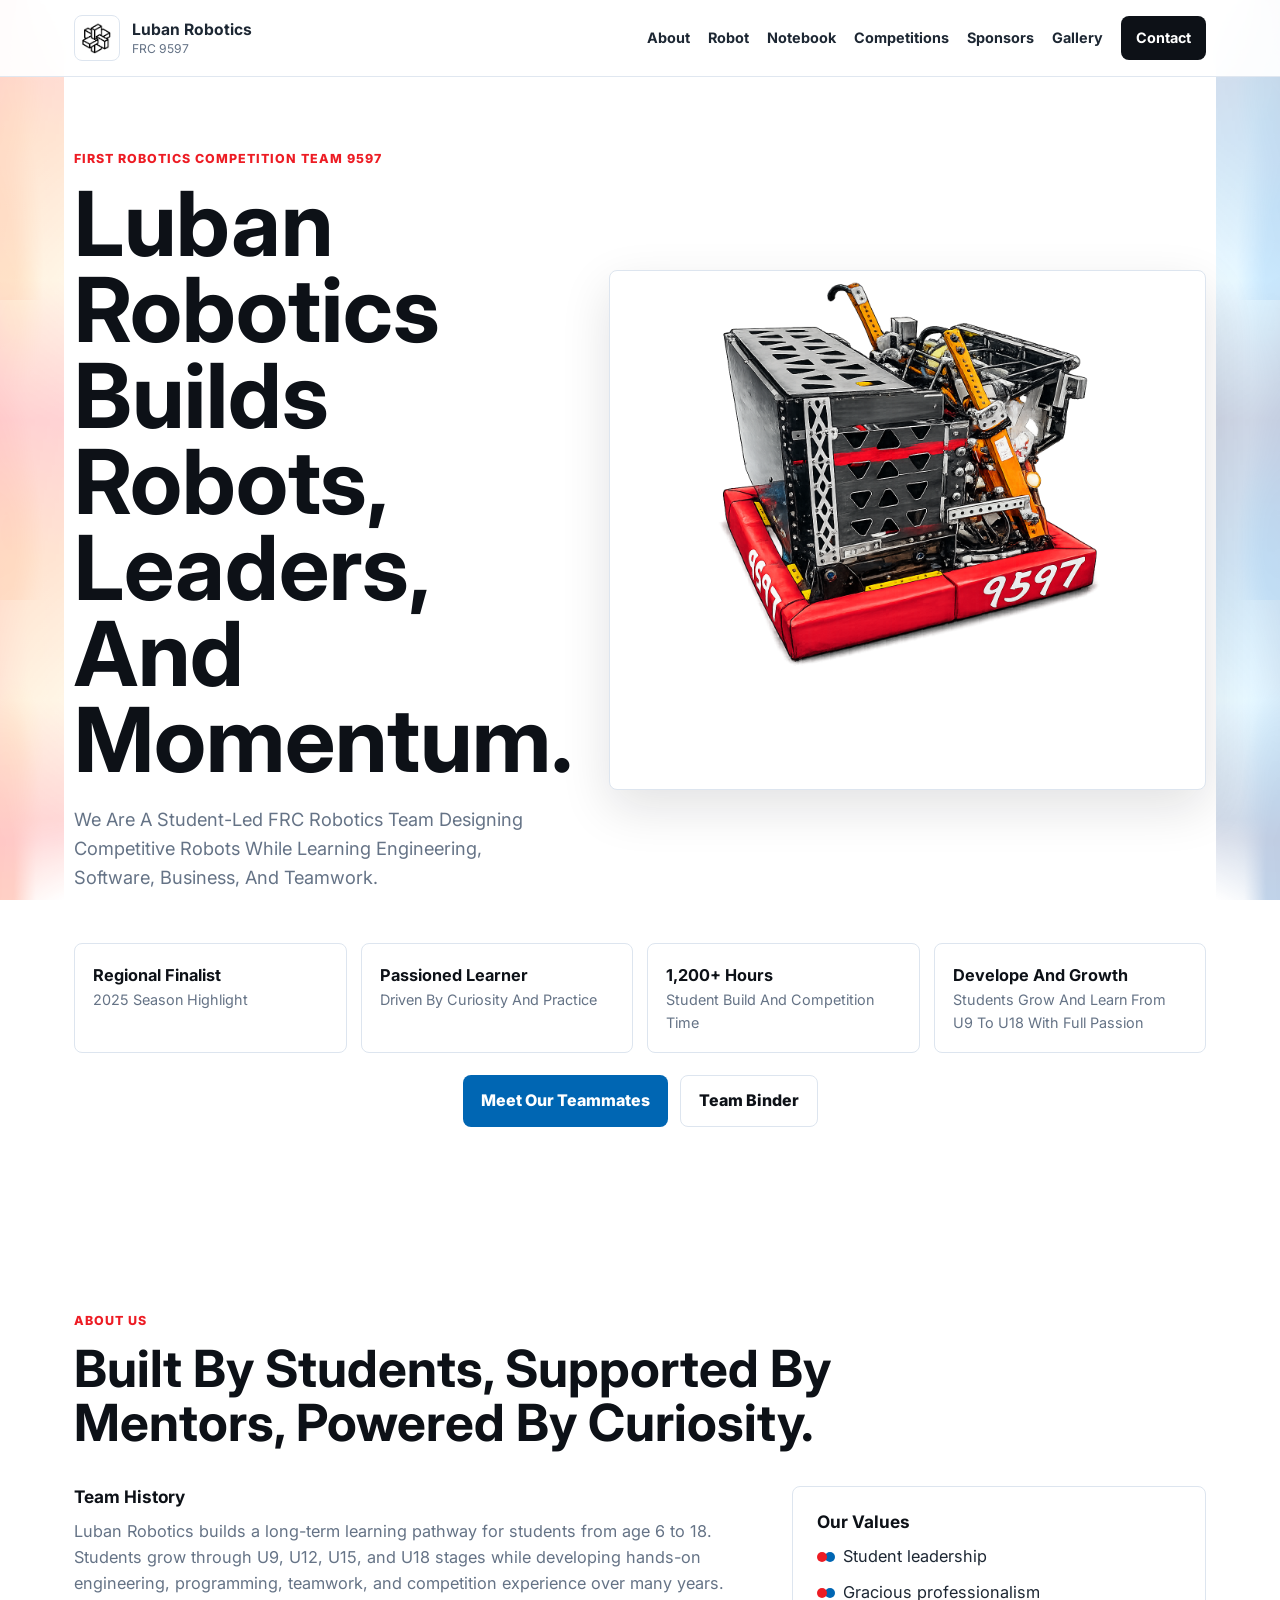
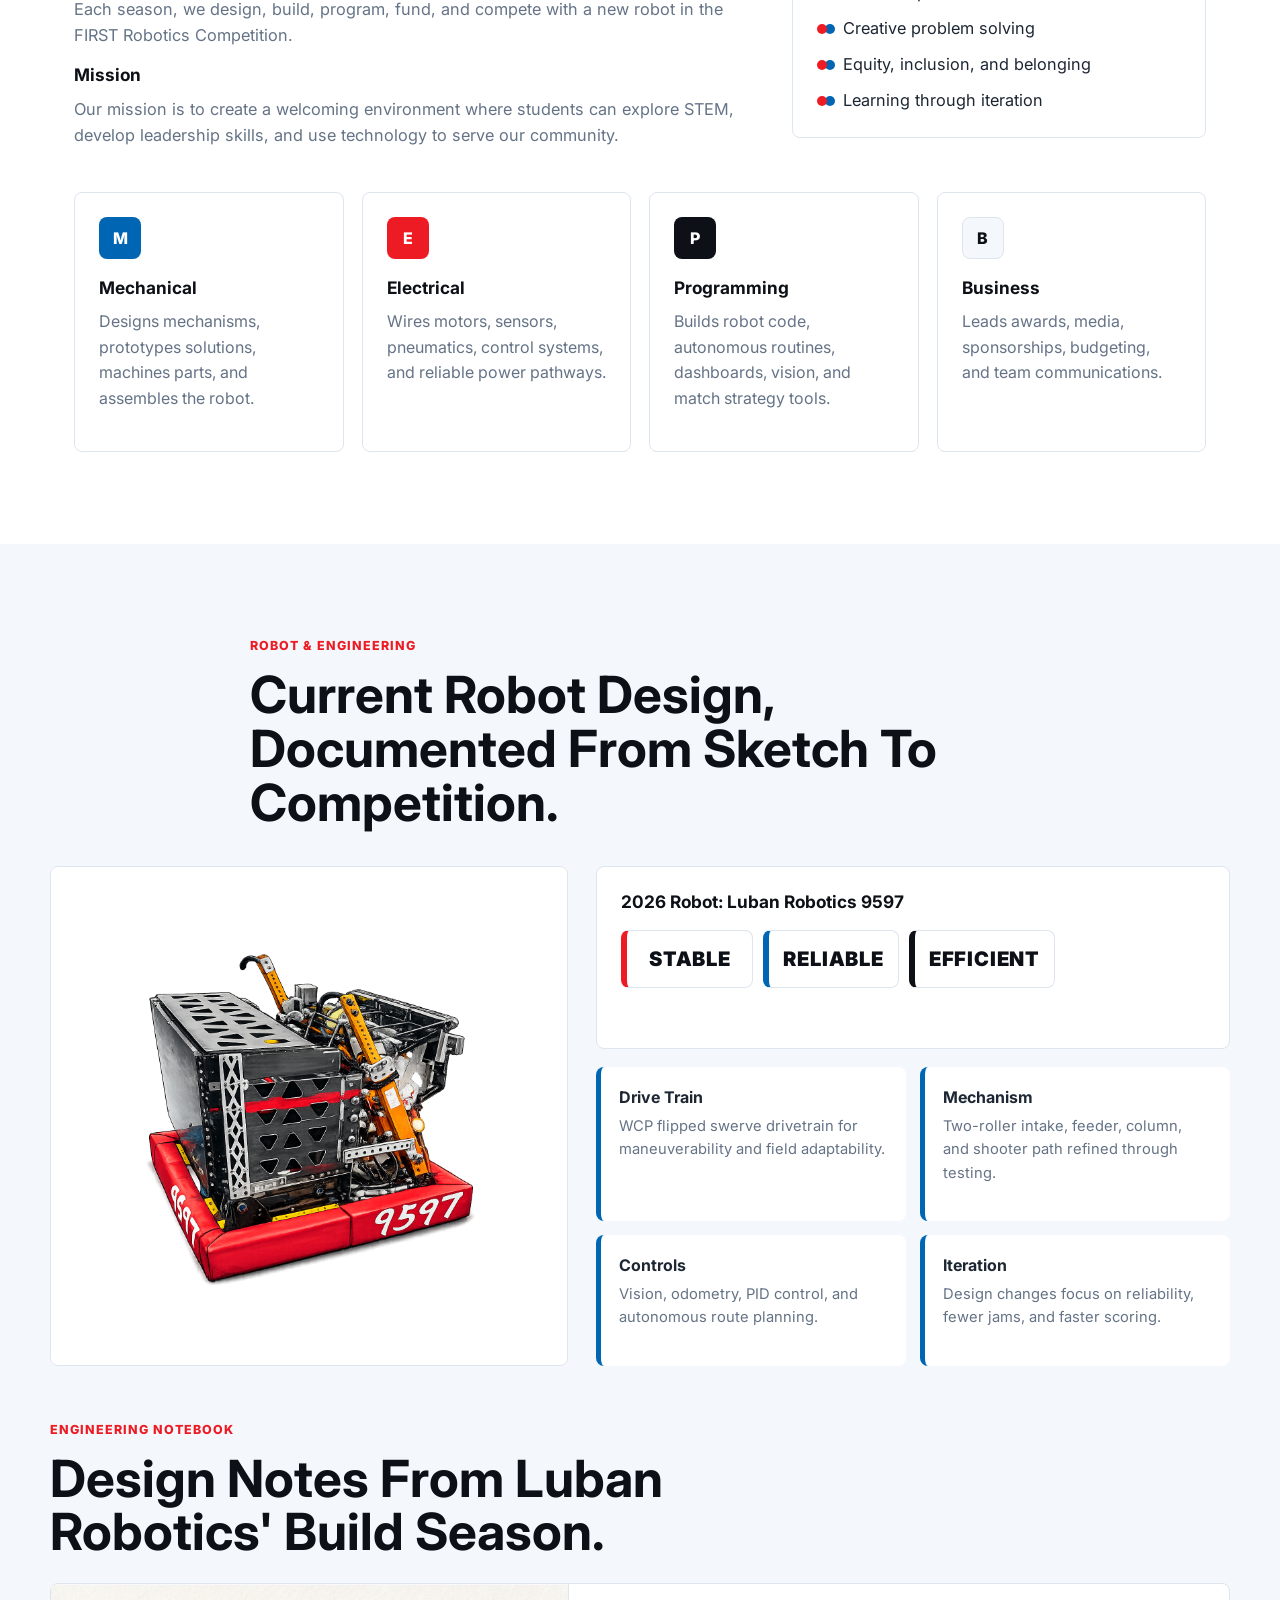
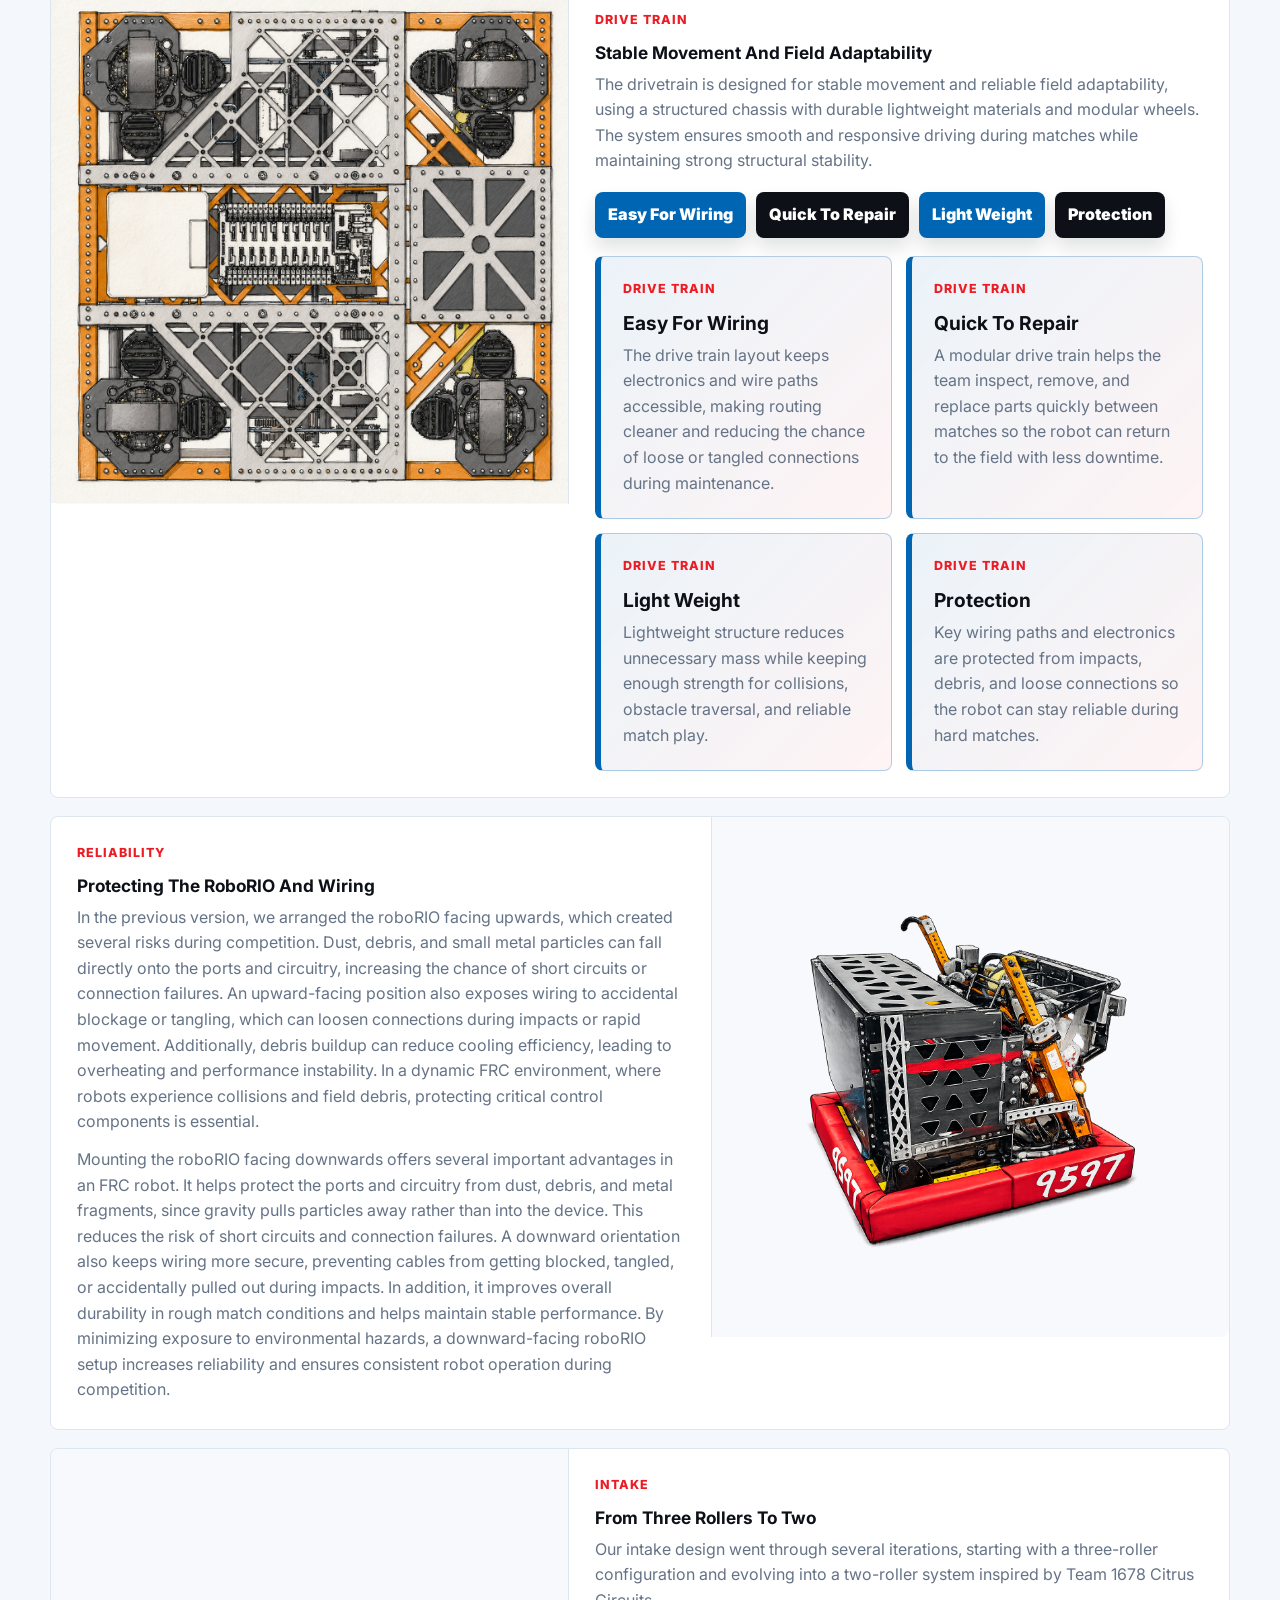
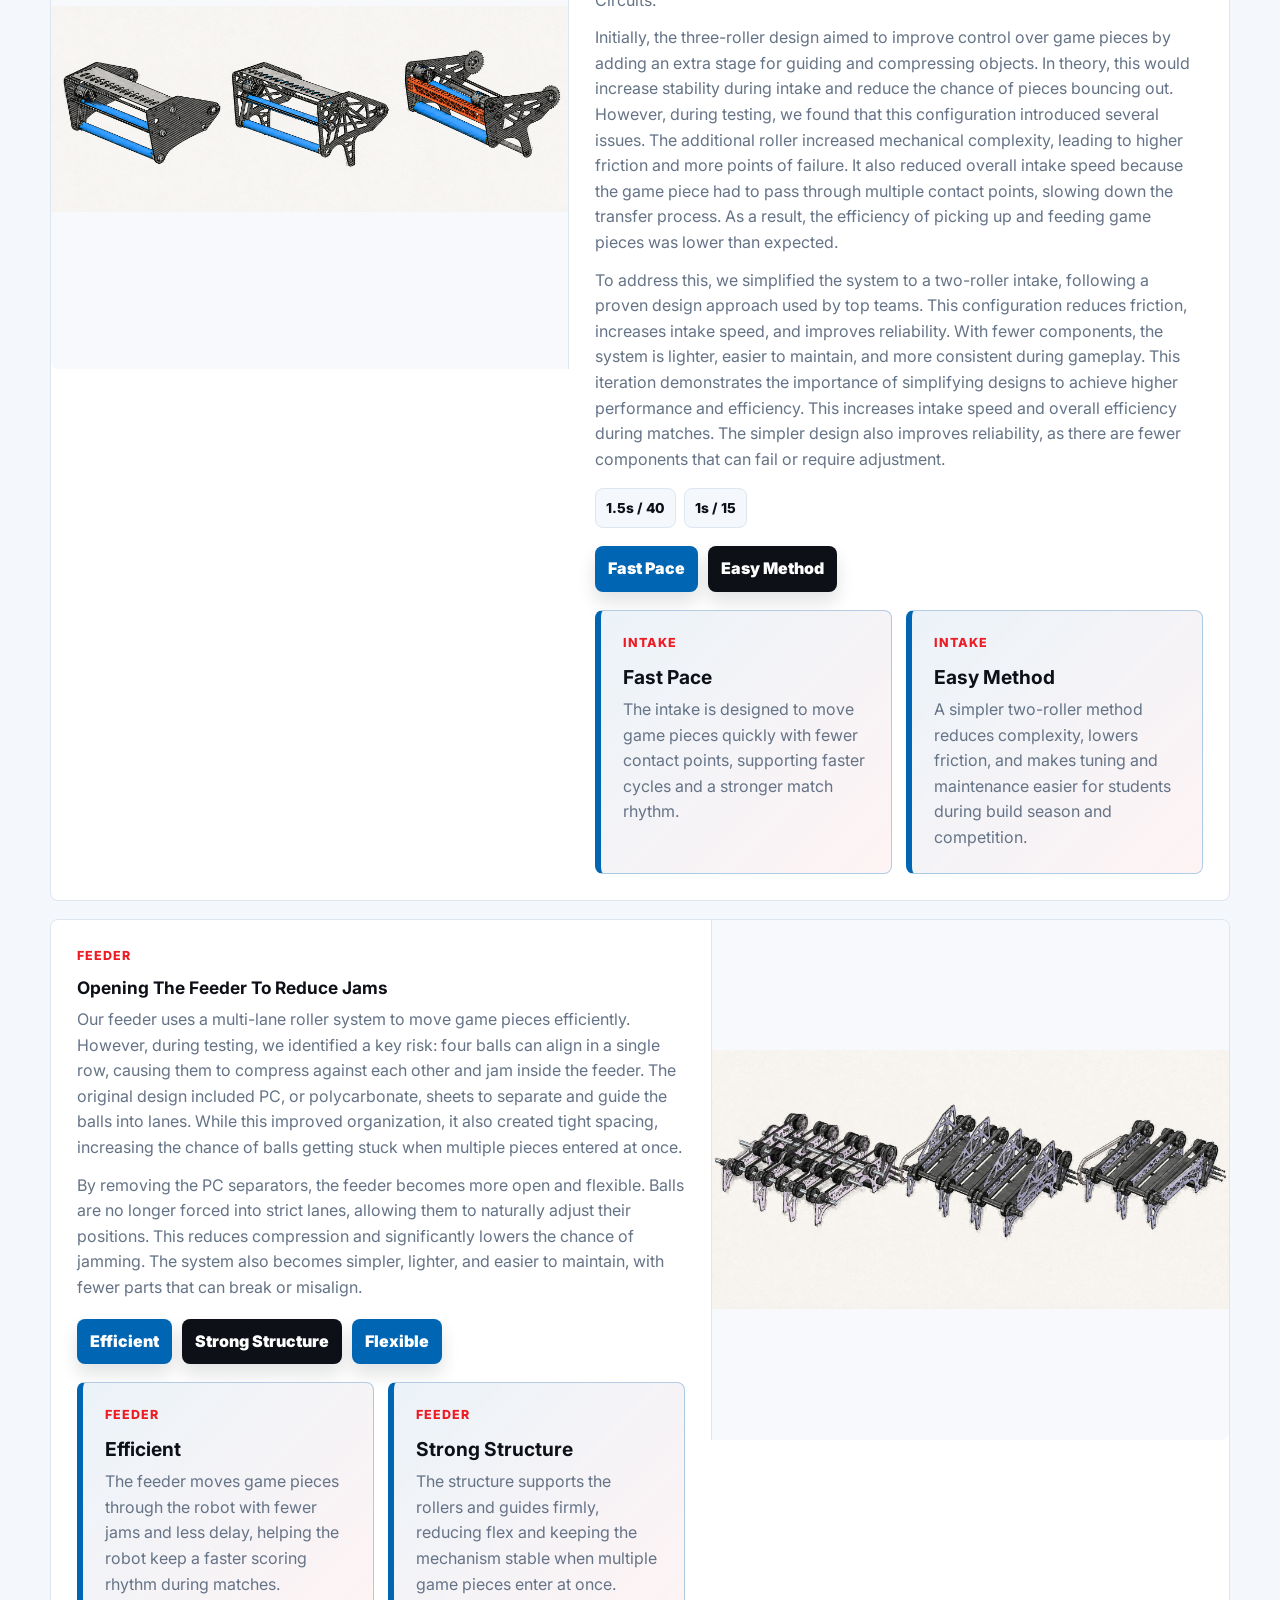
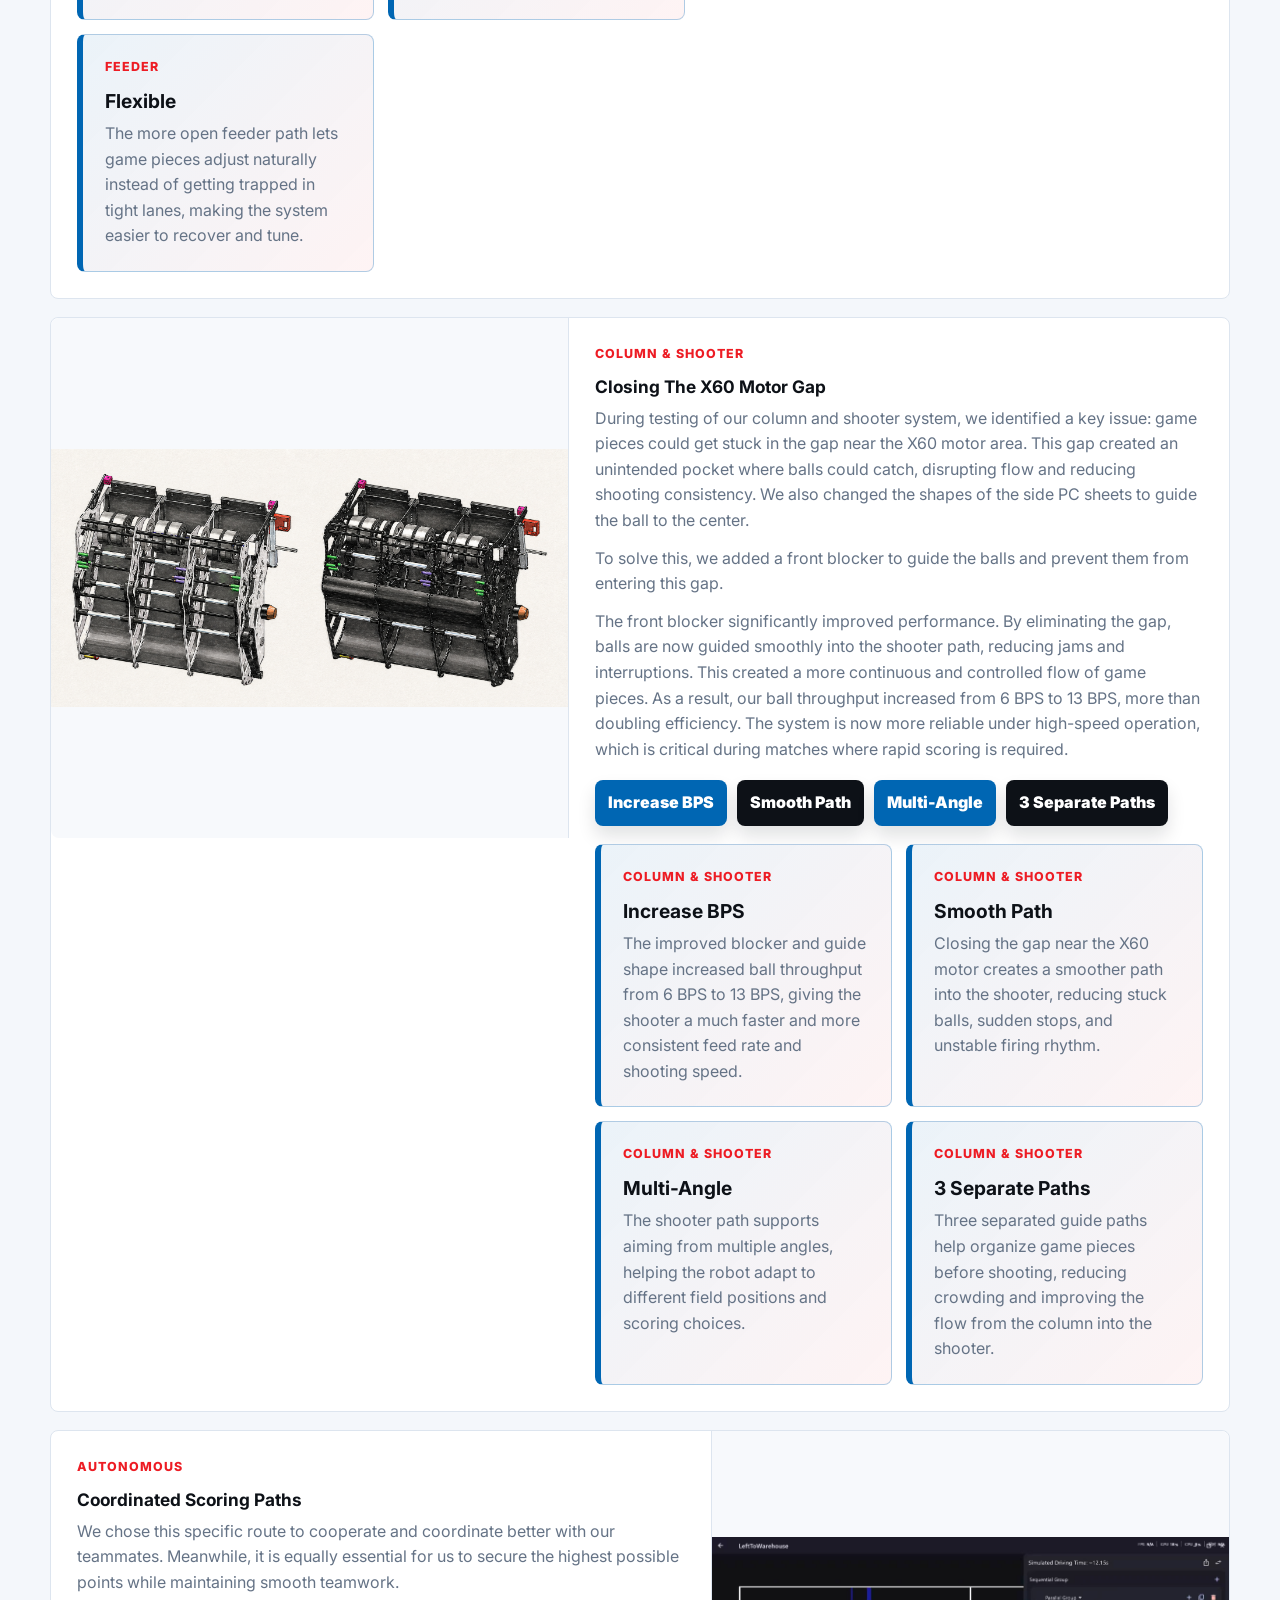
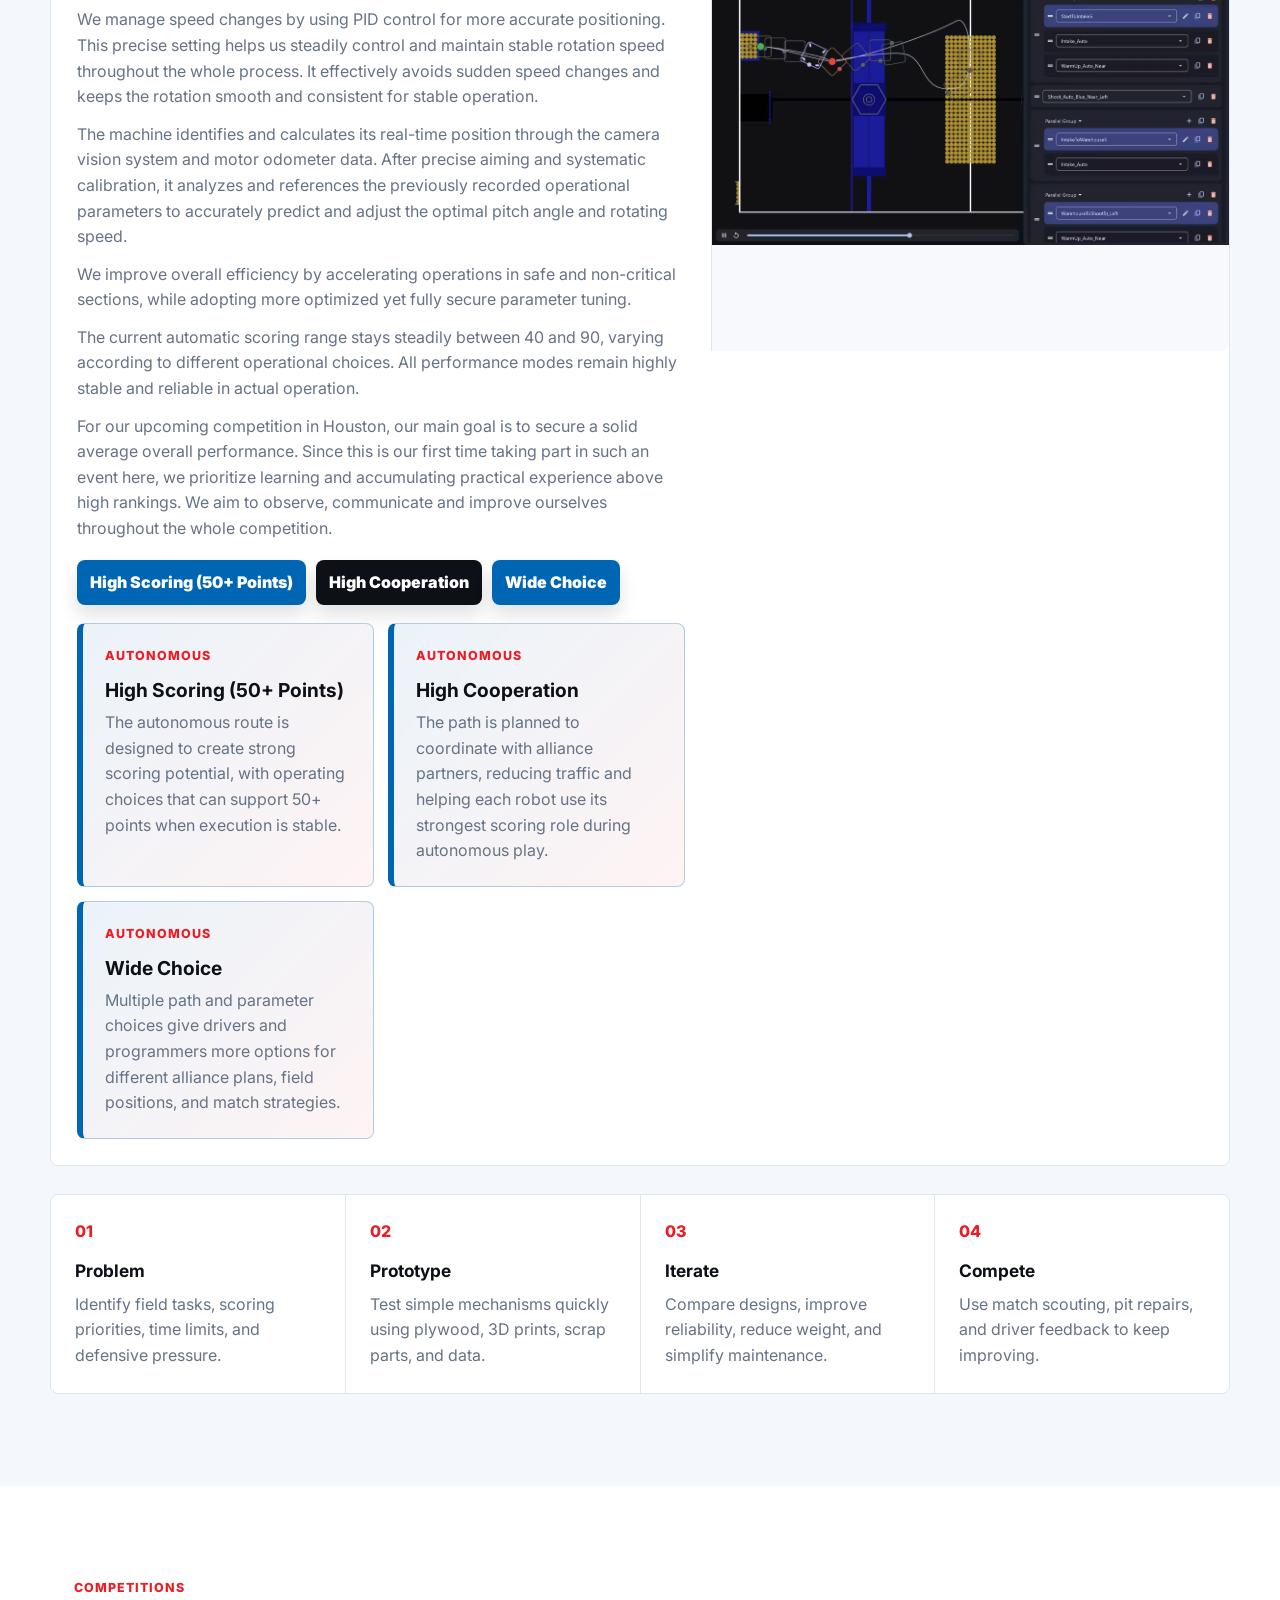
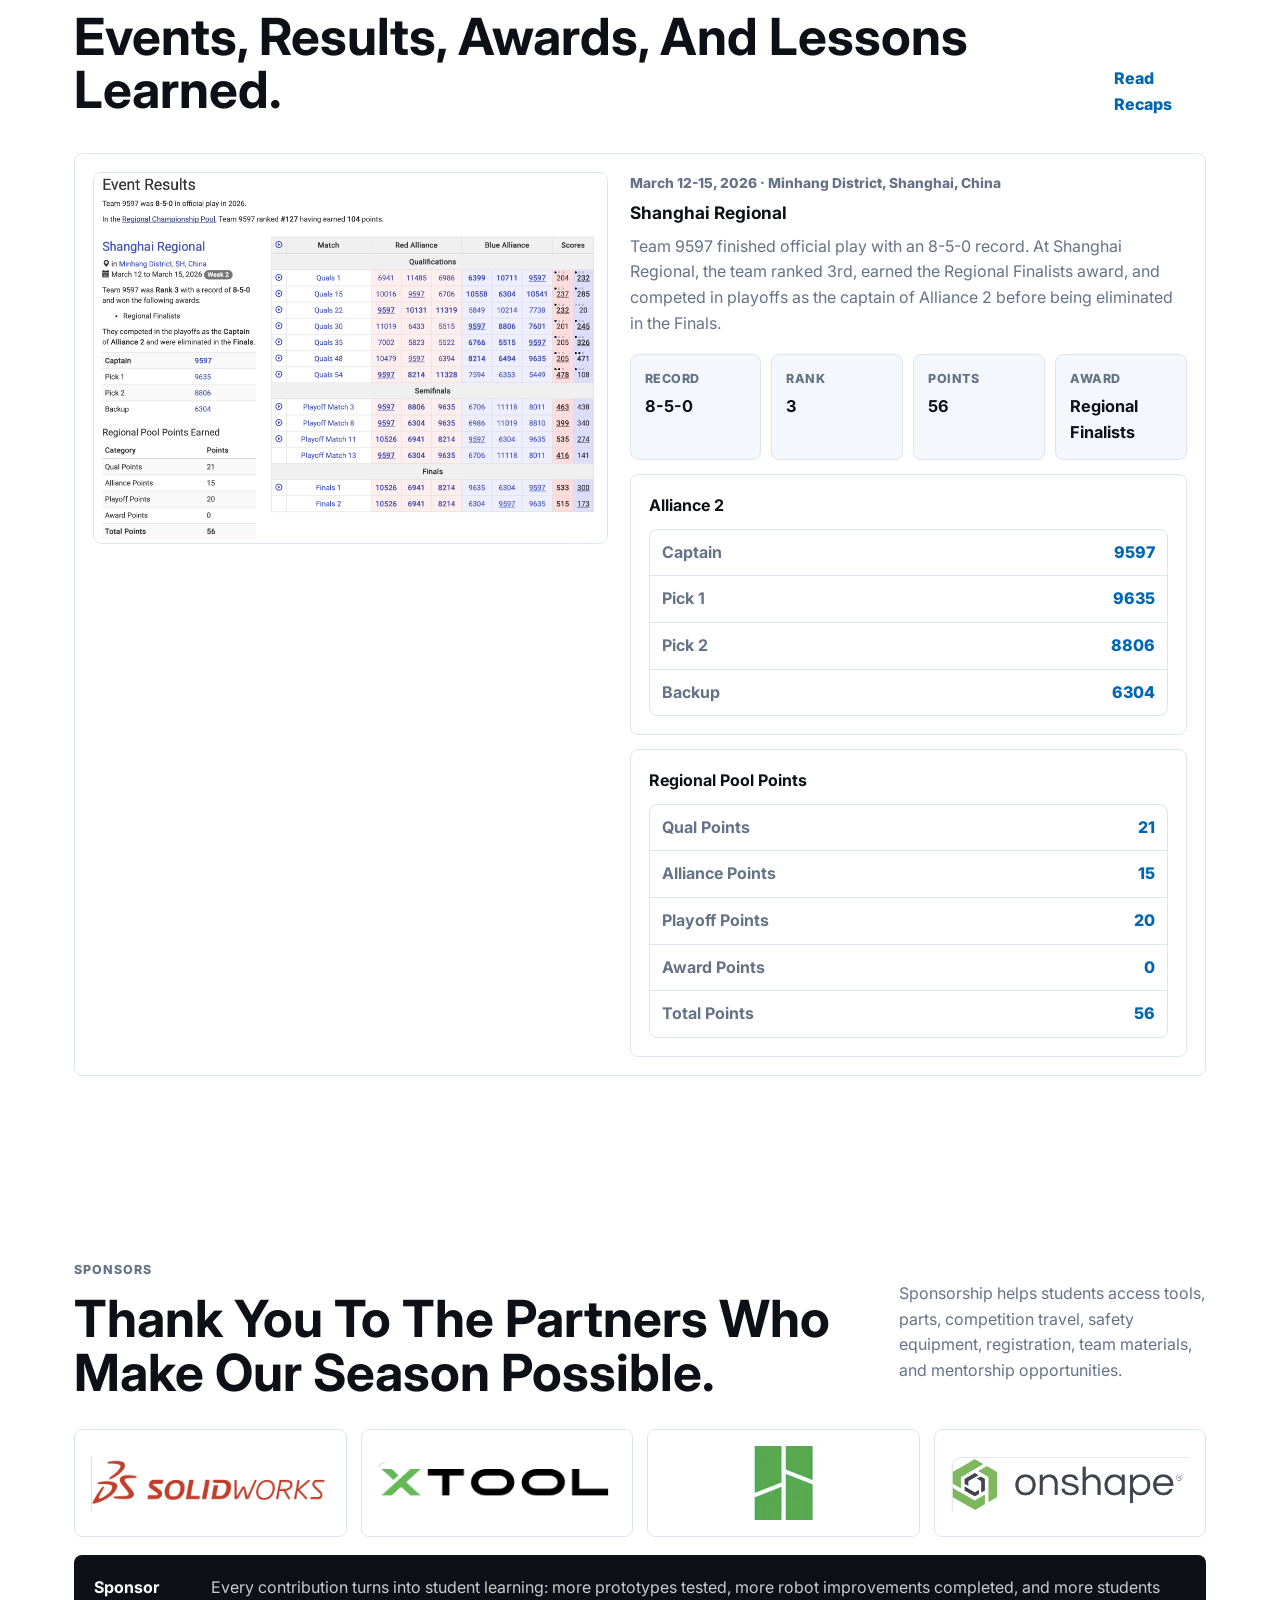
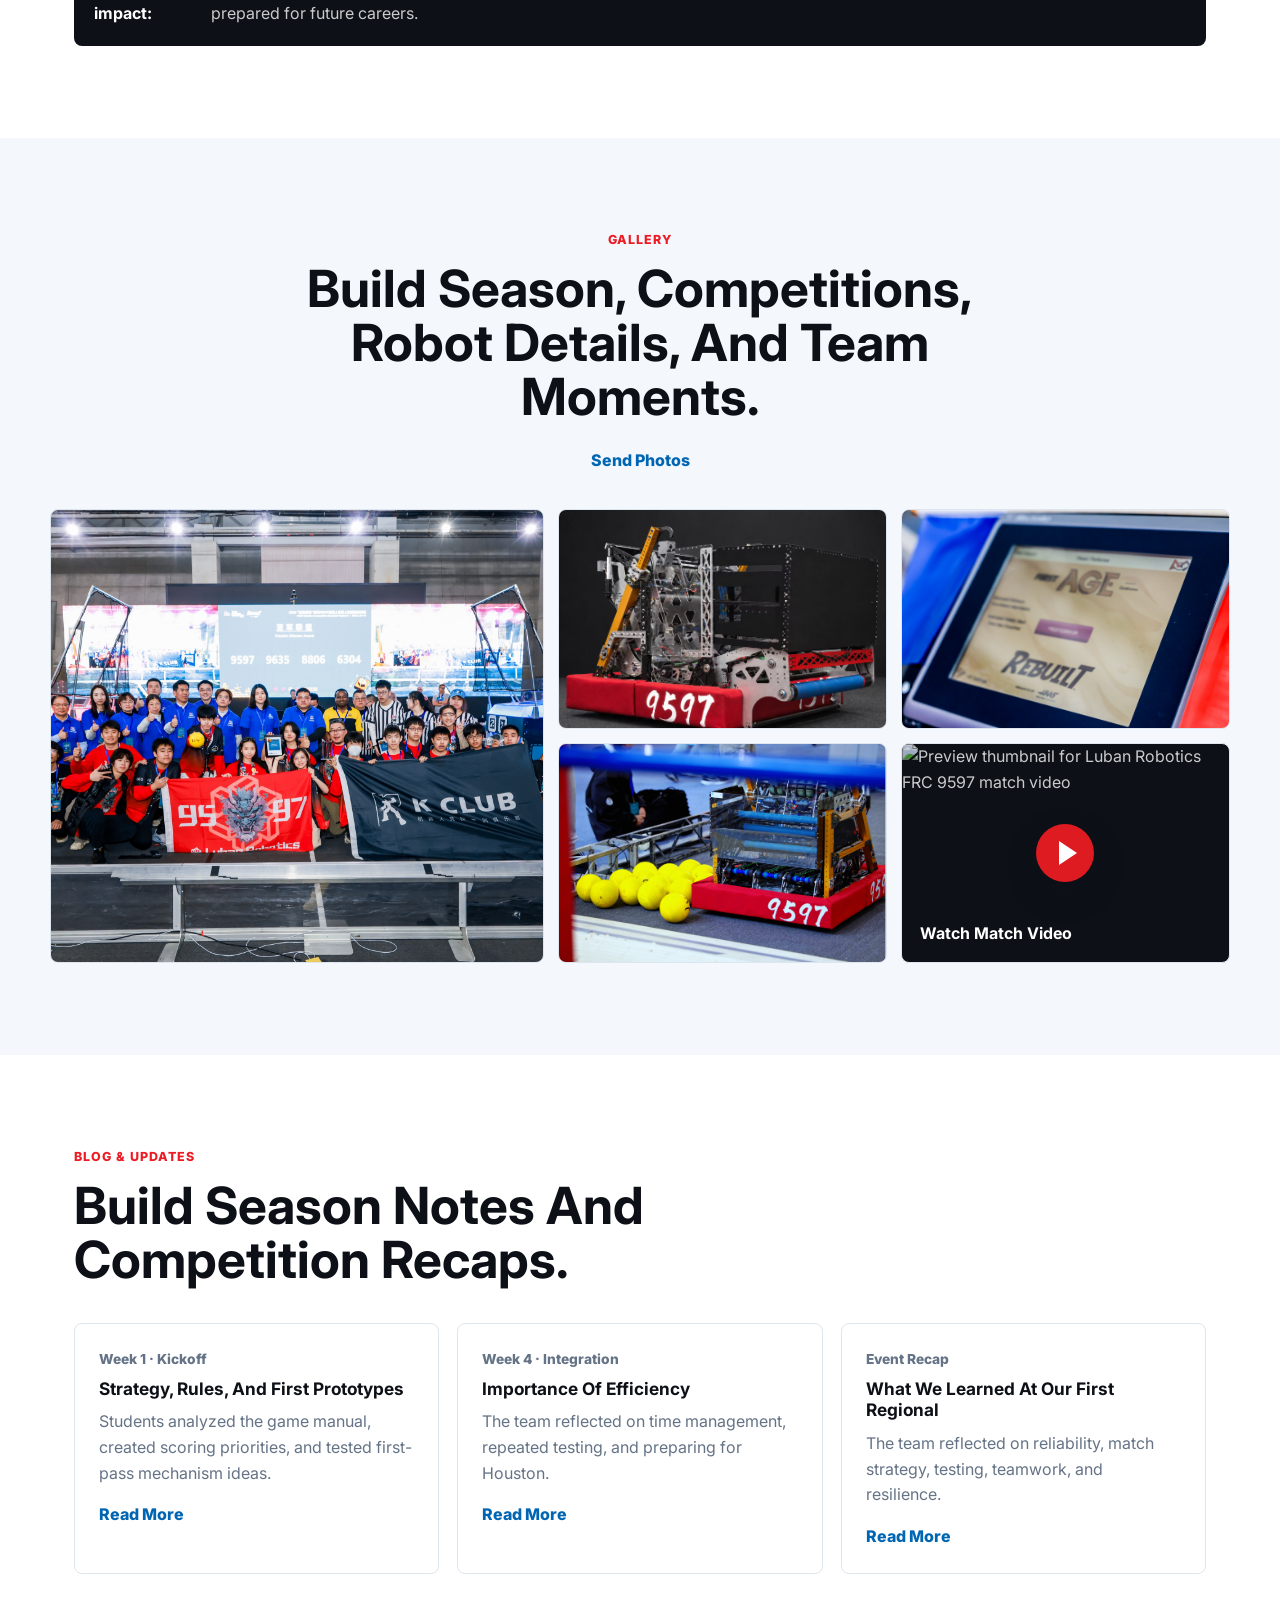
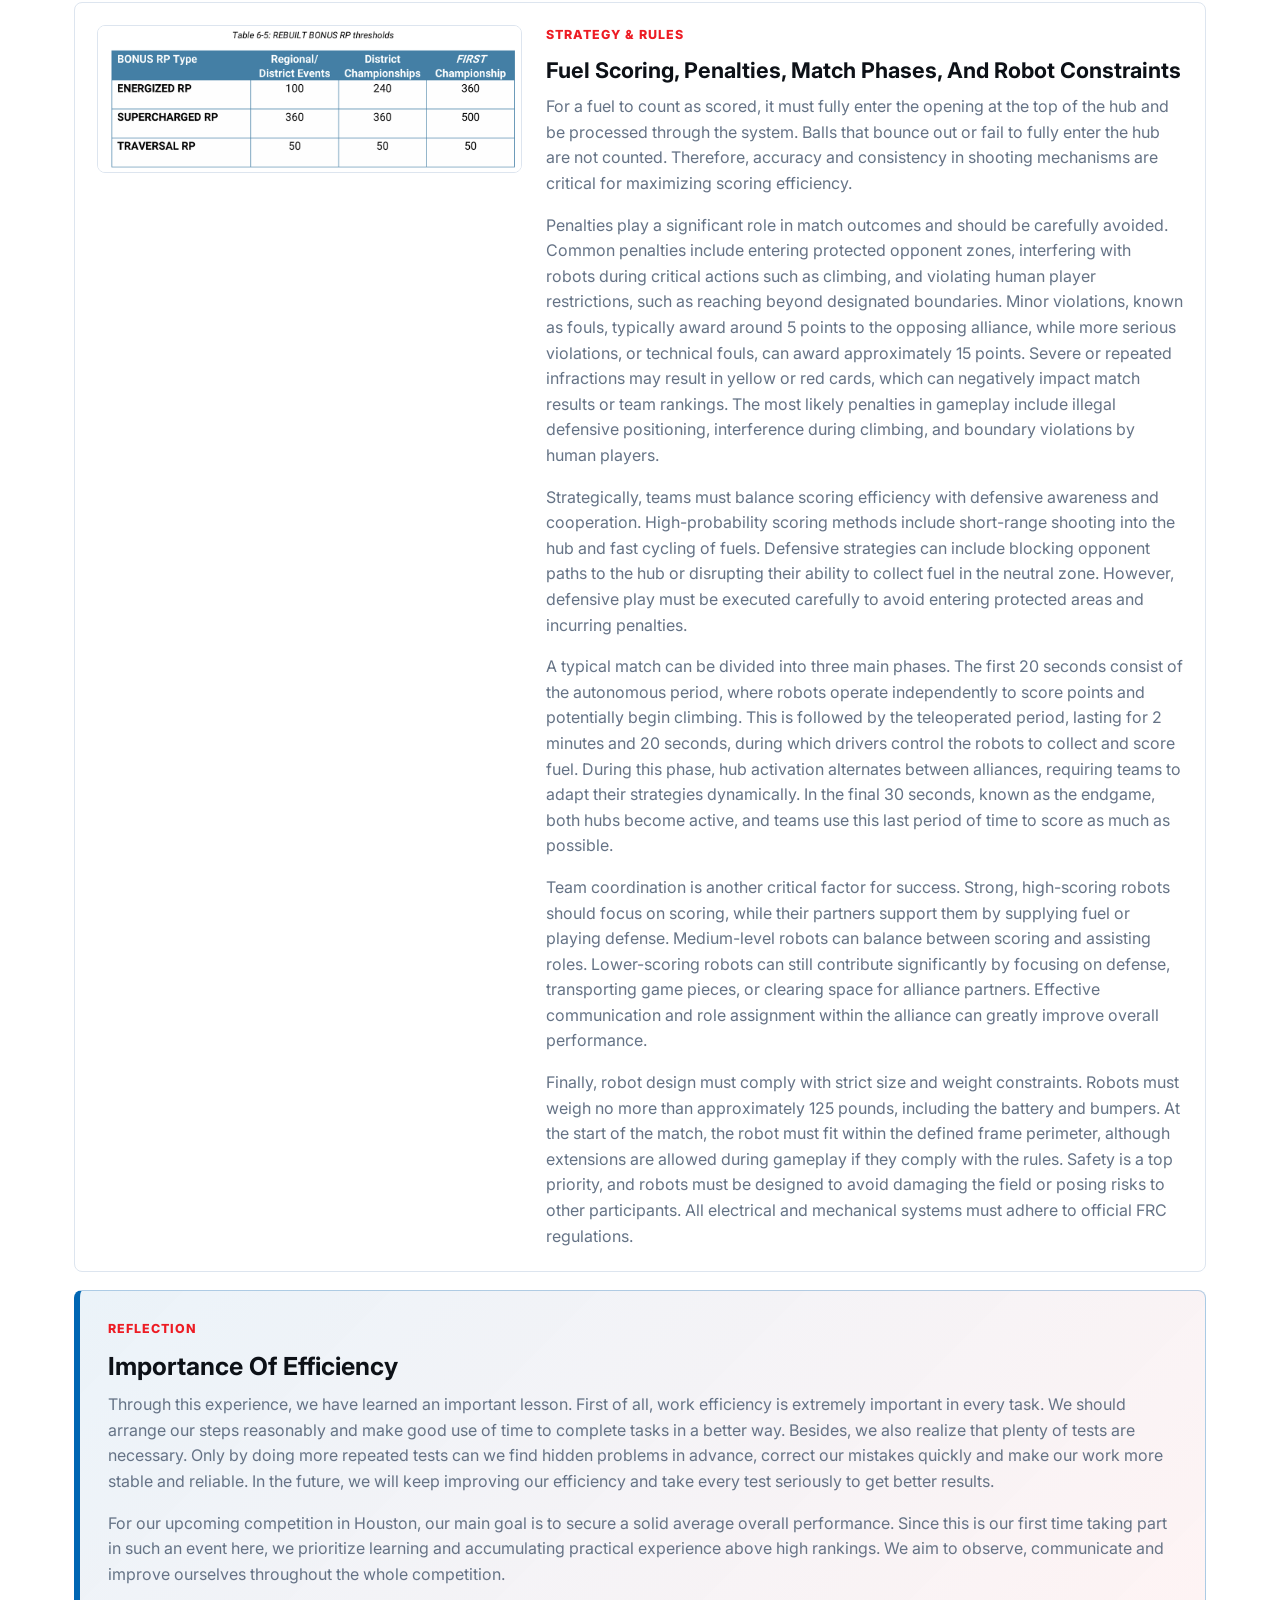
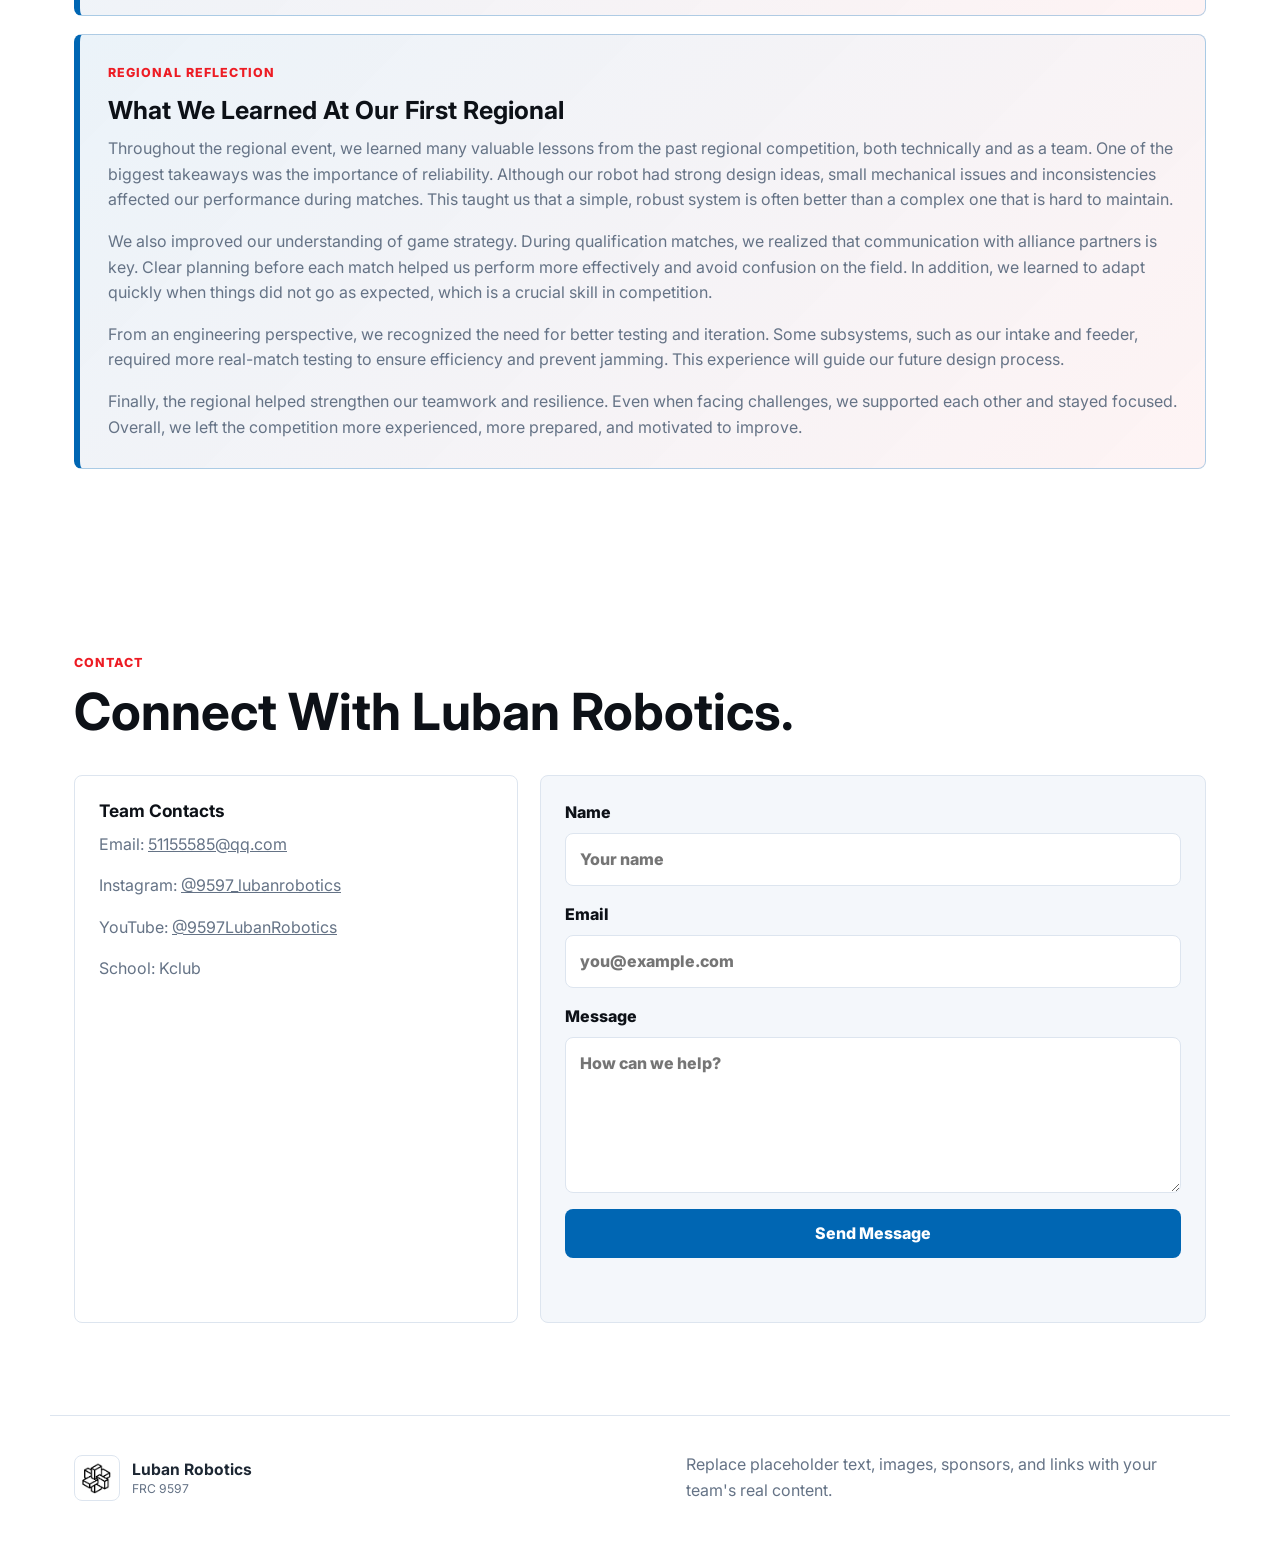
==== index.html @ 668d8262 "Build Luban Robotics website" ====
<!DOCTYPE html>
<html lang="en">
  <head>
    <meta charset="UTF-8" />
    <meta name="viewport" content="width=device-width, initial-scale=1.0" />
    <title>Luban Robotics | FRC Team 9597</title>
    <meta
      name="description"
      content="A modern website template for an FRC robotics team with sections for engineering, competitions, sponsors, gallery, updates, and contact."
    />
    <link rel="preconnect" href="https://fonts.googleapis.com" />
    <link rel="preconnect" href="https://fonts.gstatic.com" crossorigin />
    <link
      href="https://fonts.googleapis.com/css2?family=Inter:wght@400;500;600;700;800&amp;display=swap"
      rel="stylesheet"
    />
    <link rel="stylesheet" href="styles.css" />
  </head>
  <body>
    <header class="site-header" id="top">
      <nav class="nav" aria-label="Primary navigation">
        <a class="brand" href="#home" aria-label="Luban Robotics home">
          <span class="brand-mark" aria-hidden="true">
            <img src="images/team/luban-logo.jpg" alt="" />
          </span>
          <span>
            <strong>Luban Robotics</strong>
            <small>FRC 9597</small>
          </span>
        </a>
        <button class="nav-toggle" type="button" aria-expanded="false" aria-controls="nav-links">
          <span></span>
          <span></span>
          <span></span>
          <span class="sr-only">Open menu</span>
        </button>
        <div class="nav-links" id="nav-links">
          <a href="#about">About</a>
          <a href="#engineering">Robot</a>
          <a href="#notebook">Notebook</a>
          <a href="#competitions">Competitions</a>
          <a href="#sponsors">Sponsors</a>
          <a href="#gallery">Gallery</a>
          <a class="nav-cta" href="#contact">Contact</a>
        </div>
      </nav>
    </header>

    <main>
      <section class="hero section" id="home">
        <div class="hero-grid">
          <div class="hero-copy">
            <p class="eyebrow">FIRST Robotics Competition Team 9597</p>
            <h1>Luban Robotics Builds Robots, Leaders, And Momentum.</h1>
            <p class="hero-intro">
              We Are A Student-Led FRC Robotics Team Designing Competitive Robots While Learning
              Engineering, Software, Business, And Teamwork.
            </p>
          </div>
          <figure class="hero-media robot-photo-frame image-hero">
            <img
              src="images/robot/luban-robot.jpg"
              alt="Luban Robotics FRC 9597 robot with red bumpers"
            />
          </figure>
        </div>
        <div class="achievement-strip" aria-label="Key achievements">
          <article>
            <strong>Regional Finalist</strong>
            <span>2025 Season Highlight</span>
          </article>
          <article>
            <strong>Passioned Learner</strong>
            <span>Driven By Curiosity And Practice</span>
          </article>
          <article>
            <strong>1,200+ Hours</strong>
            <span>Student Build And Competition Time</span>
          </article>
          <article>
            <strong>Develope And Growth</strong>
            <span>Students Grow And Learn From U9 To U18 With Full Passion</span>
          </article>
        </div>
        <div class="secondary-page-actions" aria-label="More about Luban Robotics">
          <a class="button primary" href="teammates.html">Meet Our Teammates</a>
          <a class="button secondary" href="binder.html">Team Binder</a>
        </div>
      </section>

      <section class="section split-section" id="about">
        <div class="section-heading">
          <p class="eyebrow">About Us</p>
          <h2>Built By Students, Supported By Mentors, Powered By Curiosity.</h2>
        </div>
        <div class="two-column">
          <div class="copy-stack">
            <h3>Team History</h3>
            <p>
              Luban Robotics builds a long-term learning pathway for students from age 6 to 18.
              Students grow through U9, U12, U15, and U18 stages while developing hands-on
              engineering, programming, teamwork, and competition experience over many years. Each
              season, we design, build, program, fund, and compete with a new robot in the FIRST
              Robotics Competition.
            </p>
            <h3>Mission</h3>
            <p>
              Our mission is to create a welcoming environment where students can explore STEM,
              develop leadership skills, and use technology to serve our community.
            </p>
          </div>
          <div class="values-card">
            <h3>Our Values</h3>
            <ul class="check-list">
              <li>Student leadership</li>
              <li>Gracious professionalism</li>
              <li>Creative problem solving</li>
              <li>Equity, inclusion, and belonging</li>
              <li>Learning through iteration</li>
            </ul>
          </div>
        </div>
        <div class="card-grid four">
          <article class="info-card">
            <div class="card-icon blue">M</div>
            <h3>Mechanical</h3>
            <p>Designs mechanisms, prototypes solutions, machines parts, and assembles the robot.</p>
          </article>
          <article class="info-card">
            <div class="card-icon red">E</div>
            <h3>Electrical</h3>
            <p>Wires motors, sensors, pneumatics, control systems, and reliable power pathways.</p>
          </article>
          <article class="info-card">
            <div class="card-icon black">P</div>
            <h3>Programming</h3>
            <p>Builds robot code, autonomous routines, dashboards, vision, and match strategy tools.</p>
          </article>
          <article class="info-card">
            <div class="card-icon white">B</div>
            <h3>Business</h3>
            <p>Leads awards, media, sponsorships, budgeting, and team communications.</p>
          </article>
        </div>
      </section>

      <section class="section band" id="engineering">
        <div class="section-heading">
          <p class="eyebrow">Robot &amp; Engineering</p>
          <h2>Current Robot Design, Documented From Sketch To Competition.</h2>
        </div>
        <div class="engineering-layout">
          <figure class="robot-photo-frame tall">
            <img
              src="images/robot/luban-robot.jpg"
              alt="Luban Robotics FRC 9597 robot with red bumpers"
            />
          </figure>
          <div class="engineering-content">
            <article class="feature-card">
              <h3>2026 Robot: Luban Robotics 9597</h3>
              <div class="robot-principles" aria-label="Robot design priorities">
                <strong>STABLE</strong>
                <strong>RELIABLE</strong>
                <strong>EFFICIENT</strong>
              </div>
            </article>
            <div class="mini-grid">
              <article>
                <strong>Drive Train</strong>
                <span>WCP flipped swerve drivetrain for maneuverability and field adaptability.</span>
              </article>
              <article>
                <strong>Mechanism</strong>
                <span>Two-roller intake, feeder, column, and shooter path refined through testing.</span>
              </article>
              <article>
                <strong>Controls</strong>
                <span>Vision, odometry, PID control, and autonomous route planning.</span>
              </article>
              <article>
                <strong>Iteration</strong>
                <span>Design changes focus on reliability, fewer jams, and faster scoring.</span>
              </article>
            </div>
          </div>
        </div>
        <div class="notebook-section" id="notebook">
          <div class="section-heading notebook-heading">
            <p class="eyebrow">Engineering Notebook</p>
            <h2>Design Notes From Luban Robotics' Build Season.</h2>
          </div>
          <div class="notebook-grid">
            <article class="notebook-card">
              <figure>
                <img
                  src="images/notebook/drivetrain-cad.jpeg"
                  alt="Top-down drivetrain CAD with electronics and swerve modules"
                />
              </figure>
              <div>
                <p class="eyebrow">Drive Train</p>
                <h3>Stable Movement And Field Adaptability</h3>
                <p>
                  The drivetrain is designed for stable movement and reliable field adaptability,
                  using a structured chassis with durable lightweight materials and modular wheels.
                  The system ensures smooth and responsive driving during matches while maintaining
                  strong structural stability.
                </p>
                <div class="note-jump-buttons" aria-label="Drive train details">
                  <a href="#easy-for-wiring">Easy For Wiring</a>
                  <a href="#quick-to-repair">Quick To Repair</a>
                  <a href="#light-weight">Light Weight</a>
                  <a href="#protection">Protection</a>
                </div>
                <div class="engineering-flash-grid" aria-label="Drive train detail cards">
                  <article class="flash-card engineering-flash-card" id="easy-for-wiring">
                    <p class="eyebrow">Drive Train</p>
                    <h3>Easy For Wiring</h3>
                    <p>
                      The drive train layout keeps electronics and wire paths accessible, making
                      routing cleaner and reducing the chance of loose or tangled connections during
                      maintenance.
                    </p>
                  </article>
                  <article class="flash-card engineering-flash-card" id="quick-to-repair">
                    <p class="eyebrow">Drive Train</p>
                    <h3>Quick To Repair</h3>
                    <p>
                      A modular drive train helps the team inspect, remove, and replace parts quickly
                      between matches so the robot can return to the field with less downtime.
                    </p>
                  </article>
                  <article class="flash-card engineering-flash-card" id="light-weight">
                    <p class="eyebrow">Drive Train</p>
                    <h3>Light Weight</h3>
                    <p>
                      Lightweight structure reduces unnecessary mass while keeping enough strength
                      for collisions, obstacle traversal, and reliable match play.
                    </p>
                  </article>
                  <article class="flash-card engineering-flash-card" id="protection">
                    <p class="eyebrow">Drive Train</p>
                    <h3>Protection</h3>
                    <p>
                      Key wiring paths and electronics are protected from impacts, debris, and loose
                      connections so the robot can stay reliable during hard matches.
                    </p>
                  </article>
                </div>
              </div>
            </article>
            <article class="notebook-card">
              <figure>
                <img
                  src="images/robot/luban-robot.jpg"
                  alt="Luban Robotics robot showing protected frame and electronics layout"
                />
              </figure>
              <div>
                <p class="eyebrow">Reliability</p>
                <h3>Protecting The RoboRIO And Wiring</h3>
                <p>
                  In the previous version, we arranged the roboRIO facing upwards, which created
                  several risks during competition. Dust, debris, and small metal particles can fall
                  directly onto the ports and circuitry, increasing the chance of short circuits or
                  connection failures. An upward-facing position also exposes wiring to accidental
                  blockage or tangling, which can loosen connections during impacts or rapid
                  movement. Additionally, debris buildup can reduce cooling efficiency, leading to
                  overheating and performance instability. In a dynamic FRC environment, where robots
                  experience collisions and field debris, protecting critical control components is
                  essential.
                </p>
                <p>
                  Mounting the roboRIO facing downwards offers several important advantages in an FRC
                  robot. It helps protect the ports and circuitry from dust, debris, and metal
                  fragments, since gravity pulls particles away rather than into the device. This
                  reduces the risk of short circuits and connection failures. A downward orientation
                  also keeps wiring more secure, preventing cables from getting blocked, tangled, or
                  accidentally pulled out during impacts. In addition, it improves overall durability
                  in rough match conditions and helps maintain stable performance. By minimizing
                  exposure to environmental hazards, a downward-facing roboRIO setup increases
                  reliability and ensures consistent robot operation during competition.
                </p>
              </div>
            </article>
            <article class="notebook-card">
              <figure>
                <img
                  src="images/notebook/intake-two-roller.png"
                  alt="CAD views of intake roller design iterations"
                />
              </figure>
              <div>
                <p class="eyebrow">Intake</p>
                <h3>From Three Rollers To Two</h3>
                <p>
                  Our intake design went through several iterations, starting with a three-roller
                  configuration and evolving into a two-roller system inspired by Team 1678 Citrus
                  Circuits.
                </p>
                <p>
                  Initially, the three-roller design aimed to improve control over game pieces by
                  adding an extra stage for guiding and compressing objects. In theory, this would
                  increase stability during intake and reduce the chance of pieces bouncing out.
                  However, during testing, we found that this configuration introduced several
                  issues. The additional roller increased mechanical complexity, leading to higher
                  friction and more points of failure. It also reduced overall intake speed because
                  the game piece had to pass through multiple contact points, slowing down the
                  transfer process. As a result, the efficiency of picking up and feeding game pieces
                  was lower than expected.
                </p>
                <p>
                  To address this, we simplified the system to a two-roller intake, following a
                  proven design approach used by top teams. This configuration reduces friction,
                  increases intake speed, and improves reliability. With fewer components, the system
                  is lighter, easier to maintain, and more consistent during gameplay. This iteration
                  demonstrates the importance of simplifying designs to achieve higher performance
                  and efficiency. This increases intake speed and overall efficiency during matches.
                  The simpler design also improves reliability, as there are fewer components that
                  can fail or require adjustment.
                </p>
                <div class="note-metrics">
                  <span>1.5s / 40</span>
                  <span>1s / 15</span>
                </div>
                <div class="note-jump-buttons" aria-label="Intake details">
                  <a href="#fast-pace">Fast Pace</a>
                  <a href="#easy-method">Easy Method</a>
                </div>
                <div class="engineering-flash-grid" aria-label="Intake detail cards">
                  <article class="flash-card engineering-flash-card" id="fast-pace">
                    <p class="eyebrow">Intake</p>
                    <h3>Fast Pace</h3>
                    <p>
                      The intake is designed to move game pieces quickly with fewer contact points,
                      supporting faster cycles and a stronger match rhythm.
                    </p>
                  </article>
                  <article class="flash-card engineering-flash-card" id="easy-method">
                    <p class="eyebrow">Intake</p>
                    <h3>Easy Method</h3>
                    <p>
                      A simpler two-roller method reduces complexity, lowers friction, and makes
                      tuning and maintenance easier for students during build season and competition.
                    </p>
                  </article>
                </div>
              </div>
            </article>
            <article class="notebook-card">
              <figure>
                <img
                  src="images/notebook/feeder-iteration.png"
                  alt="CAD comparison of feeder mechanism iterations"
                />
              </figure>
              <div>
                <p class="eyebrow">Feeder</p>
                <h3>Opening The Feeder To Reduce Jams</h3>
                <p>
                  Our feeder uses a multi-lane roller system to move game pieces efficiently.
                  However, during testing, we identified a key risk: four balls can align in a single
                  row, causing them to compress against each other and jam inside the feeder. The
                  original design included PC, or polycarbonate, sheets to separate and guide the
                  balls into lanes. While this improved organization, it also created tight spacing,
                  increasing the chance of balls getting stuck when multiple pieces entered at once.
                </p>
                <p>
                  By removing the PC separators, the feeder becomes more open and flexible. Balls are
                  no longer forced into strict lanes, allowing them to naturally adjust their
                  positions. This reduces compression and significantly lowers the chance of jamming.
                  The system also becomes simpler, lighter, and easier to maintain, with fewer parts
                  that can break or misalign.
                </p>
                <div class="note-jump-buttons" aria-label="Feeder details">
                  <a href="#feeder-efficient">Efficient</a>
                  <a href="#strong-structure">Strong Structure</a>
                  <a href="#feeder-flexible">Flexible</a>
                </div>
                <div class="engineering-flash-grid" aria-label="Feeder detail cards">
                  <article class="flash-card engineering-flash-card" id="feeder-efficient">
                    <p class="eyebrow">Feeder</p>
                    <h3>Efficient</h3>
                    <p>
                      The feeder moves game pieces through the robot with fewer jams and less delay,
                      helping the robot keep a faster scoring rhythm during matches.
                    </p>
                  </article>
                  <article class="flash-card engineering-flash-card" id="strong-structure">
                    <p class="eyebrow">Feeder</p>
                    <h3>Strong Structure</h3>
                    <p>
                      The structure supports the rollers and guides firmly, reducing flex and keeping
                      the mechanism stable when multiple game pieces enter at once.
                    </p>
                  </article>
                  <article class="flash-card engineering-flash-card" id="feeder-flexible">
                    <p class="eyebrow">Feeder</p>
                    <h3>Flexible</h3>
                    <p>
                      The more open feeder path lets game pieces adjust naturally instead of getting
                      trapped in tight lanes, making the system easier to recover and tune.
                    </p>
                  </article>
                </div>
              </div>
            </article>
            <article class="notebook-card">
              <figure>
                <img
                  src="images/notebook/column-shooter.png"
                  alt="CAD comparison of column and shooter mechanism changes"
                />
              </figure>
              <div>
                <p class="eyebrow">Column &amp; Shooter</p>
                <h3>Closing The X60 Motor Gap</h3>
                <p>
                  During testing of our column and shooter system, we identified a key issue: game
                  pieces could get stuck in the gap near the X60 motor area. This gap created an
                  unintended pocket where balls could catch, disrupting flow and reducing shooting
                  consistency. We also changed the shapes of the side PC sheets to guide the ball to
                  the center.
                </p>
                <p>
                  To solve this, we added a front blocker to guide the balls and prevent them from
                  entering this gap.
                </p>
                <p>
                  The front blocker significantly improved performance. By eliminating the gap, balls
                  are now guided smoothly into the shooter path, reducing jams and interruptions. This
                  created a more continuous and controlled flow of game pieces. As a result, our ball
                  throughput increased from 6 BPS to 13 BPS, more than doubling efficiency. The system
                  is now more reliable under high-speed operation, which is critical during matches
                  where rapid scoring is required.
                </p>
                <div class="note-jump-buttons" aria-label="Column and shooter details">
                  <a href="#increase-bps">Increase BPS</a>
                  <a href="#smooth-path">Smooth Path</a>
                  <a href="#multi-angle">Multi-Angle</a>
                  <a href="#three-separate-paths">3 Separate Paths</a>
                </div>
                <div class="engineering-flash-grid" aria-label="Column and shooter detail cards">
                  <article class="flash-card engineering-flash-card" id="increase-bps">
                    <p class="eyebrow">Column &amp; Shooter</p>
                    <h3>Increase BPS</h3>
                    <p>
                      The improved blocker and guide shape increased ball throughput from 6 BPS to 13
                      BPS, giving the shooter a much faster and more consistent feed rate and shooting
                      speed.
                    </p>
                  </article>
                  <article class="flash-card engineering-flash-card" id="smooth-path">
                    <p class="eyebrow">Column &amp; Shooter</p>
                    <h3>Smooth Path</h3>
                    <p>
                      Closing the gap near the X60 motor creates a smoother path into the shooter,
                      reducing stuck balls, sudden stops, and unstable firing rhythm.
                    </p>
                  </article>
                  <article class="flash-card engineering-flash-card" id="multi-angle">
                    <p class="eyebrow">Column &amp; Shooter</p>
                    <h3>Multi-Angle</h3>
                    <p>
                      The shooter path supports aiming from multiple angles, helping the robot adapt
                      to different field positions and scoring choices.
                    </p>
                  </article>
                  <article class="flash-card engineering-flash-card" id="three-separate-paths">
                    <p class="eyebrow">Column &amp; Shooter</p>
                    <h3>3 Separate Paths</h3>
                    <p>
                      Three separated guide paths help organize game pieces before shooting, reducing
                      crowding and improving the flow from the column into the shooter.
                    </p>
                  </article>
                </div>
              </div>
            </article>
            <article class="notebook-card">
              <figure>
                <img
                  src="images/notebook/auto-path.jpeg"
                  alt="Autonomous path planning software with robot route and command sequence"
                />
              </figure>
              <div>
                <p class="eyebrow">Autonomous</p>
                <h3>Coordinated Scoring Paths</h3>
                <p>
                  We chose this specific route to cooperate and coordinate better with our teammates.
                  Meanwhile, it is equally essential for us to secure the highest possible points
                  while maintaining smooth teamwork.
                </p>
                <p>
                  We manage speed changes by using PID control for more accurate positioning. This
                  precise setting helps us steadily control and maintain stable rotation speed
                  throughout the whole process. It effectively avoids sudden speed changes and keeps
                  the rotation smooth and consistent for stable operation.
                </p>
                <p>
                  The machine identifies and calculates its real-time position through the camera
                  vision system and motor odometer data. After precise aiming and systematic
                  calibration, it analyzes and references the previously recorded operational
                  parameters to accurately predict and adjust the optimal pitch angle and rotating
                  speed.
                </p>
                <p>
                  We improve overall efficiency by accelerating operations in safe and non-critical
                  sections, while adopting more optimized yet fully secure parameter tuning.
                </p>
                <p>
                  The current automatic scoring range stays steadily between 40 and 90, varying
                  according to different operational choices. All performance modes remain highly
                  stable and reliable in actual operation.
                </p>
                <p>
                  For our upcoming competition in Houston, our main goal is to secure a solid average
                  overall performance. Since this is our first time taking part in such an event here,
                  we prioritize learning and accumulating practical experience above high rankings.
                  We aim to observe, communicate and improve ourselves throughout the whole
                  competition.
                </p>
                <div class="note-jump-buttons" aria-label="Autonomous details">
                  <a href="#high-scoring">High Scoring (50+ Points)</a>
                  <a href="#high-cooperation">High Cooperation</a>
                  <a href="#wide-choice">Wide Choice</a>
                </div>
                <div class="engineering-flash-grid" aria-label="Autonomous detail cards">
                  <article class="flash-card engineering-flash-card" id="high-scoring">
                    <p class="eyebrow">Autonomous</p>
                    <h3>High Scoring (50+ Points)</h3>
                    <p>
                      The autonomous route is designed to create strong scoring potential, with
                      operating choices that can support 50+ points when execution is stable.
                    </p>
                  </article>
                  <article class="flash-card engineering-flash-card" id="high-cooperation">
                    <p class="eyebrow">Autonomous</p>
                    <h3>High Cooperation</h3>
                    <p>
                      The path is planned to coordinate with alliance partners, reducing traffic and
                      helping each robot use its strongest scoring role during autonomous play.
                    </p>
                  </article>
                  <article class="flash-card engineering-flash-card" id="wide-choice">
                    <p class="eyebrow">Autonomous</p>
                    <h3>Wide Choice</h3>
                    <p>
                      Multiple path and parameter choices give drivers and programmers more options
                      for different alliance plans, field positions, and match strategies.
                    </p>
                  </article>
                </div>
              </div>
            </article>
          </div>
        </div>
        <div class="timeline">
          <article>
            <span>01</span>
            <h3>Problem</h3>
            <p>Identify field tasks, scoring priorities, time limits, and defensive pressure.</p>
          </article>
          <article>
            <span>02</span>
            <h3>Prototype</h3>
            <p>Test simple mechanisms quickly using plywood, 3D prints, scrap parts, and data.</p>
          </article>
          <article>
            <span>03</span>
            <h3>Iterate</h3>
            <p>Compare designs, improve reliability, reduce weight, and simplify maintenance.</p>
          </article>
          <article>
            <span>04</span>
            <h3>Compete</h3>
            <p>Use match scouting, pit repairs, and driver feedback to keep improving.</p>
          </article>
        </div>
      </section>

      <section class="section" id="competitions">
        <div class="section-heading row-heading">
          <div>
            <p class="eyebrow">Competitions</p>
            <h2>Events, Results, Awards, And Lessons Learned.</h2>
          </div>
          <a class="text-link" href="#blog">Read Recaps</a>
        </div>
        <div class="event-list">
          <article class="event-card event-card-featured">
            <figure class="event-results-image">
              <img
                src="images/competitions/shanghai-regional-results.png"
                alt="Shanghai Regional event results for FRC Team 9597"
              />
            </figure>
            <div>
              <p class="event-meta">March 12-15, 2026 · Minhang District, Shanghai, China</p>
              <h3>Shanghai Regional</h3>
              <p>
                Team 9597 finished official play with an 8-5-0 record. At Shanghai Regional, the
                team ranked 3rd, earned the Regional Finalists award, and competed in playoffs as the
                captain of Alliance 2 before being eliminated in the Finals.
              </p>
              <div class="result-stats" aria-label="Shanghai Regional summary">
                <article>
                  <span>Record</span>
                  <strong>8-5-0</strong>
                </article>
                <article>
                  <span>Rank</span>
                  <strong>3</strong>
                </article>
                <article>
                  <span>Points</span>
                  <strong>56</strong>
                </article>
                <article>
                  <span>Award</span>
                  <strong>Regional Finalists</strong>
                </article>
              </div>
              <div class="alliance-card">
                <h4>Alliance 2</h4>
                <dl>
                  <div>
                    <dt>Captain</dt>
                    <dd>9597</dd>
                  </div>
                  <div>
                    <dt>Pick 1</dt>
                    <dd>9635</dd>
                  </div>
                  <div>
                    <dt>Pick 2</dt>
                    <dd>8806</dd>
                  </div>
                  <div>
                    <dt>Backup</dt>
                    <dd>6304</dd>
                  </div>
                </dl>
              </div>
              <div class="points-card">
                <h4>Regional Pool Points</h4>
                <dl>
                  <div>
                    <dt>Qual Points</dt>
                    <dd>21</dd>
                  </div>
                  <div>
                    <dt>Alliance Points</dt>
                    <dd>15</dd>
                  </div>
                  <div>
                    <dt>Playoff Points</dt>
                    <dd>20</dd>
                  </div>
                  <div>
                    <dt>Award Points</dt>
                    <dd>0</dd>
                  </div>
                  <div>
                    <dt>Total Points</dt>
                    <dd>56</dd>
                  </div>
                </dl>
              </div>
            </div>
          </article>
        </div>
      </section>

      <section class="section" id="sponsors">
        <div class="sponsor-intro">
          <div>
            <p class="eyebrow">Sponsors</p>
            <h2>Thank You To The Partners Who Make Our Season Possible.</h2>
          </div>
          <p>
            Sponsorship helps students access tools, parts, competition travel, safety equipment,
            registration, team materials, and mentorship opportunities.
          </p>
        </div>
        <div class="sponsor-grid" aria-label="Sponsor logos">
          <div class="sponsor-logo">
            <img src="images/sponsors/solidworks.jpg" alt="SOLIDWORKS logo" />
          </div>
          <div class="sponsor-logo">
            <img src="images/sponsors/xtool.jpg" alt="xTool logo" />
          </div>
          <div class="sponsor-logo">
            <img src="images/sponsors/green-building-logo.jpg" alt="Sponsor logo" />
          </div>
          <div class="sponsor-logo">
            <img src="images/sponsors/onshape.jpg" alt="Onshape logo" />
          </div>
        </div>
        <div class="impact-panel">
          <strong>Sponsor impact:</strong>
          <span>
            Every contribution turns into student learning: more prototypes tested, more robot
            improvements completed, and more students prepared for future careers.
          </span>
        </div>
      </section>

      <section class="section band" id="gallery">
        <div class="section-heading row-heading gallery-heading">
          <div>
            <p class="eyebrow">Gallery</p>
            <h2>Build Season, Competitions, Robot Details, And Team Moments.</h2>
          </div>
          <a class="text-link" href="#contact">Send Photos</a>
        </div>
        <div class="gallery-grid">
          <figure class="gallery-photo gallery-large">
            <img
              src="images/team/luban-team-photo.jpg"
              alt="Luban Robotics team photo at Shanghai Regional"
            />
          </figure>
          <figure class="gallery-photo">
            <img
              src="images/robot/luban-robot-gallery.jpg"
              alt="Side view of Luban Robotics FRC 9597 robot"
            />
          </figure>
          <figure class="gallery-photo">
            <img
              src="images/robot/rebuilt-detail.jpg"
              alt="Close-up of robot display and sponsor decals"
            />
          </figure>
          <figure class="gallery-photo">
            <img
              src="images/robot/robot-with-game-pieces.jpg"
              alt="Luban Robotics robot next to yellow game pieces"
            />
          </figure>
          <article class="gallery-video">
            <a
              href="https://www.youtube.com/watch?v=3N7rq1zSRG0&amp;list=PLZT9pIgNOV6aPYMVnPLjy7rrPsdAYHXhW&amp;index=42"
              target="_blank"
              rel="noreferrer"
              aria-label="Watch Luban Robotics FRC 9597 match video on YouTube"
            >
              <img
                src="https://img.youtube.com/vi/3N7rq1zSRG0/hqdefault.jpg"
                alt="Preview thumbnail for Luban Robotics FRC 9597 match video"
              />
              <span class="video-play" aria-hidden="true"></span>
              <strong>Watch Match Video</strong>
            </a>
          </article>
        </div>
      </section>

      <section class="section" id="blog">
        <div class="section-heading">
          <p class="eyebrow">Blog &amp; Updates</p>
          <h2>Build Season Notes And Competition Recaps.</h2>
        </div>
        <div class="card-grid three">
          <article class="post-card">
            <p class="post-date">Week 1 · Kickoff</p>
            <h3>Strategy, Rules, And First Prototypes</h3>
            <p>
              Students analyzed the game manual, created scoring priorities, and tested first-pass
              mechanism ideas.
            </p>
            <a href="#strategy-rules">Read More</a>
          </article>
          <article class="post-card">
            <p class="post-date">Week 4 · Integration</p>
            <h3>Importance Of Efficiency</h3>
            <p>
              The team reflected on time management, repeated testing, and preparing for Houston.
            </p>
            <a href="#efficiency-reflection">Read More</a>
          </article>
          <article class="post-card">
            <p class="post-date">Event Recap</p>
            <h3>What We Learned At Our First Regional</h3>
            <p>
              The team reflected on reliability, match strategy, testing, teamwork, and resilience.
            </p>
            <a href="#regional-reflection">Read More</a>
          </article>
        </div>
        <article class="strategy-detail-card" id="strategy-rules">
          <figure>
            <img
              src="images/blog/rebuilt-bonus-rp-thresholds.jpg"
              alt="REBUILT bonus ranking point thresholds table"
            />
          </figure>
          <div>
            <p class="eyebrow">Strategy &amp; Rules</p>
            <h3>Fuel Scoring, Penalties, Match Phases, And Robot Constraints</h3>
            <p>
              For a fuel to count as scored, it must fully enter the opening at the top of the hub
              and be processed through the system. Balls that bounce out or fail to fully enter the
              hub are not counted. Therefore, accuracy and consistency in shooting mechanisms are
              critical for maximizing scoring efficiency.
            </p>
            <p>
              Penalties play a significant role in match outcomes and should be carefully avoided.
              Common penalties include entering protected opponent zones, interfering with robots
              during critical actions such as climbing, and violating human player restrictions, such
              as reaching beyond designated boundaries. Minor violations, known as fouls, typically
              award around 5 points to the opposing alliance, while more serious violations, or
              technical fouls, can award approximately 15 points. Severe or repeated infractions may
              result in yellow or red cards, which can negatively impact match results or team
              rankings. The most likely penalties in gameplay include illegal defensive positioning,
              interference during climbing, and boundary violations by human players.
            </p>
            <p>
              Strategically, teams must balance scoring efficiency with defensive awareness and
              cooperation. High-probability scoring methods include short-range shooting into the hub
              and fast cycling of fuels. Defensive strategies can include blocking opponent paths to
              the hub or disrupting their ability to collect fuel in the neutral zone. However,
              defensive play must be executed carefully to avoid entering protected areas and
              incurring penalties.
            </p>
            <p>
              A typical match can be divided into three main phases. The first 20 seconds consist of
              the autonomous period, where robots operate independently to score points and
              potentially begin climbing. This is followed by the teleoperated period, lasting for 2
              minutes and 20 seconds, during which drivers control the robots to collect and score
              fuel. During this phase, hub activation alternates between alliances, requiring teams
              to adapt their strategies dynamically. In the final 30 seconds, known as the endgame,
              both hubs become active, and teams use this last period of time to score as much as
              possible.
            </p>
            <p>
              Team coordination is another critical factor for success. Strong, high-scoring robots
              should focus on scoring, while their partners support them by supplying fuel or playing
              defense. Medium-level robots can balance between scoring and assisting roles.
              Lower-scoring robots can still contribute significantly by focusing on defense,
              transporting game pieces, or clearing space for alliance partners. Effective
              communication and role assignment within the alliance can greatly improve overall
              performance.
            </p>
            <p>
              Finally, robot design must comply with strict size and weight constraints. Robots must
              weigh no more than approximately 125 pounds, including the battery and bumpers. At the
              start of the match, the robot must fit within the defined frame perimeter, although
              extensions are allowed during gameplay if they comply with the rules. Safety is a top
              priority, and robots must be designed to avoid damaging the field or posing risks to
              other participants. All electrical and mechanical systems must adhere to official FRC
              regulations.
            </p>
          </div>
        </article>
        <article class="flash-card" id="efficiency-reflection">
          <p class="eyebrow">Reflection</p>
          <h3>Importance Of Efficiency</h3>
          <p>
            Through this experience, we have learned an important lesson. First of all, work
            efficiency is extremely important in every task. We should arrange our steps reasonably
            and make good use of time to complete tasks in a better way. Besides, we also realize
            that plenty of tests are necessary. Only by doing more repeated tests can we find hidden
            problems in advance, correct our mistakes quickly and make our work more stable and
            reliable. In the future, we will keep improving our efficiency and take every test
            seriously to get better results.
          </p>
          <p>
            For our upcoming competition in Houston, our main goal is to secure a solid average
            overall performance. Since this is our first time taking part in such an event here, we
            prioritize learning and accumulating practical experience above high rankings. We aim to
            observe, communicate and improve ourselves throughout the whole competition.
          </p>
        </article>
        <article class="flash-card" id="regional-reflection">
          <p class="eyebrow">Regional Reflection</p>
          <h3>What We Learned At Our First Regional</h3>
          <p>
            Throughout the regional event, we learned many valuable lessons from the past regional
            competition, both technically and as a team. One of the biggest takeaways was the
            importance of reliability. Although our robot had strong design ideas, small mechanical
            issues and inconsistencies affected our performance during matches. This taught us that a
            simple, robust system is often better than a complex one that is hard to maintain.
          </p>
          <p>
            We also improved our understanding of game strategy. During qualification matches, we
            realized that communication with alliance partners is key. Clear planning before each
            match helped us perform more effectively and avoid confusion on the field. In addition,
            we learned to adapt quickly when things did not go as expected, which is a crucial skill
            in competition.
          </p>
          <p>
            From an engineering perspective, we recognized the need for better testing and iteration.
            Some subsystems, such as our intake and feeder, required more real-match testing to
            ensure efficiency and prevent jamming. This experience will guide our future design
            process.
          </p>
          <p>
            Finally, the regional helped strengthen our teamwork and resilience. Even when facing
            challenges, we supported each other and stayed focused. Overall, we left the competition
            more experienced, more prepared, and motivated to improve.
          </p>
        </article>
      </section>

      <section class="section contact-section" id="contact">
        <div class="section-heading">
          <p class="eyebrow">Contact</p>
          <h2>Connect With Luban Robotics.</h2>
        </div>
        <div class="contact-grid">
          <div class="contact-card">
            <h3>Team Contacts</h3>
            <p>Email: <a href="mailto:51155585@qq.com">51155585@qq.com</a></p>
            <p>Instagram: <a href="https://instagram.com/9597_lubanrobotics" target="_blank" rel="noreferrer">@9597_lubanrobotics</a></p>
            <p>YouTube: <a href="https://youtube.com/@9597LubanRobotics" target="_blank" rel="noreferrer">@9597LubanRobotics</a></p>
            <p>School: Kclub</p>
          </div>
          <form class="contact-form" aria-label="Contact form">
            <label>
              Name
              <input type="text" name="name" placeholder="Your name" required />
            </label>
            <label>
              Email
              <input type="email" name="email" placeholder="you@example.com" required />
            </label>
            <label>
              Message
              <textarea name="message" rows="5" placeholder="How can we help?" required></textarea>
            </label>
            <button class="button primary" type="submit">Send Message</button>
            <p class="form-note" role="status"></p>
          </form>
        </div>
      </section>
    </main>

    <footer class="site-footer">
      <a class="brand" href="#top" aria-label="Back to top">
        <span class="brand-mark" aria-hidden="true">
          <img src="images/team/luban-logo.jpg" alt="" />
        </span>
        <span>
          <strong>Luban Robotics</strong>
          <small>FRC 9597</small>
        </span>
      </a>
      <p>Replace placeholder text, images, sponsors, and links with your team's real content.</p>
    </footer>

    <script src="script.js"></script>
  </body>
</html>
---- styles.css ----
:root {
  --blue: #0066b3;
  --blue-dark: #003b73;
  --red: #ed1c24;
  --red-dark: #a70f18;
  --black: #0d1117;
  --ink: #1d2733;
  --muted: #657386;
  --line: #dde5ef;
  --soft: #f4f7fb;
  --white: #ffffff;
  --shadow: 0 18px 50px rgba(13, 17, 23, 0.12);
  --radius: 8px;
  --max: 1180px;
}

* {
  box-sizing: border-box;
}

html {
  scroll-behavior: smooth;
}

body {
  margin: 0;
  font-family: "Inter", Arial, sans-serif;
  color: var(--ink);
  background: var(--white);
  line-height: 1.6;
  overflow-x: hidden;
}

body::before,
body::after {
  content: "";
  position: fixed;
  top: 0;
  bottom: 0;
  width: clamp(36px, 5vw, 84px);
  pointer-events: none;
  z-index: 12;
  opacity: 0.26;
  background-repeat: repeat-y;
  background-size: 100% 420px, 100% 300px, 100% 220px, 100% 100%;
  filter: blur(0.7px) saturate(1.18);
  will-change: background-position, opacity, transform;
  animation:
    side-fire-flow 8s linear infinite,
    side-fire-drift 3.8s ease-in-out infinite alternate;
}

body::before {
  left: 0;
  background-image:
    linear-gradient(180deg, rgba(237, 28, 36, 0.72), rgba(255, 113, 27, 0.68), rgba(255, 173, 56, 0.42), rgba(237, 28, 36, 0.72)),
    radial-gradient(ellipse at 0% 88%, rgba(255, 95, 24, 0.68) 0 16%, transparent 48%),
    radial-gradient(ellipse at 22% 42%, rgba(255, 190, 72, 0.42) 0 10%, transparent 42%),
    linear-gradient(90deg, rgba(237, 28, 36, 0.42), rgba(255, 127, 36, 0.13) 44%, transparent 100%);
  -webkit-mask-image:
    linear-gradient(90deg, #000 0 22%, rgba(0, 0, 0, 0.18) 56%, transparent 100%),
    linear-gradient(180deg, transparent 0, #000 9%, #000 91%, transparent 100%);
  mask-image:
    linear-gradient(90deg, #000 0 22%, rgba(0, 0, 0, 0.18) 56%, transparent 100%),
    linear-gradient(180deg, transparent 0, #000 9%, #000 91%, transparent 100%);
}

body::after {
  right: 0;
  background-image:
    linear-gradient(180deg, rgba(0, 38, 105, 0.72), rgba(0, 102, 179, 0.68), rgba(80, 194, 255, 0.42), rgba(0, 38, 105, 0.72)),
    radial-gradient(ellipse at 100% 88%, rgba(0, 111, 210, 0.68) 0 16%, transparent 48%),
    radial-gradient(ellipse at 78% 42%, rgba(143, 224, 255, 0.42) 0 10%, transparent 42%),
    linear-gradient(270deg, rgba(0, 38, 105, 0.44), rgba(76, 190, 255, 0.13) 44%, transparent 100%);
  -webkit-mask-image:
    linear-gradient(270deg, #000 0 22%, rgba(0, 0, 0, 0.18) 56%, transparent 100%),
    linear-gradient(180deg, transparent 0, #000 9%, #000 91%, transparent 100%);
  mask-image:
    linear-gradient(270deg, #000 0 22%, rgba(0, 0, 0, 0.18) 56%, transparent 100%),
    linear-gradient(180deg, transparent 0, #000 9%, #000 91%, transparent 100%);
  animation-delay: -3.4s, -1.6s;
}

body.nav-open {
  overflow: hidden;
}

main,
.site-footer {
  position: relative;
  z-index: 1;
}

@keyframes side-fire-flow {
  0% {
    background-position: 0 0, 0 120px, 0 210px, 0 0;
  }

  100% {
    background-position: 0 -420px, 0 -180px, 0 -10px, 0 0;
  }
}

@keyframes side-fire-drift {
  0% {
    opacity: 0.2;
    transform: translateY(0) scaleX(0.96);
  }

  45% {
    opacity: 0.32;
    transform: translateY(-10px) scaleX(1.05);
  }

  100% {
    opacity: 0.24;
    transform: translateY(-18px) scaleX(1);
  }
}

@media (max-width: 760px) {
  body::before,
  body::after {
    width: 22px;
    opacity: 0.18;
  }
}

img,
svg {
  max-width: 100%;
  display: block;
}

a {
  color: inherit;
}

.sr-only {
  position: absolute;
  width: 1px;
  height: 1px;
  padding: 0;
  margin: -1px;
  overflow: hidden;
  clip: rect(0, 0, 0, 0);
  white-space: nowrap;
  border: 0;
}

.site-header {
  position: sticky;
  top: 0;
  z-index: 20;
  background: rgba(255, 255, 255, 0.93);
  border-bottom: 1px solid rgba(221, 229, 239, 0.9);
  backdrop-filter: blur(16px);
}

.nav {
  max-width: var(--max);
  margin: 0 auto;
  min-height: 76px;
  padding: 0 24px;
  display: flex;
  align-items: center;
  justify-content: space-between;
  gap: 24px;
}

.brand {
  display: inline-flex;
  align-items: center;
  gap: 12px;
  text-decoration: none;
}

.brand-mark {
  width: 46px;
  height: 46px;
  flex: 0 0 auto;
  display: block;
  overflow: hidden;
  background: var(--white);
  border: 1px solid var(--line);
  border-radius: var(--radius);
}

.brand-mark img {
  width: 100%;
  height: 100%;
  object-fit: contain;
  padding: 4px;
}

.brand strong,
.brand small {
  display: block;
  line-height: 1.1;
}

.brand strong {
  font-size: 0.98rem;
}

.brand small {
  color: var(--muted);
  font-size: 0.76rem;
  margin-top: 4px;
}

.nav-links {
  display: flex;
  align-items: center;
  gap: 18px;
  font-size: 0.9rem;
  font-weight: 700;
}

.nav-links a {
  text-decoration: none;
  color: var(--ink);
}

.nav-links a:hover {
  color: var(--blue);
}

.nav-cta {
  padding: 10px 15px;
  color: var(--white) !important;
  background: var(--black);
  border-radius: var(--radius);
}

.nav-toggle {
  display: none;
  width: 44px;
  height: 44px;
  border: 1px solid var(--line);
  background: var(--white);
  border-radius: var(--radius);
  padding: 10px;
}

.nav-toggle span:not(.sr-only) {
  display: block;
  height: 2px;
  margin: 5px 0;
  background: var(--black);
}

.section {
  max-width: var(--max);
  margin: 0 auto;
  padding: 92px 24px;
}

.band {
  max-width: none;
  background: var(--soft);
}

.band > * {
  max-width: var(--max);
  margin-left: auto;
  margin-right: auto;
}

.hero {
  padding-top: 72px;
}

.hero-grid {
  display: grid;
  grid-template-columns: minmax(0, 0.9fr) minmax(360px, 1.1fr);
  gap: 46px;
  align-items: center;
}

.hero-grid > *,
.two-column > *,
.engineering-layout > *,
.event-card > *,
.sponsor-intro > *,
.contact-grid > * {
  min-width: 0;
}

.eyebrow {
  margin: 0 0 12px;
  color: var(--red);
  font-weight: 800;
  font-size: 0.78rem;
  text-transform: uppercase;
  letter-spacing: 0.08em;
}

h1,
h2,
h3,
p {
  margin-top: 0;
}

h1 {
  margin-bottom: 22px;
  color: var(--black);
  font-size: clamp(2.65rem, 7vw, 5.6rem);
  line-height: 0.96;
  letter-spacing: 0;
}

h2 {
  margin-bottom: 0;
  color: var(--black);
  font-size: clamp(2rem, 4vw, 3.35rem);
  line-height: 1.05;
  letter-spacing: 0;
}

h3 {
  margin-bottom: 10px;
  color: var(--black);
  font-size: 1.08rem;
  line-height: 1.25;
}

.hero-intro {
  max-width: 620px;
  color: var(--muted);
  font-size: 1.14rem;
}

.hero-actions {
  display: flex;
  flex-wrap: wrap;
  gap: 12px;
  margin-top: 30px;
}

.button {
  display: inline-flex;
  align-items: center;
  justify-content: center;
  min-height: 46px;
  padding: 12px 18px;
  border: 0;
  border-radius: var(--radius);
  font: inherit;
  font-weight: 800;
  text-decoration: none;
  cursor: pointer;
}

.button.primary {
  color: var(--white);
  background: var(--blue);
}

.button.primary:hover {
  background: var(--blue-dark);
}

.button.secondary {
  color: var(--black);
  background: var(--white);
  border: 1px solid var(--line);
}

.image-placeholder {
  position: relative;
  min-height: 230px;
  margin: 0;
  overflow: hidden;
  border: 1px solid rgba(0, 102, 179, 0.22);
  border-radius: var(--radius);
  background:
    linear-gradient(135deg, rgba(0, 102, 179, 0.18), rgba(237, 28, 36, 0.13)),
    repeating-linear-gradient(
      -45deg,
      rgba(13, 17, 23, 0.06) 0,
      rgba(13, 17, 23, 0.06) 10px,
      rgba(255, 255, 255, 0.65) 10px,
      rgba(255, 255, 255, 0.65) 20px
    );
}

.image-placeholder::before {
  content: "";
  position: absolute;
  inset: 18px;
  border: 2px dashed rgba(13, 17, 23, 0.22);
  border-radius: calc(var(--radius) - 2px);
}

.image-hero {
  min-height: 520px;
  box-shadow: var(--shadow);
}

.image-hero img {
  object-fit: cover;
}

.placeholder-label {
  position: absolute;
  left: 50%;
  top: 50%;
  z-index: 1;
  transform: translate(-50%, -50%);
  width: min(78%, 330px);
  padding: 12px 16px;
  color: var(--black);
  background: rgba(255, 255, 255, 0.88);
  border: 1px solid rgba(221, 229, 239, 0.9);
  border-radius: var(--radius);
  text-align: center;
  font-weight: 800;
}

.achievement-strip {
  display: grid;
  grid-template-columns: repeat(4, 1fr);
  gap: 14px;
  margin-top: 32px;
}

.achievement-strip article,
.info-card,
.feature-card,
.photo-card,
.post-card,
.contact-card,
.values-card,
.event-card {
  border: 1px solid var(--line);
  border-radius: var(--radius);
  background: var(--white);
}

.achievement-strip article {
  padding: 18px;
}

.achievement-strip strong,
.achievement-strip span {
  display: block;
}

.achievement-strip strong {
  color: var(--black);
  font-size: 1.02rem;
}

.achievement-strip span {
  color: var(--muted);
  font-size: 0.9rem;
}

.secondary-page-actions {
  display: flex;
  flex-wrap: wrap;
  justify-content: center;
  gap: 12px;
  margin-top: 22px;
}

.section-heading {
  max-width: 780px;
  margin-bottom: 36px;
}

.row-heading {
  max-width: none;
  display: flex;
  align-items: end;
  justify-content: space-between;
  gap: 24px;
}

.text-link {
  color: var(--blue);
  font-weight: 800;
  text-decoration: none;
}

.text-link:hover,
.post-card a:hover {
  text-decoration: underline;
}

.two-column {
  display: grid;
  grid-template-columns: minmax(0, 1.25fr) minmax(280px, 0.75fr);
  gap: 28px;
  align-items: start;
  margin-bottom: 28px;
}

.copy-stack,
.values-card {
  font-size: 1.02rem;
}

.copy-stack p,
.values-card p,
.info-card p,
.feature-card p,
.photo-card p,
.post-card p,
.event-card p,
.contact-card p {
  color: var(--muted);
}

.values-card,
.info-card,
.feature-card,
.photo-card,
.post-card,
.contact-card {
  padding: 24px;
}

.check-list {
  display: grid;
  gap: 10px;
  margin: 0;
  padding: 0;
  list-style: none;
}

.check-list li {
  position: relative;
  padding-left: 26px;
}

.check-list li::before {
  content: "";
  position: absolute;
  left: 0;
  top: 0.55em;
  width: 10px;
  height: 10px;
  background: var(--red);
  border-radius: 50%;
  box-shadow: 8px 0 0 var(--blue);
}

.card-grid {
  display: grid;
  gap: 18px;
}

.card-grid.four {
  grid-template-columns: repeat(4, 1fr);
}

.card-grid.three {
  grid-template-columns: repeat(3, 1fr);
}

.card-grid.two {
  grid-template-columns: repeat(2, 1fr);
}

.card-icon {
  width: 42px;
  height: 42px;
  display: grid;
  place-items: center;
  margin-bottom: 18px;
  border-radius: var(--radius);
  font-weight: 800;
}

.card-icon.blue {
  color: var(--white);
  background: var(--blue);
}

.card-icon.red {
  color: var(--white);
  background: var(--red);
}

.card-icon.black {
  color: var(--white);
  background: var(--black);
}

.card-icon.white {
  color: var(--black);
  background: var(--soft);
  border: 1px solid var(--line);
}

.engineering-layout {
  display: grid;
  grid-template-columns: minmax(300px, 0.9fr) minmax(0, 1.1fr);
  gap: 28px;
  align-items: stretch;
}

.image-placeholder.tall {
  min-height: 500px;
}

.robot-photo-frame {
  margin: 0;
  overflow: hidden;
  border: 1px solid var(--line);
  border-radius: var(--radius);
  background: var(--white);
}

.robot-photo-frame.tall {
  min-height: 500px;
  display: grid;
  place-items: center;
}

.robot-photo-frame img {
  width: 100%;
  height: 100%;
  object-fit: contain;
}

.engineering-content {
  display: grid;
  gap: 18px;
}

.mini-grid {
  display: grid;
  grid-template-columns: repeat(2, 1fr);
  gap: 14px;
}

.robot-principles {
  display: flex;
  flex-wrap: wrap;
  gap: 10px;
  margin-top: 18px;
}

.robot-principles strong {
  display: inline-flex;
  align-items: center;
  justify-content: center;
  min-width: 132px;
  padding: 12px 14px;
  color: var(--black);
  font-size: 1.25rem;
  font-weight: 900;
  letter-spacing: 0.04em;
  border: 1px solid var(--line);
  border-left: 6px solid var(--red);
  border-radius: var(--radius);
  background: var(--white);
}

.robot-principles strong:nth-child(2) {
  border-left-color: var(--blue);
}

.robot-principles strong:nth-child(3) {
  border-left-color: var(--black);
}

.mini-grid article {
  padding: 18px;
  border-left: 5px solid var(--blue);
  background: var(--white);
  border-radius: var(--radius);
}

.mini-grid strong,
.mini-grid span {
  display: block;
}

.mini-grid span {
  margin-top: 4px;
  color: var(--muted);
  font-size: 0.92rem;
}

.notebook-section {
  margin-top: 54px;
}

.notebook-heading {
  margin-bottom: 24px;
}

.notebook-grid {
  display: grid;
  gap: 18px;
}

.notebook-card {
  display: grid;
  grid-template-columns: minmax(260px, 0.44fr) minmax(0, 0.56fr);
  overflow: hidden;
  border: 1px solid var(--line);
  border-radius: var(--radius);
  background: var(--white);
}

.notebook-card:nth-child(even) {
  grid-template-columns: minmax(0, 0.56fr) minmax(260px, 0.44fr);
}

.notebook-card:nth-child(even) figure {
  order: 2;
  border-right: 0;
  border-left: 1px solid var(--line);
}

.notebook-card figure {
  min-height: 260px;
  margin: 0;
  display: grid;
  place-items: center;
  background: #f7f9fc;
  border-right: 1px solid var(--line);
}

.notebook-card img {
  width: 100%;
  height: 100%;
  object-fit: contain;
}

.notebook-card > div {
  padding: 26px;
}

.notebook-card h3 {
  margin-bottom: 8px;
}

.notebook-card p:not(.eyebrow) {
  margin-bottom: 0;
  color: var(--muted);
}

.notebook-card p + p {
  margin-top: 12px;
}

.note-metrics {
  display: flex;
  flex-wrap: wrap;
  gap: 8px;
  margin-top: 16px;
}

.note-metrics span {
  display: inline-flex;
  padding: 8px 10px;
  color: var(--black);
  background: var(--soft);
  border: 1px solid var(--line);
  border-radius: var(--radius);
  font-size: 0.86rem;
  font-weight: 800;
}

.timeline {
  display: grid;
  grid-template-columns: repeat(4, 1fr);
  gap: 1px;
  margin-top: 28px;
  overflow: hidden;
  border: 1px solid var(--line);
  border-radius: var(--radius);
  background: var(--line);
}

.timeline article {
  padding: 24px;
  background: var(--white);
}

.timeline span {
  display: inline-block;
  margin-bottom: 16px;
  color: var(--red);
  font-weight: 800;
}

.timeline p {
  margin-bottom: 0;
  color: var(--muted);
}

.event-list {
  display: grid;
  gap: 18px;
}

.event-card {
  display: grid;
  grid-template-columns: minmax(220px, 0.42fr) minmax(0, 0.58fr);
  gap: 22px;
  align-items: center;
  padding: 18px;
}

.event-card-featured {
  grid-template-columns: minmax(320px, 0.48fr) minmax(0, 0.52fr);
  align-items: start;
}

.event-results-image {
  margin: 0;
  overflow: hidden;
  border: 1px solid var(--line);
  border-radius: var(--radius);
  background: var(--white);
}

.event-results-image img {
  width: 100%;
  height: 100%;
  display: block;
  object-fit: contain;
}

.image-placeholder.wide {
  min-height: 210px;
}

.event-meta,
.post-date {
  margin-bottom: 8px;
  color: var(--red);
  font-size: 0.86rem;
  font-weight: 800;
}

.result-stats {
  display: grid;
  grid-template-columns: repeat(4, 1fr);
  gap: 10px;
  margin-top: 18px;
}

.result-stats article {
  padding: 14px;
  border: 1px solid var(--line);
  border-radius: var(--radius);
  background: var(--soft);
}

.result-stats span,
.result-stats strong {
  display: block;
}

.result-stats span {
  color: var(--muted);
  font-size: 0.78rem;
  font-weight: 800;
  text-transform: uppercase;
  letter-spacing: 0.04em;
}

.result-stats strong {
  margin-top: 4px;
  color: var(--black);
  font-size: 1.02rem;
}

.alliance-card,
.points-card {
  margin-top: 14px;
  padding: 18px;
  border: 1px solid var(--line);
  border-radius: var(--radius);
  background: var(--white);
}

.alliance-card h4,
.points-card h4 {
  margin: 0 0 10px;
  color: var(--black);
  font-size: 1rem;
}

.alliance-card dl,
.points-card dl {
  display: grid;
  gap: 1px;
  margin: 0;
  overflow: hidden;
  border: 1px solid var(--line);
  border-radius: var(--radius);
  background: var(--line);
}

.alliance-card div,
.points-card div {
  display: grid;
  grid-template-columns: 1fr auto;
  gap: 16px;
  padding: 10px 12px;
  background: var(--white);
}

.alliance-card dt,
.points-card dt,
.alliance-card dd,
.points-card dd {
  margin: 0;
}

.alliance-card dt,
.points-card dt {
  color: var(--muted);
  font-weight: 700;
}

.alliance-card dd,
.points-card dd {
  color: var(--blue);
  font-weight: 800;
}

.photo-card {
  padding: 14px;
}

.photo-card h3,
.photo-card p {
  padding-left: 10px;
  padding-right: 10px;
}

.card-image {
  min-height: 210px;
  margin-bottom: 20px;
}

.sponsor-intro {
  display: grid;
  grid-template-columns: minmax(0, 0.72fr) minmax(280px, 0.28fr);
  gap: 34px;
  align-items: end;
  margin-bottom: 30px;
}

.sponsor-intro p {
  color: var(--muted);
}

.sponsor-grid {
  display: grid;
  grid-template-columns: repeat(4, 1fr);
  gap: 14px;
}

.sponsor-logo {
  min-height: 96px;
  display: grid;
  place-items: center;
  padding: 16px;
  color: var(--muted);
  background: var(--white);
  border: 1px solid var(--line);
  border-radius: var(--radius);
  text-align: center;
  font-weight: 800;
}

.sponsor-logo img {
  max-width: 100%;
  max-height: 74px;
  object-fit: contain;
}

.impact-panel {
  display: flex;
  gap: 10px;
  margin-top: 18px;
  padding: 20px;
  color: var(--white);
  background: var(--black);
  border-radius: var(--radius);
}

.note-jump-buttons {
  display: flex;
  flex-wrap: wrap;
  gap: 10px;
  margin-top: 18px;
}

.note-jump-buttons a {
  display: inline-flex;
  align-items: center;
  justify-content: center;
  min-height: 42px;
  padding: 10px 13px;
  color: var(--white);
  font-weight: 900;
  text-decoration: none;
  border-radius: var(--radius);
  background: var(--black);
  box-shadow: 0 10px 18px rgba(10, 16, 26, 0.12);
}

.note-jump-buttons a:nth-child(odd) {
  background: var(--blue);
}

.note-jump-buttons a:hover {
  transform: translateY(-1px);
  filter: brightness(1.04);
}

.engineering-flash-grid {
  display: grid;
  grid-template-columns: repeat(auto-fit, minmax(210px, 1fr));
  gap: 14px;
  margin-top: 18px;
}

.engineering-flash-grid .engineering-flash-card {
  margin-top: 0;
  padding: 22px;
}

.engineering-flash-grid .engineering-flash-card h3 {
  font-size: 1.2rem;
}

.impact-panel span {
  color: rgba(255, 255, 255, 0.78);
}

.gallery-grid {
  display: grid;
  grid-template-columns: 1.2fr 0.8fr 0.8fr;
  grid-auto-rows: 220px;
  gap: 14px;
}

.gallery-heading {
  max-width: 760px;
  margin-left: auto;
  margin-right: auto;
  text-align: center;
  align-items: center;
  justify-content: center;
  flex-direction: column;
}

.gallery-grid .image-placeholder {
  min-height: auto;
}

.subpage-hero {
  text-align: center;
}

.subpage-hero .hero-intro {
  margin-left: auto;
  margin-right: auto;
}

.teammate-card {
  display: grid;
  gap: 12px;
}

.teammate-photo {
  min-height: 170px;
  display: grid;
  place-items: center;
  color: var(--muted);
  font-weight: 800;
  border: 1px dashed rgba(0, 102, 179, 0.32);
  border-radius: var(--radius);
  background:
    linear-gradient(135deg, rgba(0, 102, 179, 0.08), rgba(237, 28, 36, 0.06)),
    var(--soft);
}

.profile-section {
  display: grid;
  grid-template-columns: repeat(auto-fit, minmax(250px, 1fr));
  gap: 18px;
}

.profile-card {
  display: grid;
  align-content: start;
  gap: 10px;
}

.profile-photo {
  width: 100%;
  aspect-ratio: 4 / 3;
  object-fit: cover;
  border: 1px solid var(--line);
  border-radius: var(--radius);
  background: var(--soft);
}

.full-face-photo {
  object-fit: contain;
  object-position: center;
  padding: 4px;
}

.profile-card h3 {
  margin-bottom: 0;
}

.profile-card p {
  margin-bottom: 0;
}

.profile-tag {
  width: fit-content;
  display: inline-flex;
  align-items: center;
  min-height: 30px;
  padding: 6px 10px;
  color: var(--blue-dark);
  font-size: 0.76rem;
  font-weight: 900;
  text-transform: uppercase;
  letter-spacing: 0.04em;
  border: 1px solid rgba(0, 102, 179, 0.22);
  border-radius: var(--radius);
  background: rgba(0, 102, 179, 0.08);
}

.binder-showcase {
  display: grid;
  grid-template-columns: minmax(320px, 0.95fr) minmax(0, 1.05fr);
  gap: 28px;
  align-items: center;
}

.binder-preview {
  margin: 0;
  overflow: hidden;
  border: 1px solid var(--line);
  border-radius: var(--radius);
  background: var(--white);
  box-shadow: var(--shadow);
}

.binder-preview img {
  width: 100%;
  min-height: 360px;
  object-fit: cover;
}

.binder-page {
  background: #9f9f9f;
}

.binder-poster-section {
  max-width: 980px;
  margin: 0 auto;
  padding: 38px 24px 72px;
}

.binder-back {
  margin-bottom: 18px;
  background: rgba(255, 255, 255, 0.9);
}

.technical-binder {
  position: relative;
  overflow: hidden;
  padding: clamp(22px, 4vw, 40px);
  color: #111;
  background:
    linear-gradient(135deg, rgba(0, 102, 179, 0.11) 0%, rgba(255, 255, 255, 0.72) 48%, rgba(237, 28, 36, 0.1) 100%),
    radial-gradient(circle at 54% 54%, rgba(237, 28, 36, 0.1), transparent 26%),
    radial-gradient(circle at 60% 57%, rgba(0, 102, 179, 0.08), transparent 30%),
    var(--white);
  border: 1px solid rgba(0, 0, 0, 0.14);
  box-shadow: 0 26px 70px rgba(0, 0, 0, 0.22);
}

.technical-binder::before {
  content: "";
  position: absolute;
  inset: 14% 4% 6%;
  background: url("images/binder/dragon-pdf-watermark.png") center / contain no-repeat;
  opacity: 0.62;
  mix-blend-mode: multiply;
  pointer-events: none;
}

.binder-poster-header {
  position: relative;
  z-index: 1;
  display: grid;
  grid-template-columns: minmax(180px, 0.82fr) minmax(250px, 1fr);
  gap: 24px;
  align-items: center;
  margin-bottom: 22px;
}

.binder-hero-robot,
.binder-block img {
  margin: 0;
  overflow: hidden;
  border-radius: 24px;
}

.binder-hero-robot img {
  width: 100%;
  max-height: 260px;
  object-fit: contain;
  border-radius: 24px;
}

.binder-title-lockup {
  display: flex;
  align-items: center;
  gap: 18px;
  justify-content: flex-end;
  text-align: left;
}

.binder-title-lockup img {
  width: clamp(72px, 9vw, 110px);
  height: clamp(72px, 9vw, 110px);
  object-fit: contain;
}

.binder-title-lockup p {
  margin: 0;
  color: var(--red);
  font-weight: 900;
  font-size: 1.3rem;
}

.binder-title-lockup h1 {
  margin: 0;
  color: var(--red);
  font-size: clamp(2.4rem, 6vw, 5rem);
  line-height: 0.88;
}

.binder-title-lockup span {
  display: block;
  margin-top: 8px;
  color: #d69a20;
  font-weight: 900;
  text-transform: uppercase;
  letter-spacing: 0.18em;
}

.binder-block {
  position: relative;
  z-index: 1;
  display: grid;
  grid-template-columns: 1fr 0.72fr;
  gap: 22px;
  align-items: center;
  margin: 18px 0;
}

.binder-block-right {
  grid-template-columns: 0.72fr 1fr;
}

.binder-block h2 {
  margin-bottom: 4px;
  color: #111;
  font-size: clamp(1.45rem, 3vw, 2rem);
  line-height: 1.05;
  letter-spacing: 0.12em;
}

.binder-block p {
  margin-bottom: 0;
  color: #151515;
  font-size: clamp(0.95rem, 1.85vw, 1.13rem);
  font-weight: 600;
  line-height: 1.24;
}

.binder-block img {
  width: 100%;
  max-height: 230px;
  object-fit: contain;
  border-radius: 24px;
}

.binder-program-label {
  position: relative;
  z-index: 1;
  margin: 22px auto 8px;
  text-align: center;
  font-size: clamp(1.35rem, 4vw, 2.4rem);
  font-weight: 1000;
  letter-spacing: 0.62em;
  color: var(--red);
  text-shadow: 0 2px 16px rgba(237, 28, 36, 0.18);
}

.binder-footer-block {
  margin-bottom: 30px;
}

.binder-poster-footer {
  position: relative;
  z-index: 1;
  display: flex;
  align-items: end;
  justify-content: space-between;
  gap: 16px;
  margin-top: 26px;
  border-bottom: 18px solid var(--black);
}

.binder-poster-footer strong {
  color: rgba(237, 28, 36, 0.76);
  font-size: clamp(2.2rem, 7vw, 5rem);
  line-height: 0.7;
  letter-spacing: 0.08em;
  border-bottom: 22px solid var(--red);
}

.binder-poster-footer span {
  color: #111;
  font-size: clamp(1.6rem, 5vw, 3.4rem);
  font-weight: 900;
  line-height: 0.92;
  text-transform: uppercase;
  font-style: italic;
}

.gallery-photo {
  min-height: auto;
  margin: 0;
  overflow: hidden;
  border: 1px solid var(--line);
  border-radius: var(--radius);
  background: var(--white);
}

.gallery-photo img {
  width: 100%;
  height: 100%;
  object-fit: cover;
}

.gallery-large {
  grid-row: span 2;
}

.image-placeholder.video::after {
  content: "";
  position: absolute;
  left: 50%;
  top: calc(50% - 52px);
  z-index: 1;
  transform: translateX(-50%);
  border-top: 22px solid transparent;
  border-bottom: 22px solid transparent;
  border-left: 34px solid var(--red);
}

.gallery-video {
  position: relative;
  min-height: auto;
  margin: 0;
  overflow: hidden;
  border: 1px solid var(--line);
  border-radius: var(--radius);
  background: var(--black);
}

.gallery-video a {
  position: relative;
  width: 100%;
  height: 100%;
  display: block;
  color: var(--white);
  text-decoration: none;
}

.gallery-video img {
  width: 100%;
  height: 100%;
  display: block;
  object-fit: cover;
  opacity: 0.78;
}

.gallery-video strong {
  position: absolute;
  left: 18px;
  right: 18px;
  bottom: 16px;
  z-index: 2;
  font-size: 1rem;
}

.video-play {
  position: absolute;
  left: 50%;
  top: 50%;
  z-index: 2;
  width: 58px;
  height: 58px;
  transform: translate(-50%, -50%);
  border-radius: 50%;
  background: rgba(237, 28, 36, 0.94);
  box-shadow: 0 12px 30px rgba(13, 17, 23, 0.25);
}

.video-play::after {
  content: "";
  position: absolute;
  left: 23px;
  top: 17px;
  border-top: 12px solid transparent;
  border-bottom: 12px solid transparent;
  border-left: 18px solid var(--white);
}

.post-card a {
  color: var(--blue);
  font-weight: 800;
  text-decoration: none;
}

.strategy-detail-card {
  display: grid;
  grid-template-columns: minmax(280px, 0.4fr) minmax(0, 0.6fr);
  gap: 24px;
  align-items: start;
  margin-top: 28px;
  padding: 22px;
  border: 1px solid var(--line);
  border-radius: var(--radius);
  background: var(--white);
}

.strategy-detail-card figure {
  position: sticky;
  top: 96px;
  margin: 0;
  overflow: hidden;
  border: 1px solid var(--line);
  border-radius: var(--radius);
  background: var(--soft);
}

.strategy-detail-card img {
  width: 100%;
  display: block;
}

.strategy-detail-card h3 {
  font-size: 1.35rem;
}

.strategy-detail-card p:not(.eyebrow) {
  color: var(--muted);
}

.strategy-detail-card p:last-child {
  margin-bottom: 0;
}

@media (min-width: 1021px) {
  .robot-photo-frame.tall,
  .notebook-card figure,
  .event-card-featured .event-results-image {
    position: sticky;
    top: 96px;
    align-self: start;
  }

  .notebook-card {
    align-items: start;
    overflow: visible;
  }

  .notebook-card figure {
    height: min(520px, calc(100vh - 120px));
    border-radius: var(--radius) 0 0 var(--radius);
  }

  .notebook-card:nth-child(even) figure {
    border-radius: 0 var(--radius) var(--radius) 0;
  }

  .event-card-featured .event-results-image {
    max-height: calc(100vh - 120px);
  }
}

.flash-card {
  margin-top: 18px;
  padding: 28px;
  border: 1px solid rgba(0, 102, 179, 0.28);
  border-left: 6px solid var(--blue);
  border-radius: var(--radius);
  background:
    linear-gradient(135deg, rgba(0, 102, 179, 0.08), rgba(237, 28, 36, 0.05)),
    var(--white);
}

.flash-card h3 {
  font-size: 1.55rem;
}

.flash-card p:not(.eyebrow) {
  color: var(--muted);
}

.flash-card p:last-child {
  margin-bottom: 0;
}

.contact-grid {
  display: grid;
  grid-template-columns: minmax(260px, 0.8fr) minmax(320px, 1.2fr);
  gap: 22px;
}

.contact-form {
  display: grid;
  gap: 16px;
  padding: 24px;
  border: 1px solid var(--line);
  border-radius: var(--radius);
  background: var(--soft);
}

.contact-form label {
  display: grid;
  gap: 7px;
  color: var(--black);
  font-weight: 800;
}

.contact-form input,
.contact-form textarea {
  width: 100%;
  padding: 13px 14px;
  border: 1px solid var(--line);
  border-radius: var(--radius);
  color: var(--ink);
  background: var(--white);
  font: inherit;
}

.contact-form textarea {
  resize: vertical;
}

.form-note {
  min-height: 24px;
  margin: 0;
  color: var(--blue-dark);
  font-weight: 700;
}

.site-footer {
  max-width: var(--max);
  margin: 0 auto;
  padding: 36px 24px 44px;
  display: flex;
  align-items: center;
  justify-content: space-between;
  gap: 22px;
  border-top: 1px solid var(--line);
}

.site-footer p {
  max-width: 520px;
  margin: 0;
  color: var(--muted);
}

@media (max-width: 1020px) {
  .nav-links {
    position: fixed;
    inset: 76px 0 auto 0;
    display: none;
    grid-template-columns: 1fr;
    gap: 0;
    padding: 8px 24px 24px;
    background: var(--white);
    border-bottom: 1px solid var(--line);
    box-shadow: var(--shadow);
  }

  .nav-links.is-open {
    display: grid;
  }

  .nav-links a {
    padding: 14px 0;
    border-bottom: 1px solid var(--line);
  }

  .nav-cta {
    margin-top: 10px;
    padding: 12px 14px !important;
    text-align: center;
    border-bottom: 0 !important;
  }

  .nav-toggle {
    display: block;
  }

  .hero-grid,
  .engineering-layout,
  .notebook-card,
  .notebook-card:nth-child(even) {
    grid-template-columns: 1fr;
  }

  .notebook-card:nth-child(even) figure {
    order: 0;
    border-left: 0;
    border-right: 0;
  }

  .notebook-card figure {
    border-right: 0;
    border-bottom: 1px solid var(--line);
  }

  .image-hero {
    min-height: 420px;
  }

  .achievement-strip,
  .card-grid.four,
  .timeline,
  .sponsor-grid {
    grid-template-columns: repeat(2, 1fr);
  }

  .card-grid.three {
    grid-template-columns: repeat(2, 1fr);
  }
}

@media (max-width: 760px) {
  .section {
    padding: 68px 18px;
  }

  .nav {
    padding: 0 18px;
  }

  .brand-mark {
    width: 42px;
    height: 42px;
  }

  h1 {
    font-size: 2.35rem;
    line-height: 1.02;
  }

  h2 {
    font-size: 2.2rem;
  }

  .hero {
    padding-top: 48px;
  }

  .hero-actions,
  .button {
    width: 100%;
  }

  .hero-actions .button {
    width: 100%;
  }

  .image-hero,
  .image-placeholder.tall,
  .robot-photo-frame.tall {
    min-height: 340px;
  }

  .achievement-strip,
  .two-column,
  .card-grid.four,
  .card-grid.three,
  .card-grid.two,
  .mini-grid,
  .result-stats,
  .strategy-detail-card,
  .binder-showcase,
  .binder-poster-header,
  .binder-block,
  .binder-block-right,
  .timeline,
  .event-card,
  .sponsor-intro,
  .sponsor-grid,
  .contact-grid {
    grid-template-columns: 1fr;
  }

  .strategy-detail-card figure {
    position: static;
  }

  .row-heading {
    align-items: start;
    flex-direction: column;
  }

  .technical-binder {
    padding: 20px;
  }

  .binder-title-lockup {
    justify-content: flex-start;
  }

  .binder-block,
  .binder-block-right {
    gap: 12px;
  }

  .binder-block-right img {
    order: 2;
  }

  .binder-program-label {
    letter-spacing: 0.32em;
  }

  .event-card {
    padding: 14px;
  }

  .gallery-grid {
    grid-template-columns: 1fr;
    grid-auto-rows: 210px;
  }

  .gallery-large {
    grid-row: span 1;
  }

  .impact-panel,
  .site-footer {
    display: grid;
  }
}

@media (max-width: 430px) {
  h1 {
    font-size: 2.08rem;
  }

  h2 {
    font-size: 1.9rem;
  }

  .placeholder-label {
    width: min(84%, 280px);
    font-size: 0.9rem;
  }
}
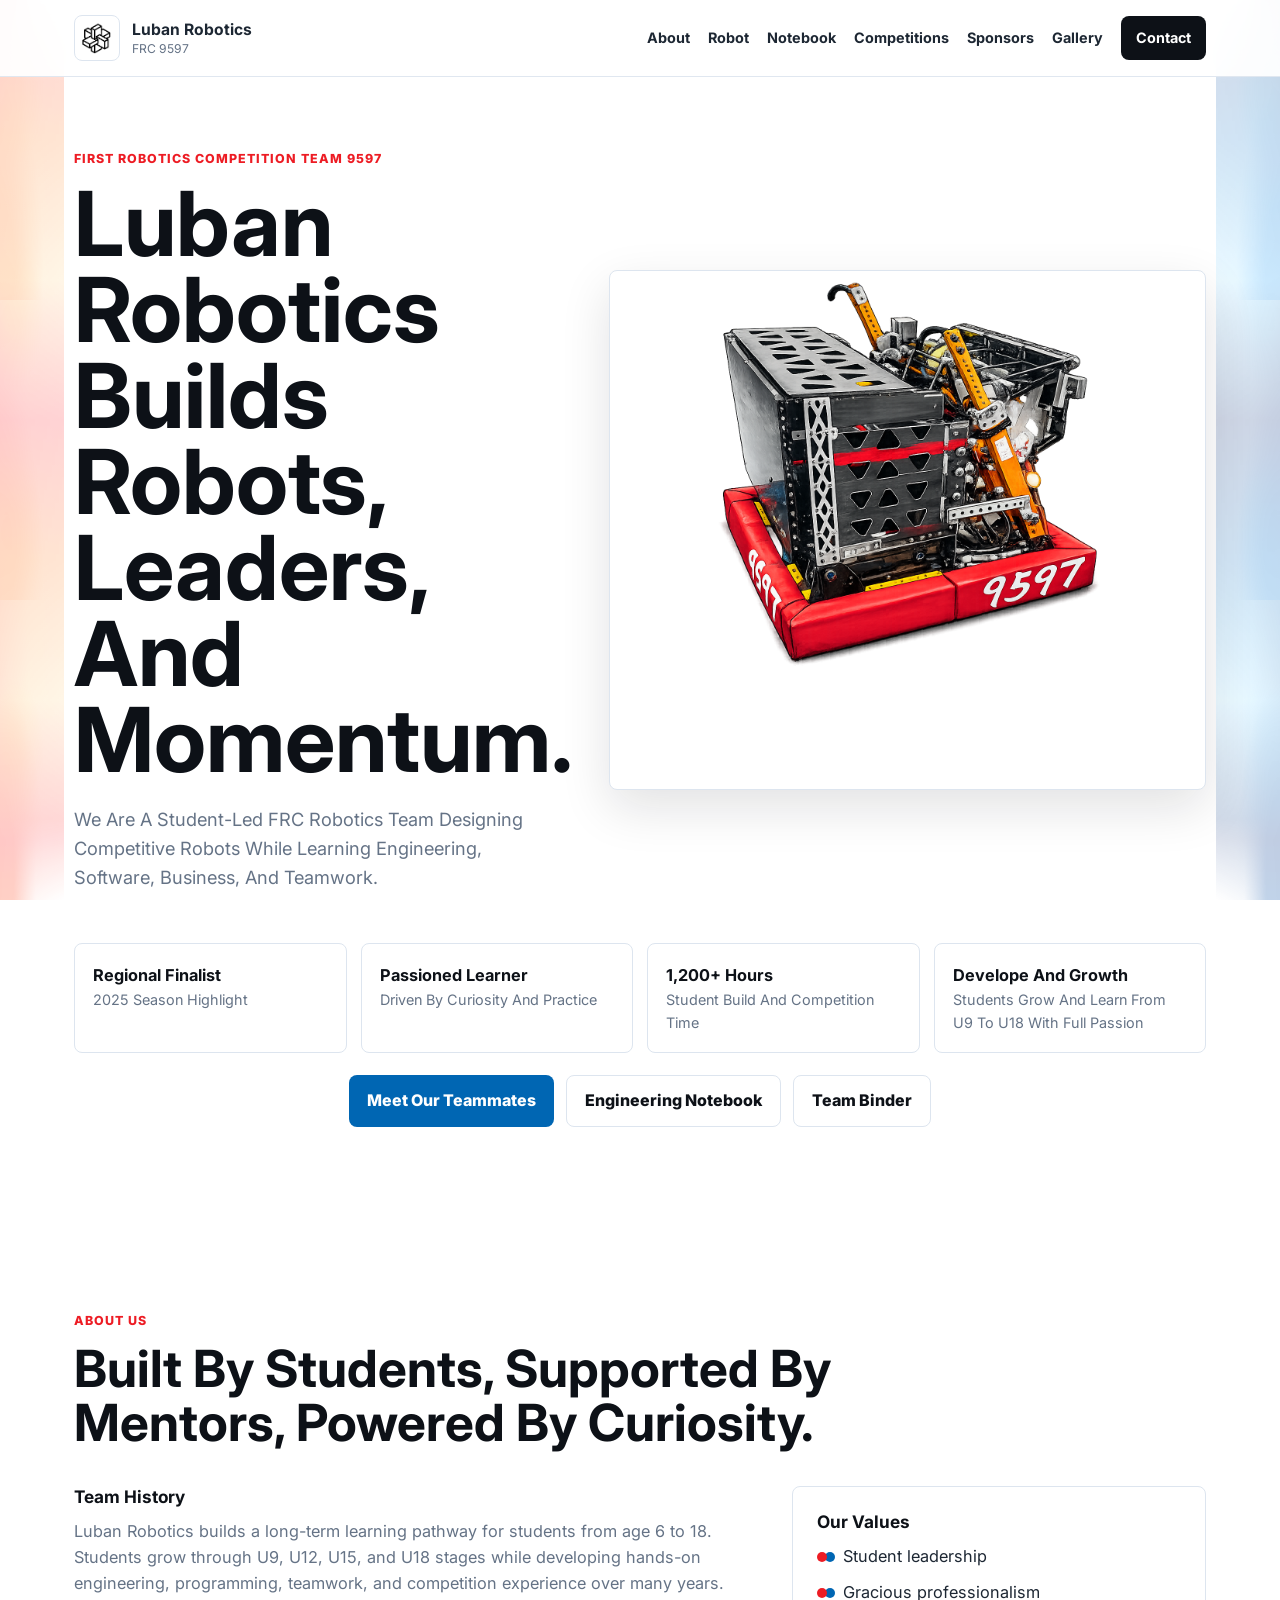
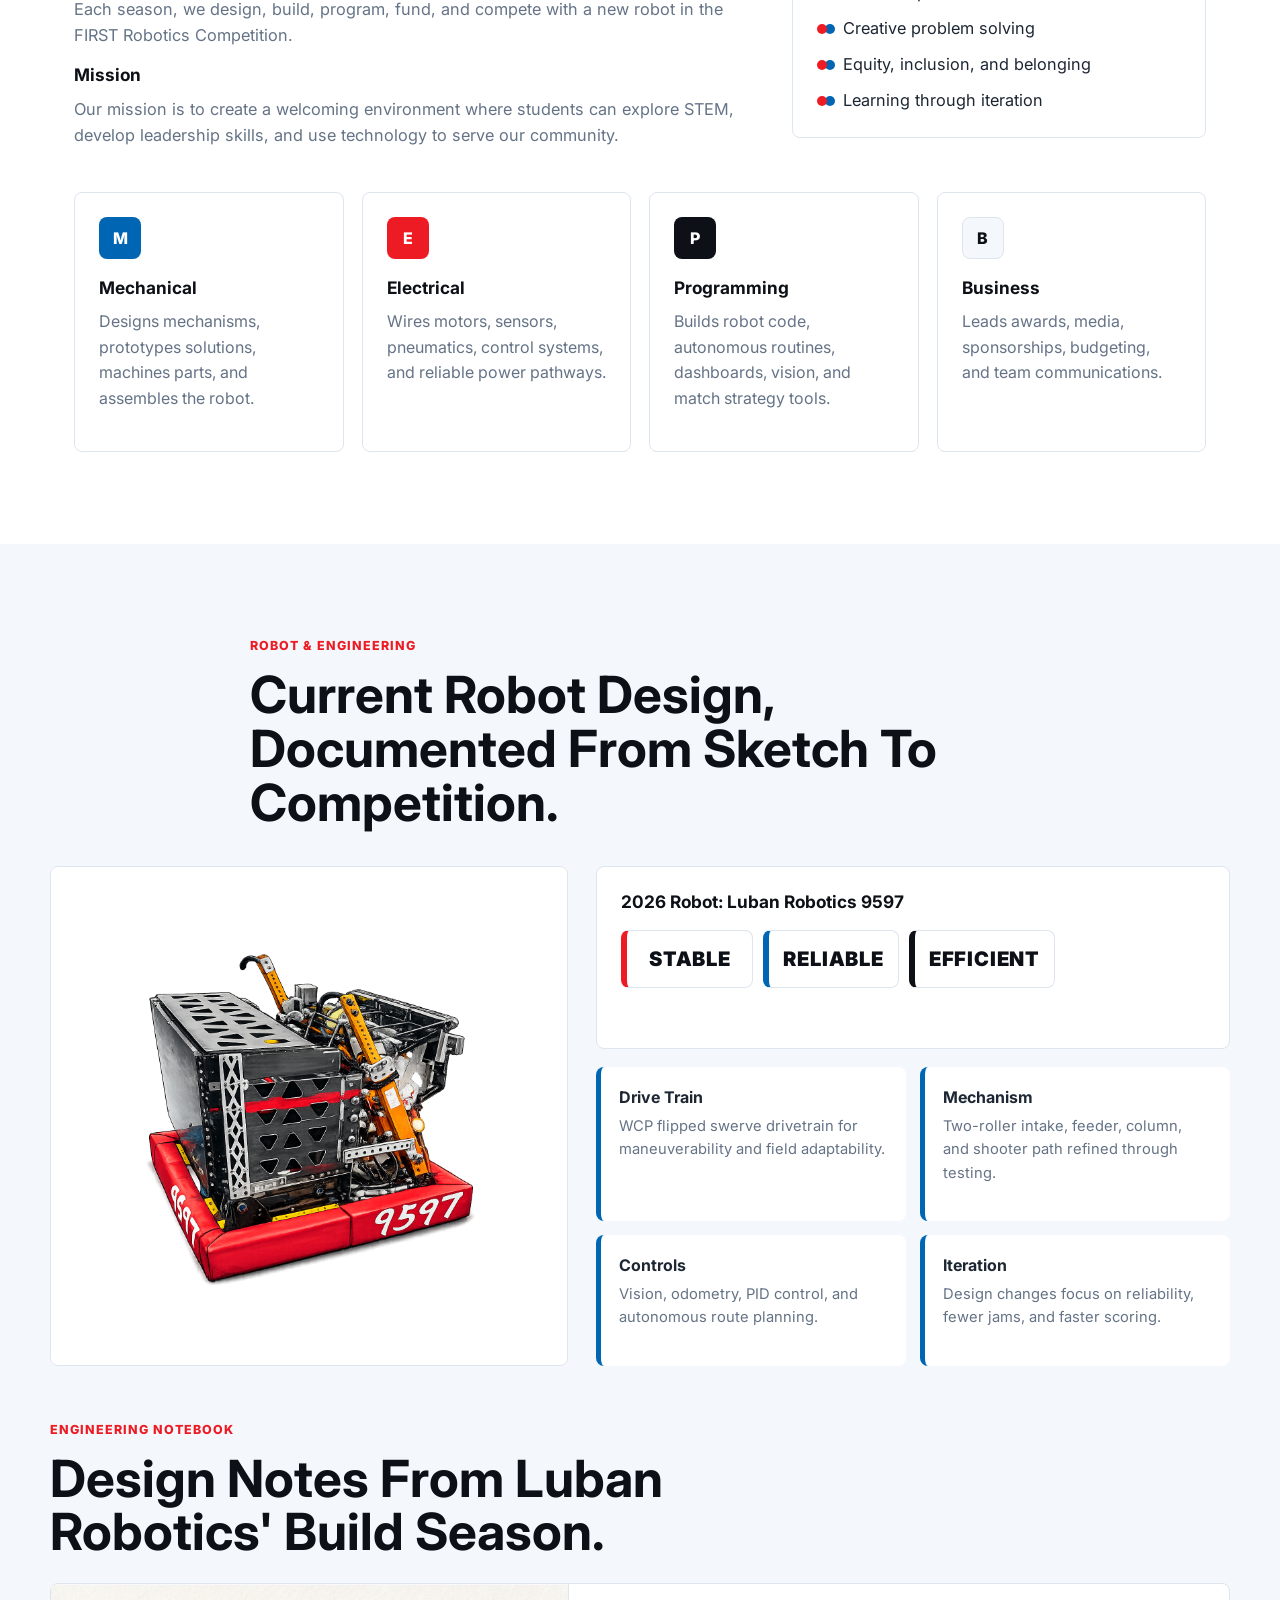
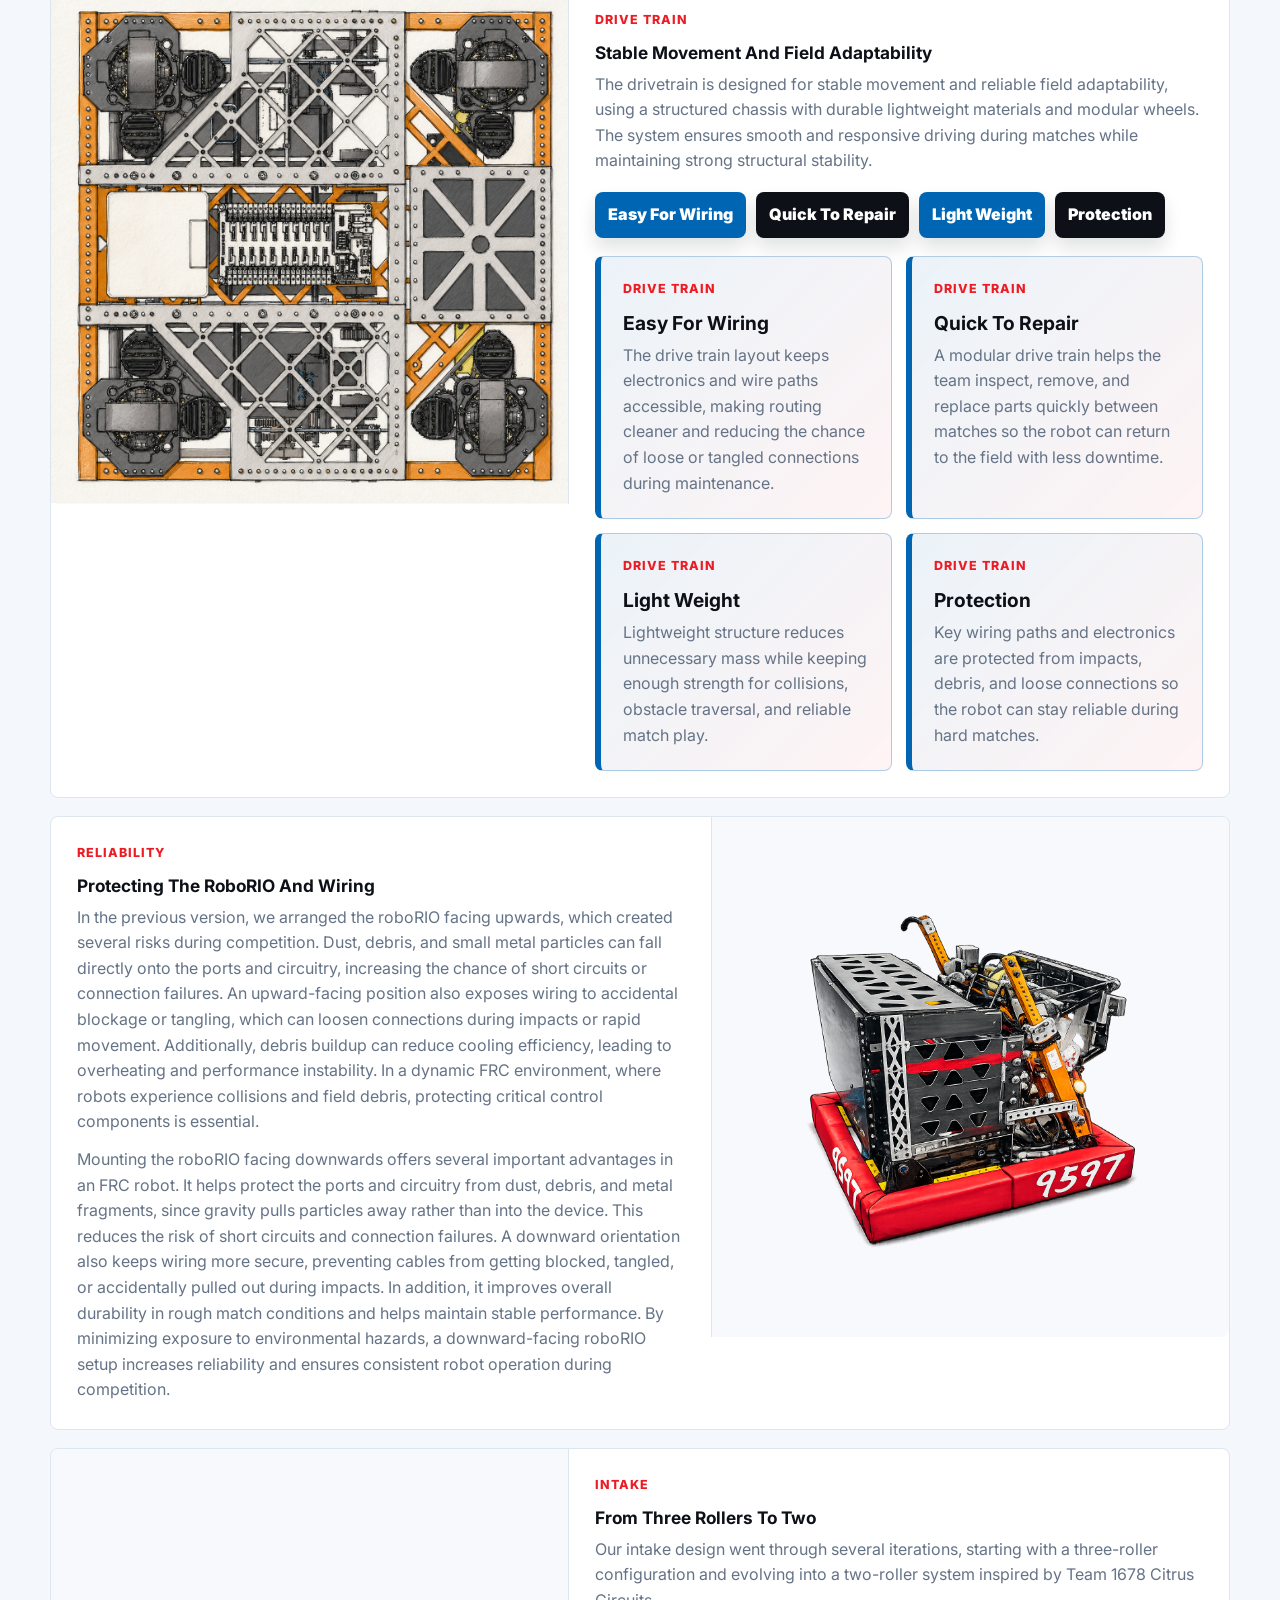
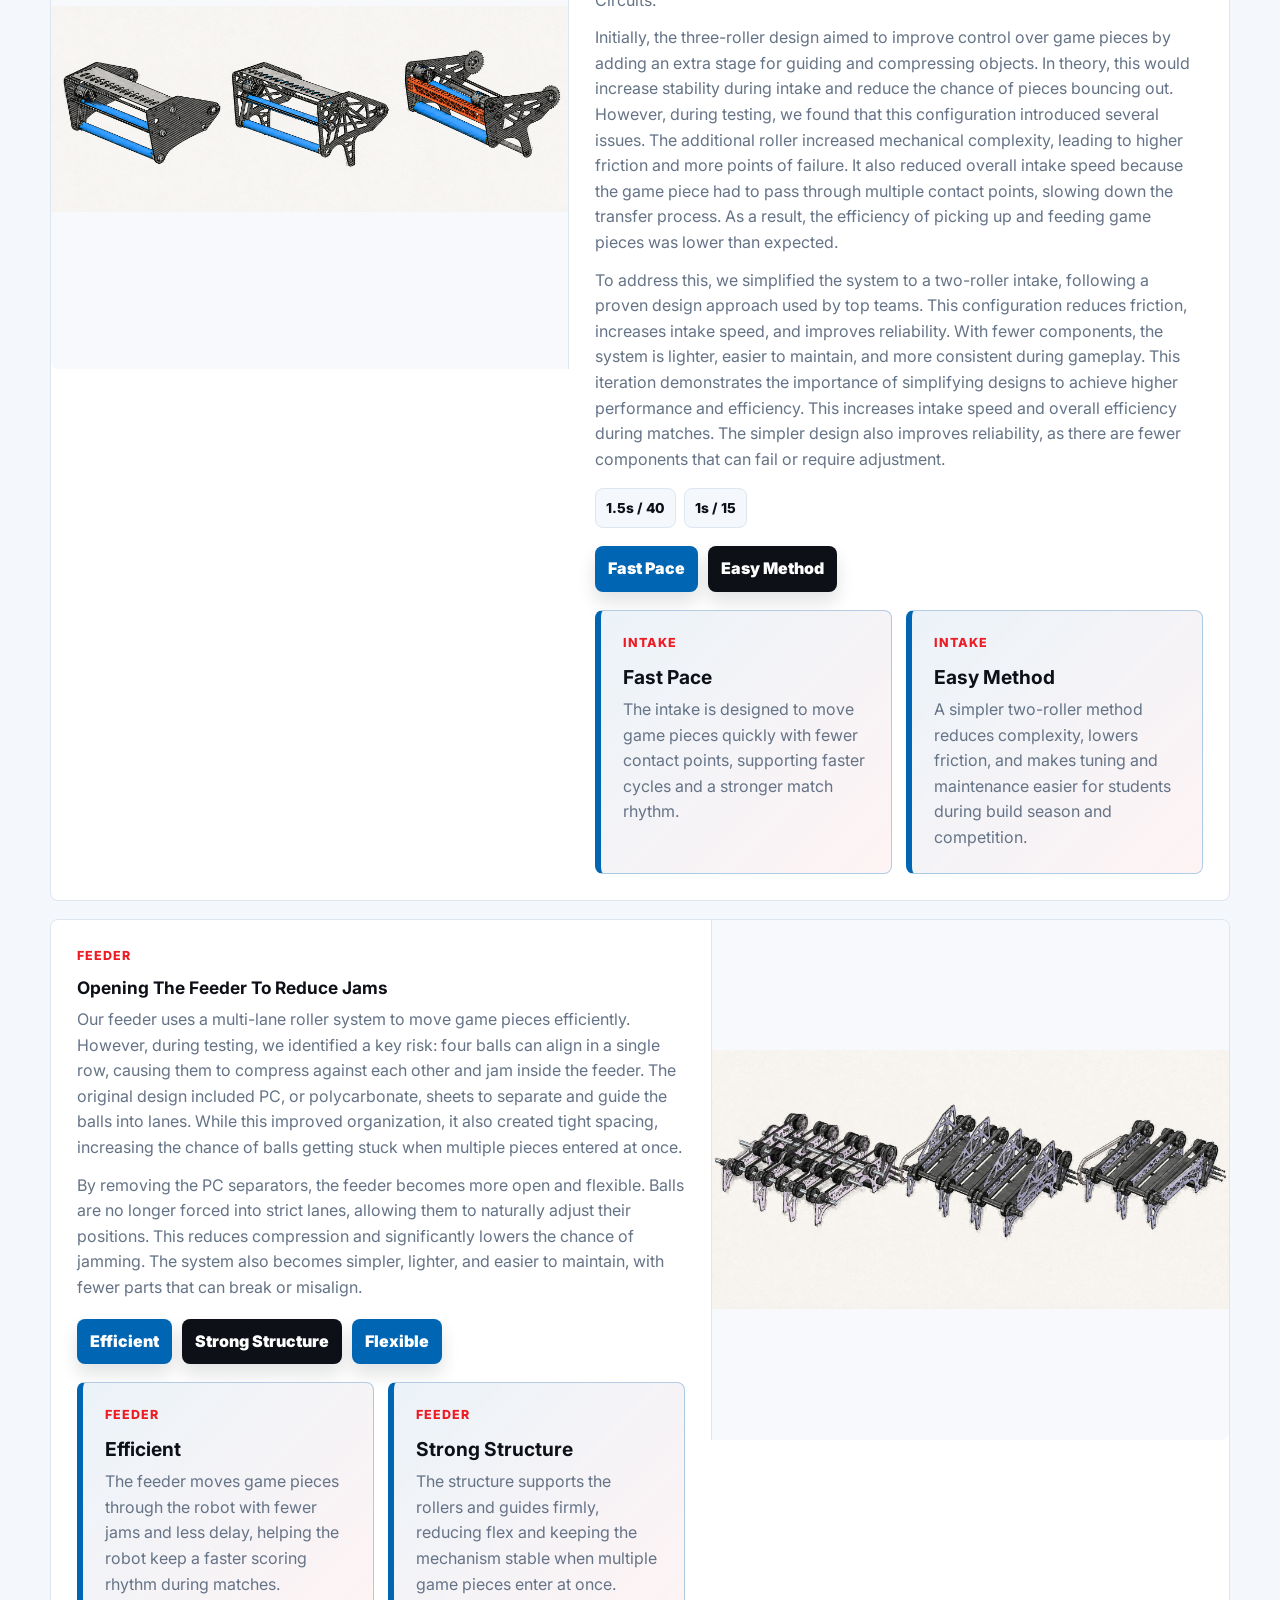
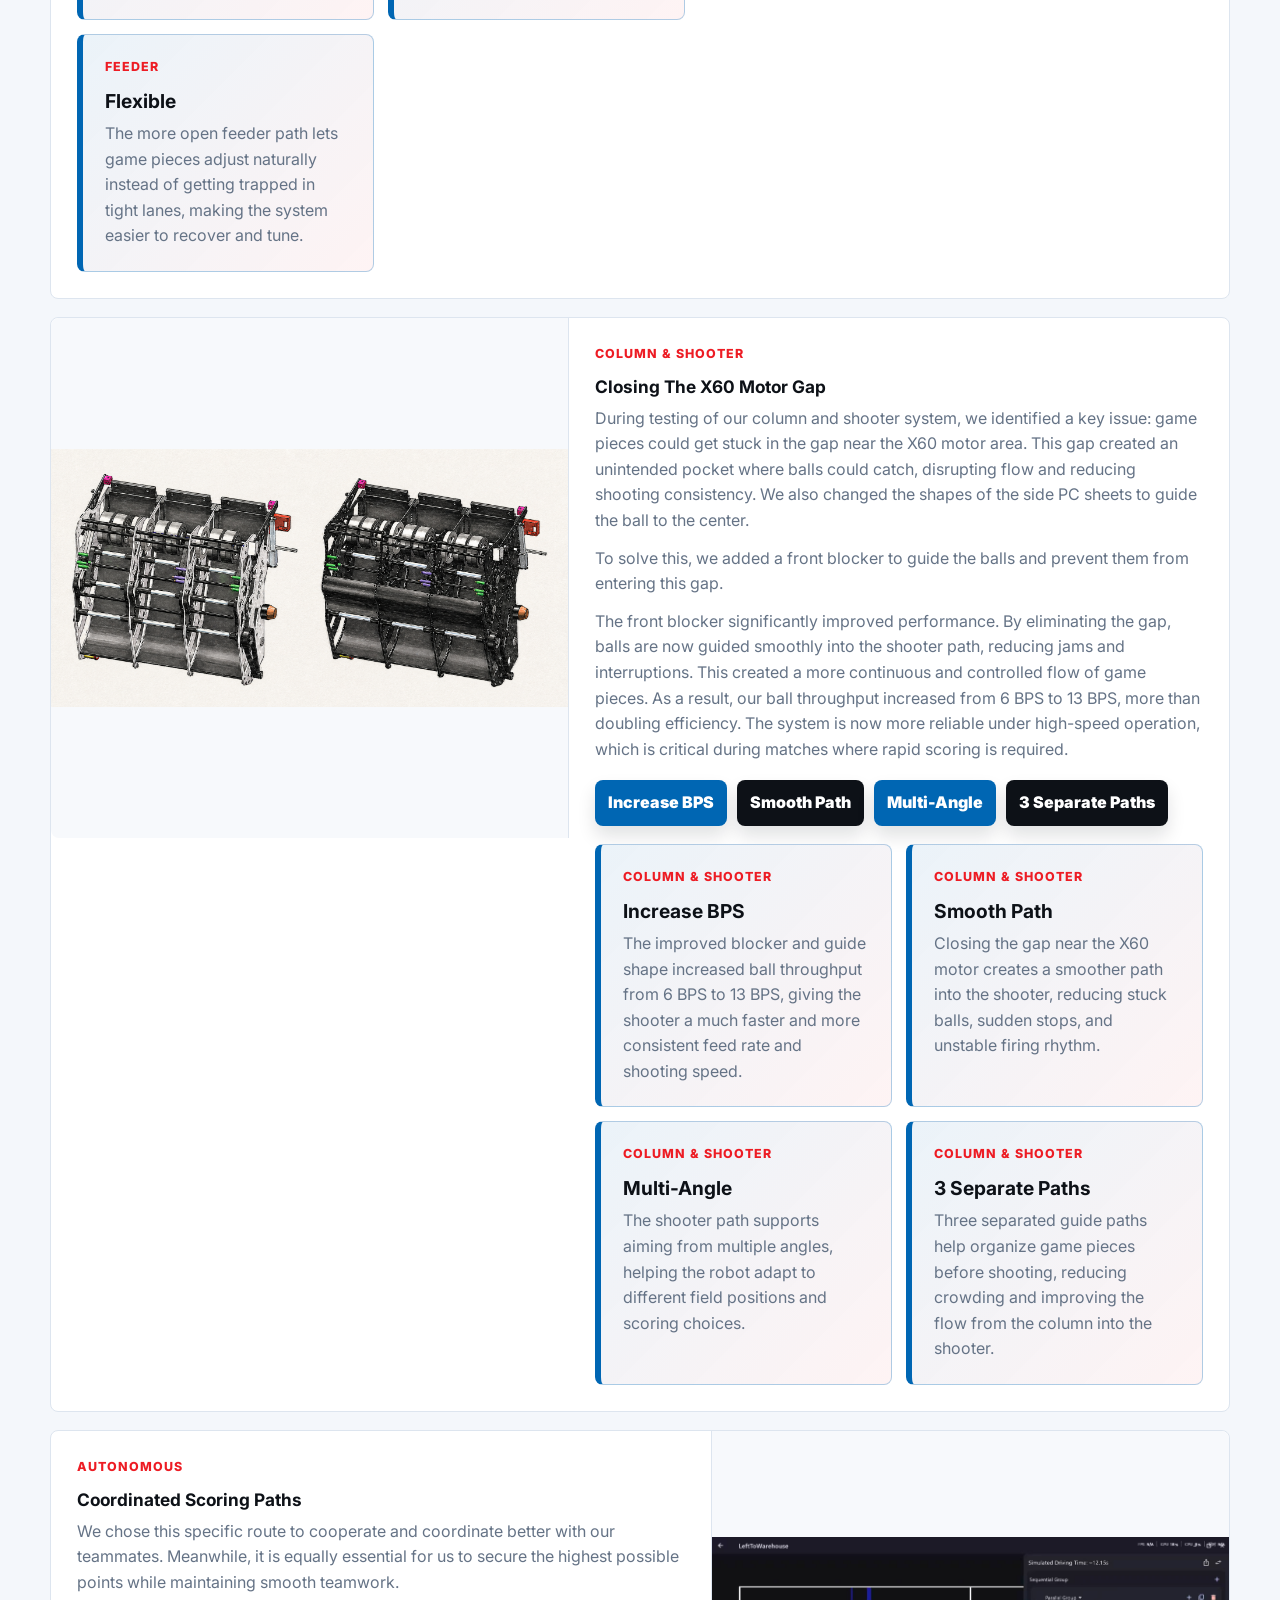
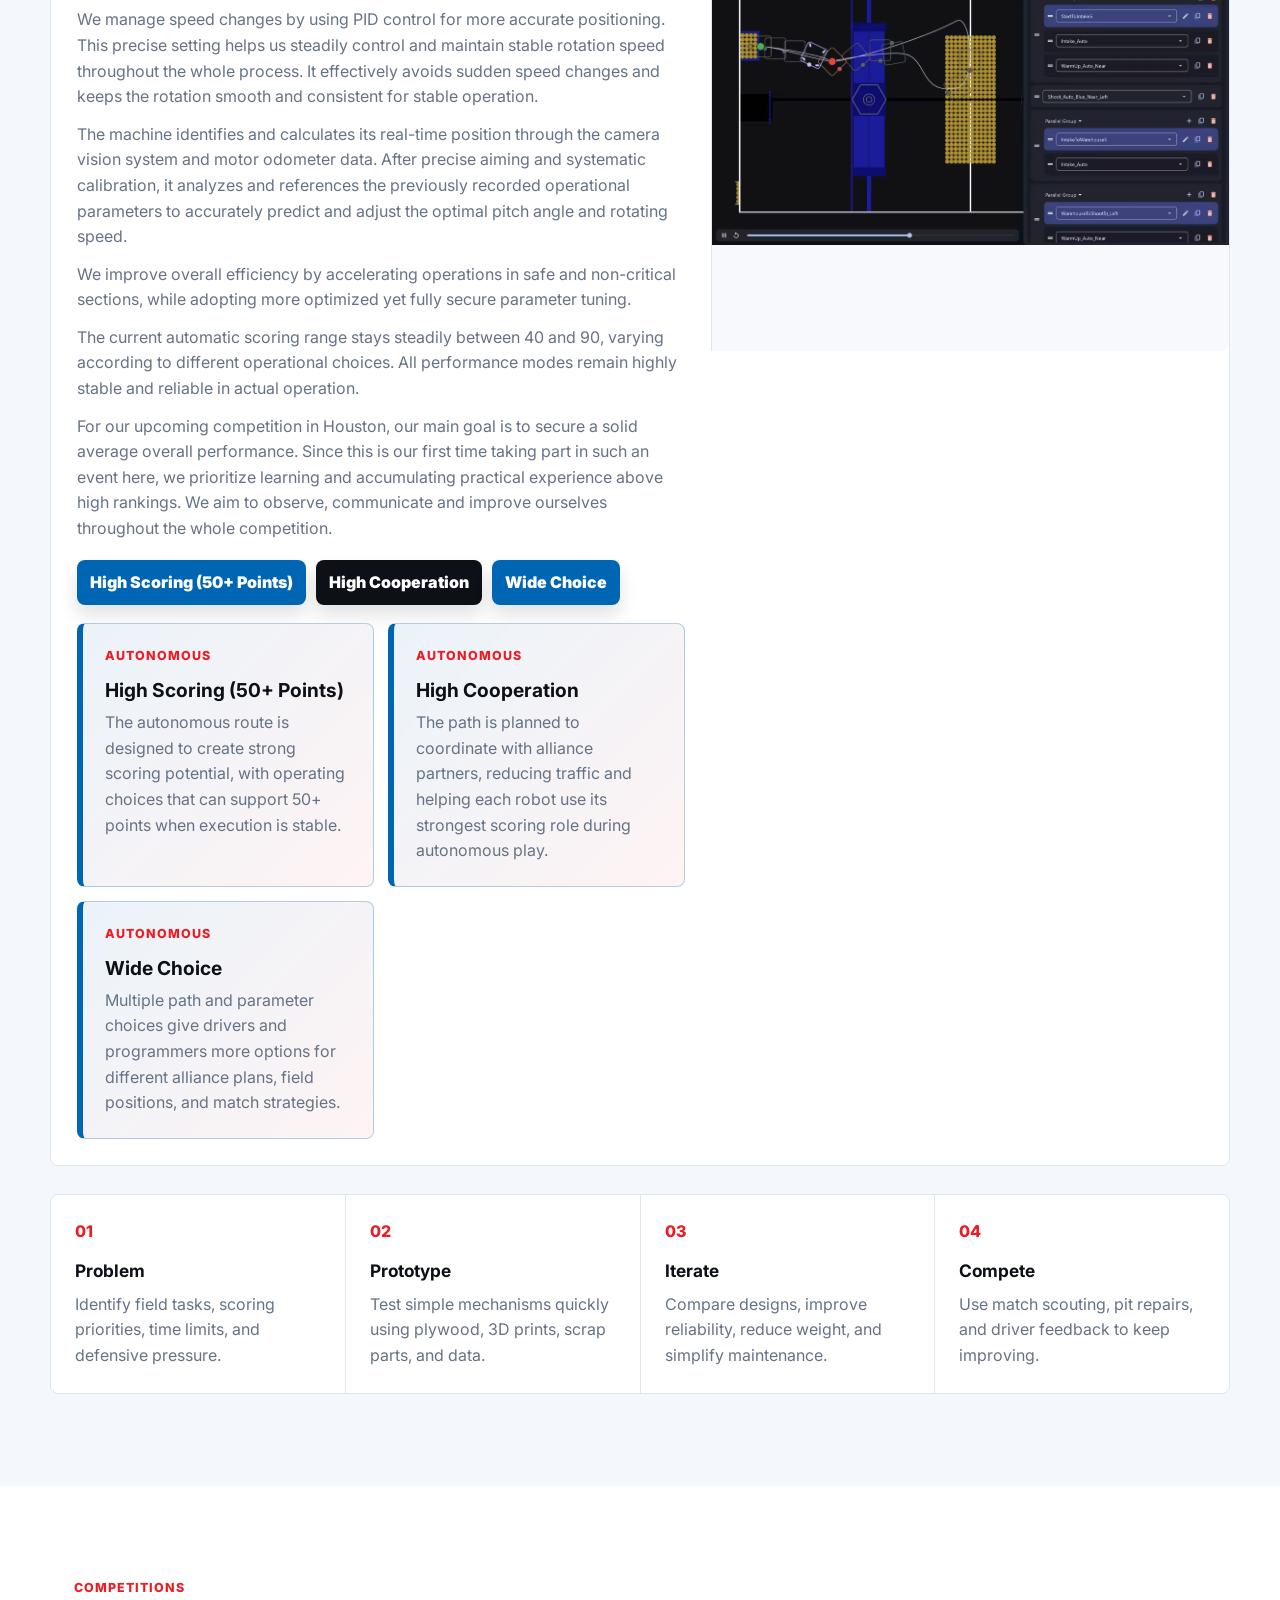
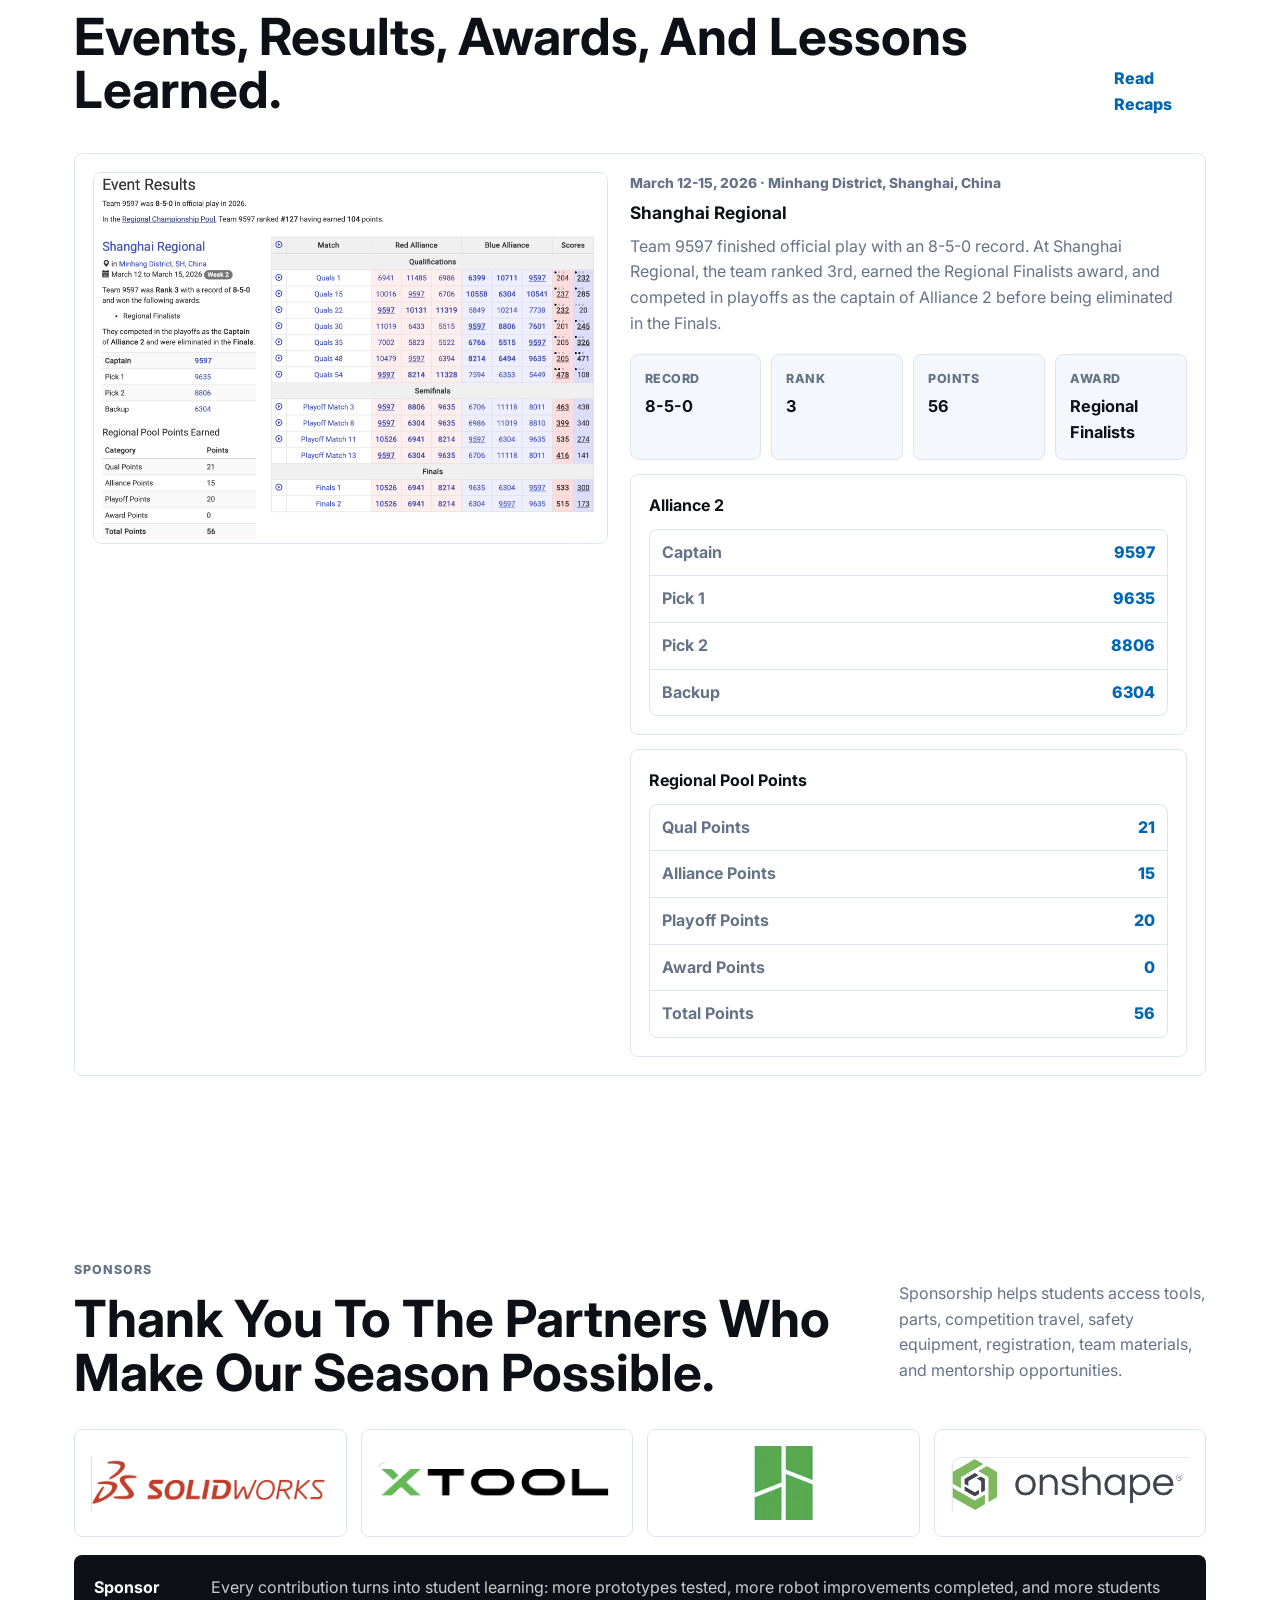
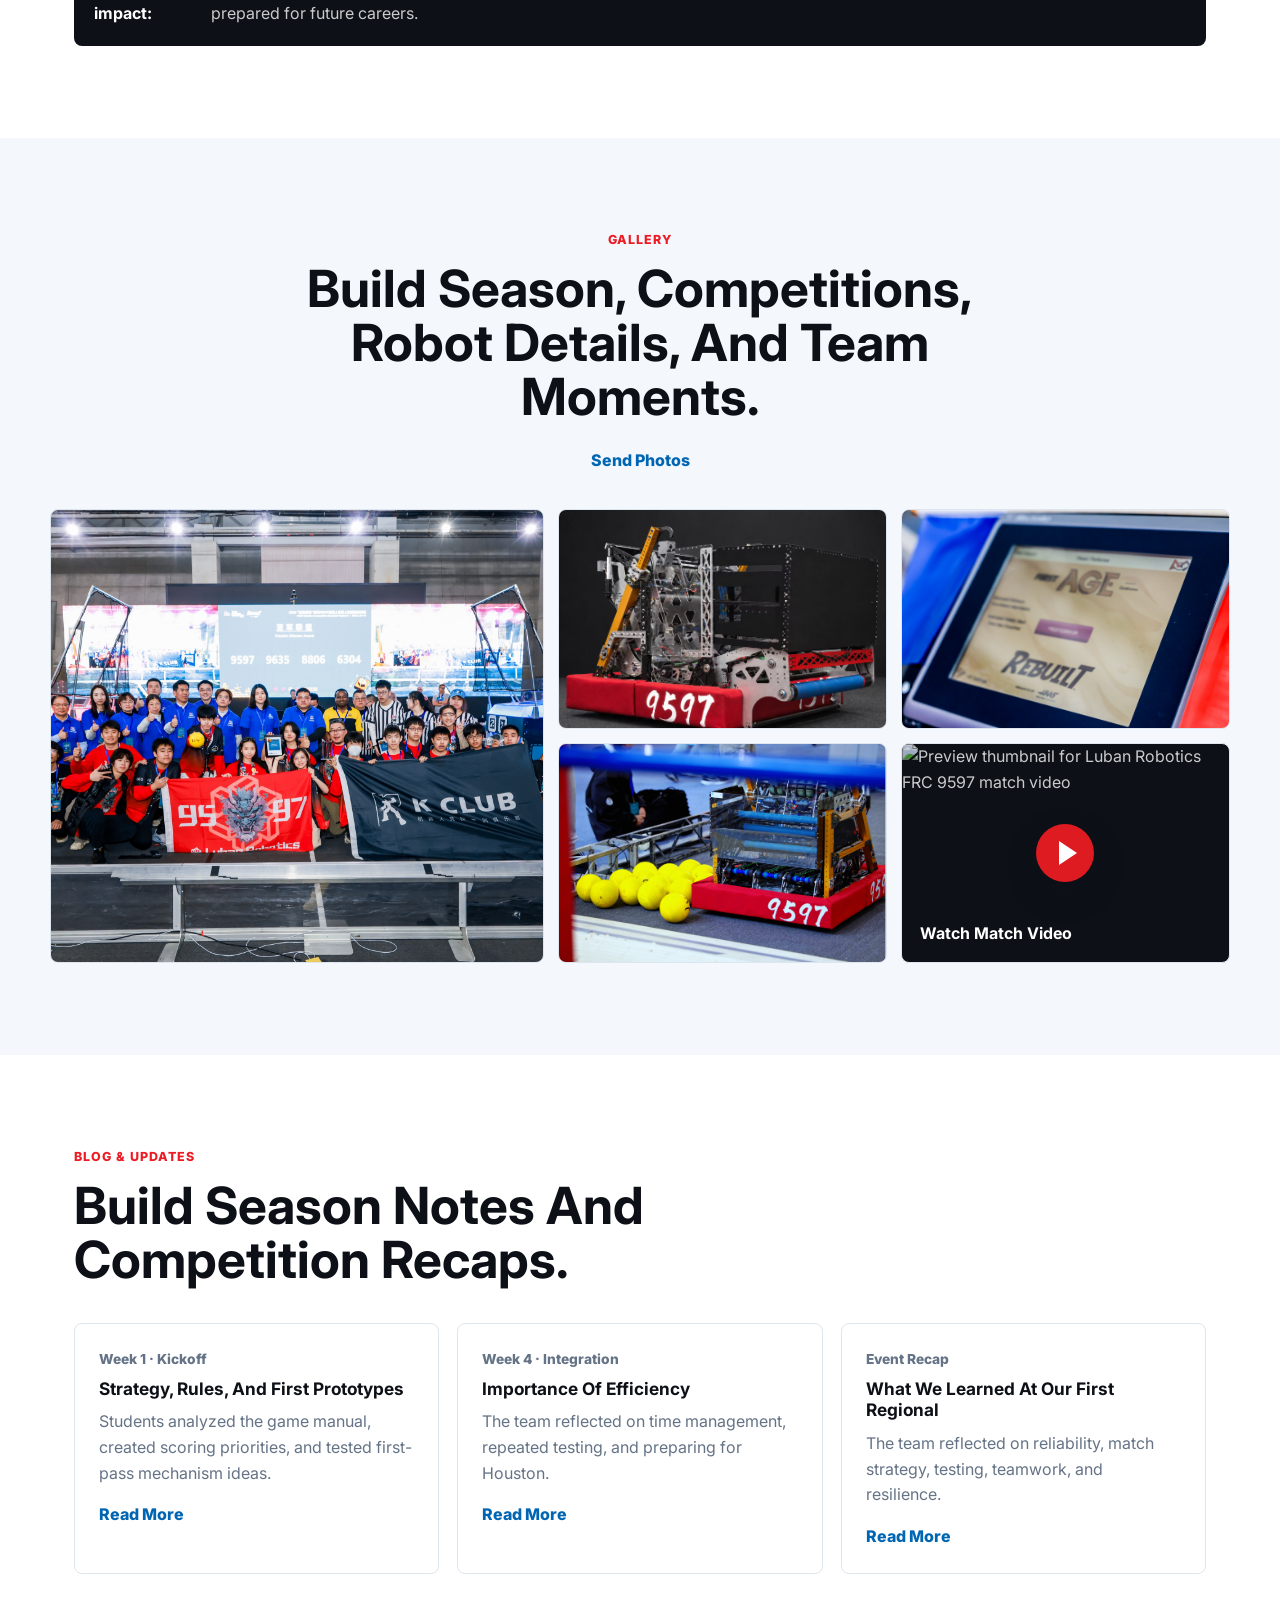
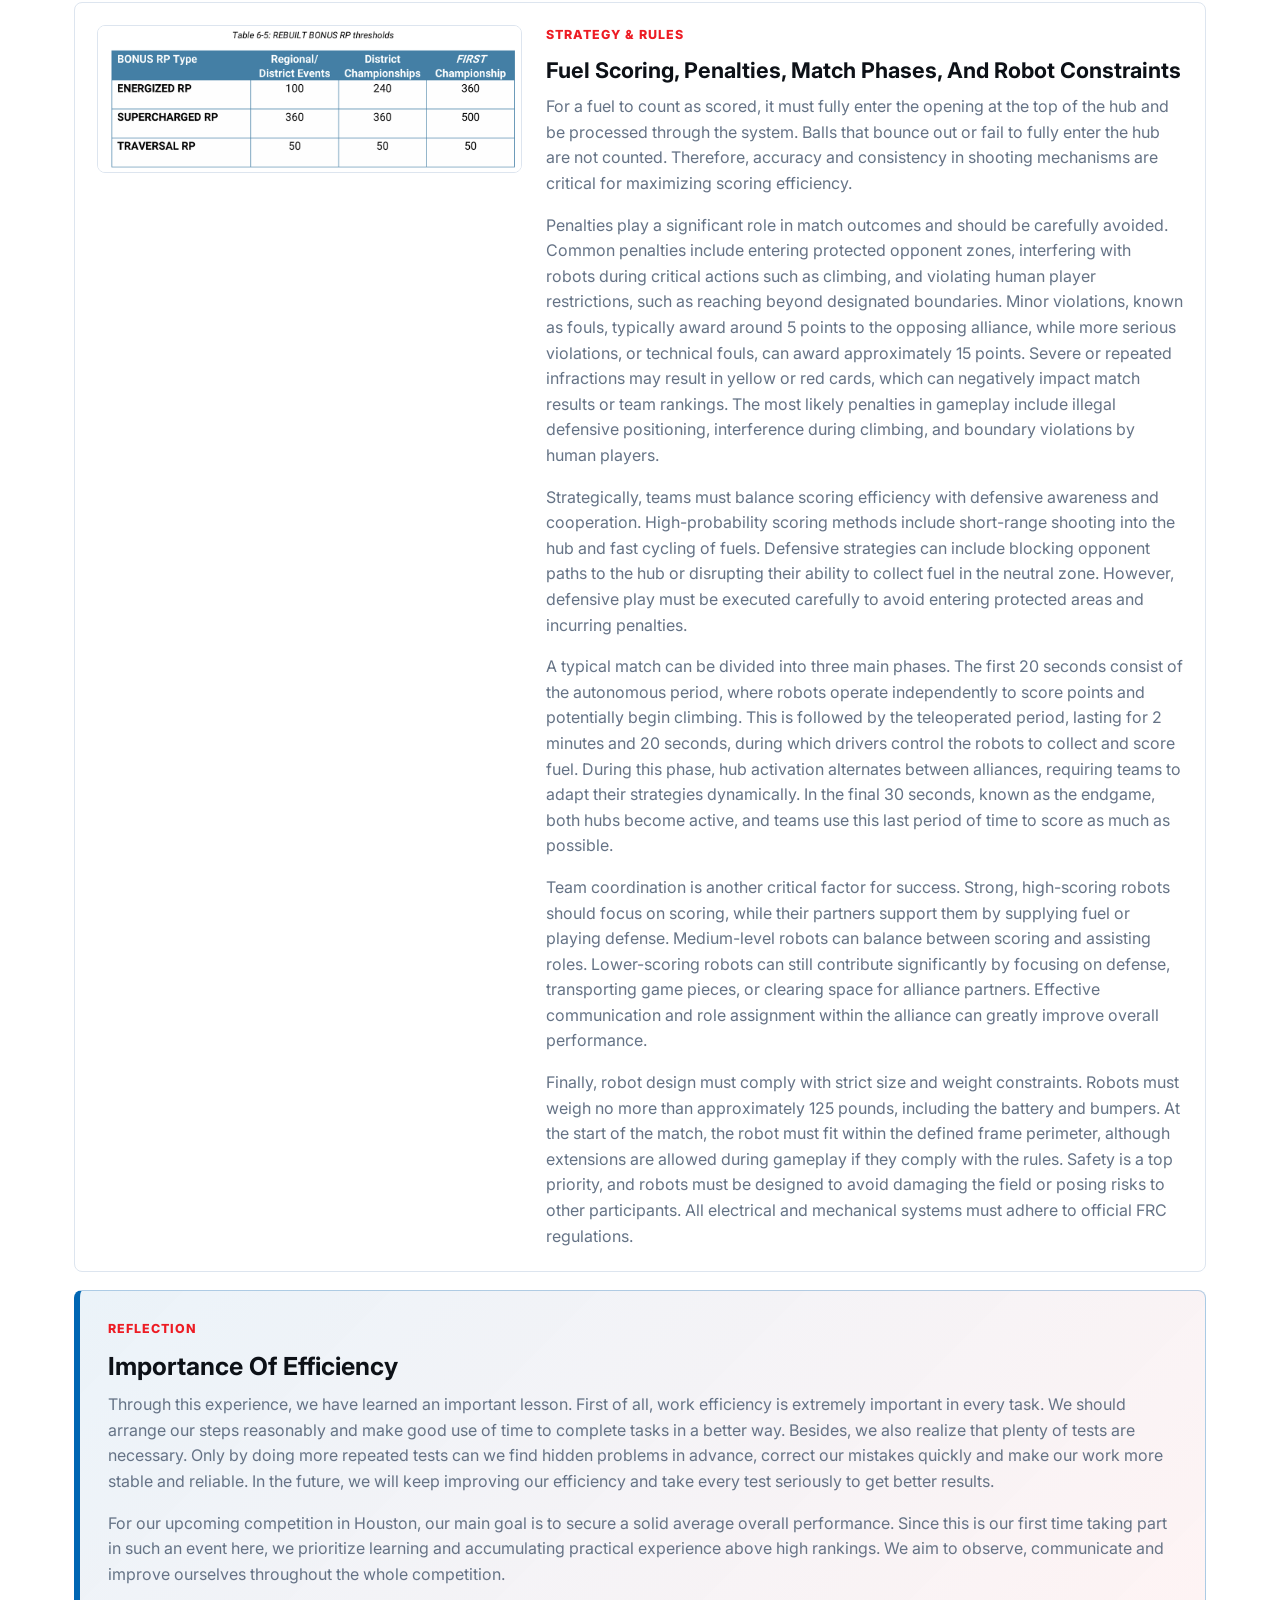
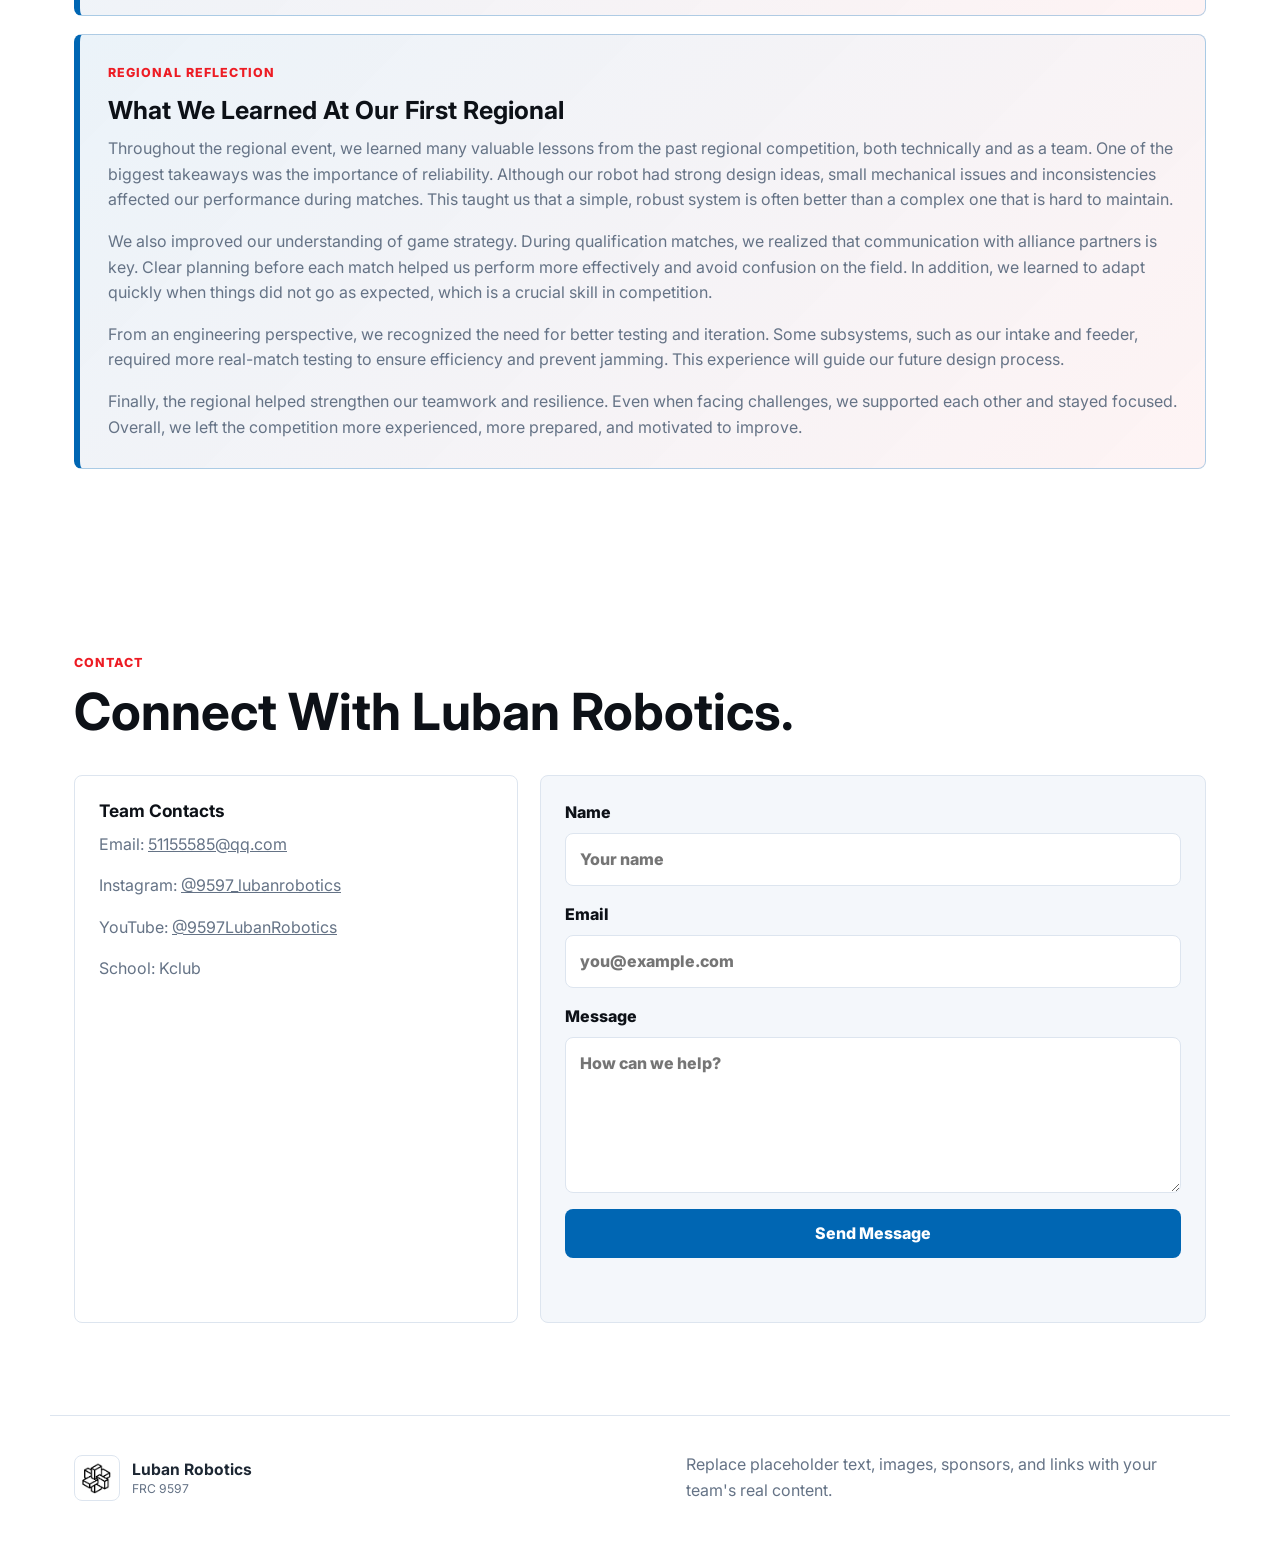
==== commit ddf6ba68: "Add engineering notebook page" ====
--- a/index.html
+++ b/index.html
@@ -4,6 +4,9 @@
     <meta charset="UTF-8" />
     <meta name="viewport" content="width=device-width, initial-scale=1.0" />
     <title>Luban Robotics | FRC Team 9597</title>
+    <link rel="icon" href="favicon.ico" sizes="any" />
+    <link rel="icon" type="image/png" href="images/team/favicon.png" />
+    <link rel="apple-touch-icon" href="images/team/favicon.png" />
     <meta
       name="description"
       content="A modern website template for an FRC robotics team with sections for engineering, competitions, sponsors, gallery, updates, and contact."
@@ -84,6 +87,7 @@
         </div>
         <div class="secondary-page-actions" aria-label="More about Luban Robotics">
           <a class="button primary" href="teammates.html">Meet Our Teammates</a>
+          <a class="button secondary" href="engineering-notebook.html">Engineering Notebook</a>
           <a class="button secondary" href="binder.html">Team Binder</a>
         </div>
       </section>
--- a/styles.css
+++ b/styles.css
@@ -1479,6 +1479,225 @@
   margin-bottom: 0;
 }
 
+.engineering-notebook-page {
+  background:
+    linear-gradient(90deg, rgba(237, 28, 36, 0.05), transparent 18%, transparent 82%, rgba(0, 102, 179, 0.06)),
+    var(--soft);
+}
+
+.notebook-document {
+  width: min(var(--max), calc(100% - 36px));
+  margin: 0 auto;
+  padding: 42px 0 74px;
+}
+
+.notebook-cover {
+  display: grid;
+  grid-template-columns: minmax(0, 0.95fr) minmax(280px, 0.72fr);
+  gap: 28px;
+  align-items: center;
+  margin-bottom: 28px;
+  padding: clamp(24px, 5vw, 44px);
+  border: 1px solid var(--line);
+  border-radius: var(--radius);
+  background: var(--white);
+  box-shadow: var(--shadow);
+}
+
+.notebook-cover h1 {
+  max-width: 760px;
+  margin-bottom: 14px;
+  color: var(--black);
+  font-size: clamp(2.1rem, 5vw, 4.1rem);
+  line-height: 0.98;
+}
+
+.notebook-cover p:not(.eyebrow) {
+  max-width: 690px;
+  color: var(--muted);
+  font-size: 1.05rem;
+}
+
+.notebook-cover-actions {
+  display: flex;
+  flex-wrap: wrap;
+  gap: 12px;
+  margin-top: 24px;
+}
+
+.notebook-cover figure {
+  margin: 0;
+}
+
+.notebook-cover img {
+  width: 100%;
+  max-height: 360px;
+  object-fit: contain;
+}
+
+.notebook-paper {
+  position: relative;
+  overflow: hidden;
+  padding: clamp(22px, 4vw, 38px);
+  border: 1px solid var(--line);
+  border-radius: var(--radius);
+  background:
+    linear-gradient(90deg, transparent 0 56px, rgba(237, 28, 36, 0.28) 56px 58px, transparent 58px),
+    repeating-linear-gradient(180deg, rgba(0, 102, 179, 0.08) 0 1px, transparent 1px 34px),
+    rgba(255, 255, 255, 0.96);
+  box-shadow: var(--shadow);
+}
+
+.notebook-paper::before {
+  content: "";
+  position: absolute;
+  inset: 18px auto 18px 18px;
+  width: 16px;
+  background:
+    radial-gradient(circle, rgba(13, 17, 23, 0.24) 0 3px, transparent 4px) 0 0 / 16px 72px;
+  pointer-events: none;
+}
+
+.notebook-toc {
+  position: relative;
+  z-index: 1;
+  display: grid;
+  grid-template-columns: repeat(4, 1fr);
+  gap: 14px;
+  margin-bottom: 40px;
+  padding-left: 28px;
+}
+
+.notebook-toc article,
+.notebook-rule-grid article,
+.notebook-reflection-grid article {
+  border: 1px solid rgba(221, 229, 239, 0.9);
+  border-radius: var(--radius);
+  background: rgba(255, 255, 255, 0.88);
+}
+
+.notebook-toc article {
+  padding: 16px;
+}
+
+.notebook-toc span {
+  display: inline-grid;
+  place-items: center;
+  width: 34px;
+  height: 34px;
+  margin-bottom: 10px;
+  color: var(--white);
+  font-weight: 900;
+  border-radius: 50%;
+  background: var(--blue);
+}
+
+.notebook-toc strong {
+  display: block;
+  color: var(--black);
+  font-size: 1.02rem;
+}
+
+.notebook-toc p {
+  margin: 5px 0 0;
+  color: var(--muted);
+  font-size: 0.9rem;
+}
+
+.notebook-chapter {
+  position: relative;
+  z-index: 1;
+  padding-left: 28px;
+}
+
+.notebook-chapter + .notebook-chapter {
+  margin-top: 48px;
+}
+
+.notebook-entry {
+  display: grid;
+  grid-template-columns: minmax(250px, 0.42fr) minmax(0, 0.58fr);
+  gap: 22px;
+  align-items: center;
+  margin-bottom: 18px;
+  padding: 18px;
+  border: 1px solid rgba(221, 229, 239, 0.9);
+  border-radius: var(--radius);
+  background: rgba(255, 255, 255, 0.9);
+}
+
+.notebook-entry:nth-child(even) {
+  grid-template-columns: minmax(0, 0.58fr) minmax(250px, 0.42fr);
+}
+
+.notebook-entry:nth-child(even) figure {
+  order: 2;
+}
+
+.notebook-entry figure {
+  margin: 0;
+  display: grid;
+  place-items: center;
+  min-height: 230px;
+  overflow: hidden;
+  border-radius: var(--radius);
+  background: rgba(244, 247, 251, 0.58);
+}
+
+.notebook-entry img {
+  width: 100%;
+  max-height: 320px;
+  object-fit: contain;
+}
+
+.entry-date {
+  width: fit-content;
+  margin: 0 0 8px;
+  padding: 5px 9px;
+  color: var(--blue-dark);
+  font-size: 0.76rem;
+  font-weight: 900;
+  text-transform: uppercase;
+  letter-spacing: 0.06em;
+  border: 1px solid rgba(0, 102, 179, 0.18);
+  border-radius: var(--radius);
+  background: rgba(0, 102, 179, 0.08);
+}
+
+.notebook-entry h3,
+.notebook-rule-grid h3,
+.notebook-reflection-grid h3 {
+  margin-bottom: 8px;
+  color: var(--black);
+}
+
+.notebook-entry p:not(.entry-date),
+.notebook-rule-grid p,
+.notebook-reflection-grid p {
+  margin-bottom: 0;
+  color: var(--muted);
+}
+
+.notebook-rule-grid,
+.notebook-reflection-grid {
+  display: grid;
+  grid-template-columns: repeat(2, 1fr);
+  gap: 14px;
+}
+
+.notebook-rule-grid article,
+.notebook-reflection-grid article {
+  padding: 18px;
+}
+
+.notebook-rule-grid article:last-child {
+  grid-column: 1 / -1;
+}
+
+.notebook-rule-grid p + p {
+  margin-top: 10px;
+}
+
 @media (min-width: 1021px) {
   .robot-photo-frame.tall,
   .notebook-card figure,
@@ -1626,9 +1845,16 @@
 
   .hero-grid,
   .engineering-layout,
+  .notebook-cover,
   .notebook-card,
-  .notebook-card:nth-child(even) {
+  .notebook-card:nth-child(even),
+  .notebook-entry,
+  .notebook-entry:nth-child(even) {
     grid-template-columns: 1fr;
+  }
+
+  .notebook-entry:nth-child(even) figure {
+    order: 0;
   }
 
   .notebook-card:nth-child(even) figure {
@@ -1647,6 +1873,7 @@
   }
 
   .achievement-strip,
+  .notebook-toc,
   .card-grid.four,
   .timeline,
   .sponsor-grid {
@@ -1708,6 +1935,9 @@
   .mini-grid,
   .result-stats,
   .strategy-detail-card,
+  .notebook-toc,
+  .notebook-rule-grid,
+  .notebook-reflection-grid,
   .binder-showcase,
   .binder-poster-header,
   .binder-block,
@@ -1720,6 +1950,35 @@
     grid-template-columns: 1fr;
   }
 
+  .notebook-document {
+    width: min(100% - 24px, var(--max));
+    padding-top: 24px;
+  }
+
+  .notebook-paper {
+    padding: 20px;
+    background:
+      repeating-linear-gradient(180deg, rgba(0, 102, 179, 0.08) 0 1px, transparent 1px 34px),
+      rgba(255, 255, 255, 0.96);
+  }
+
+  .notebook-paper::before {
+    display: none;
+  }
+
+  .notebook-toc,
+  .notebook-chapter {
+    padding-left: 0;
+  }
+
+  .notebook-entry {
+    padding: 14px;
+  }
+
+  .notebook-rule-grid article:last-child {
+    grid-column: auto;
+  }
+
   .strategy-detail-card figure {
     position: static;
   }
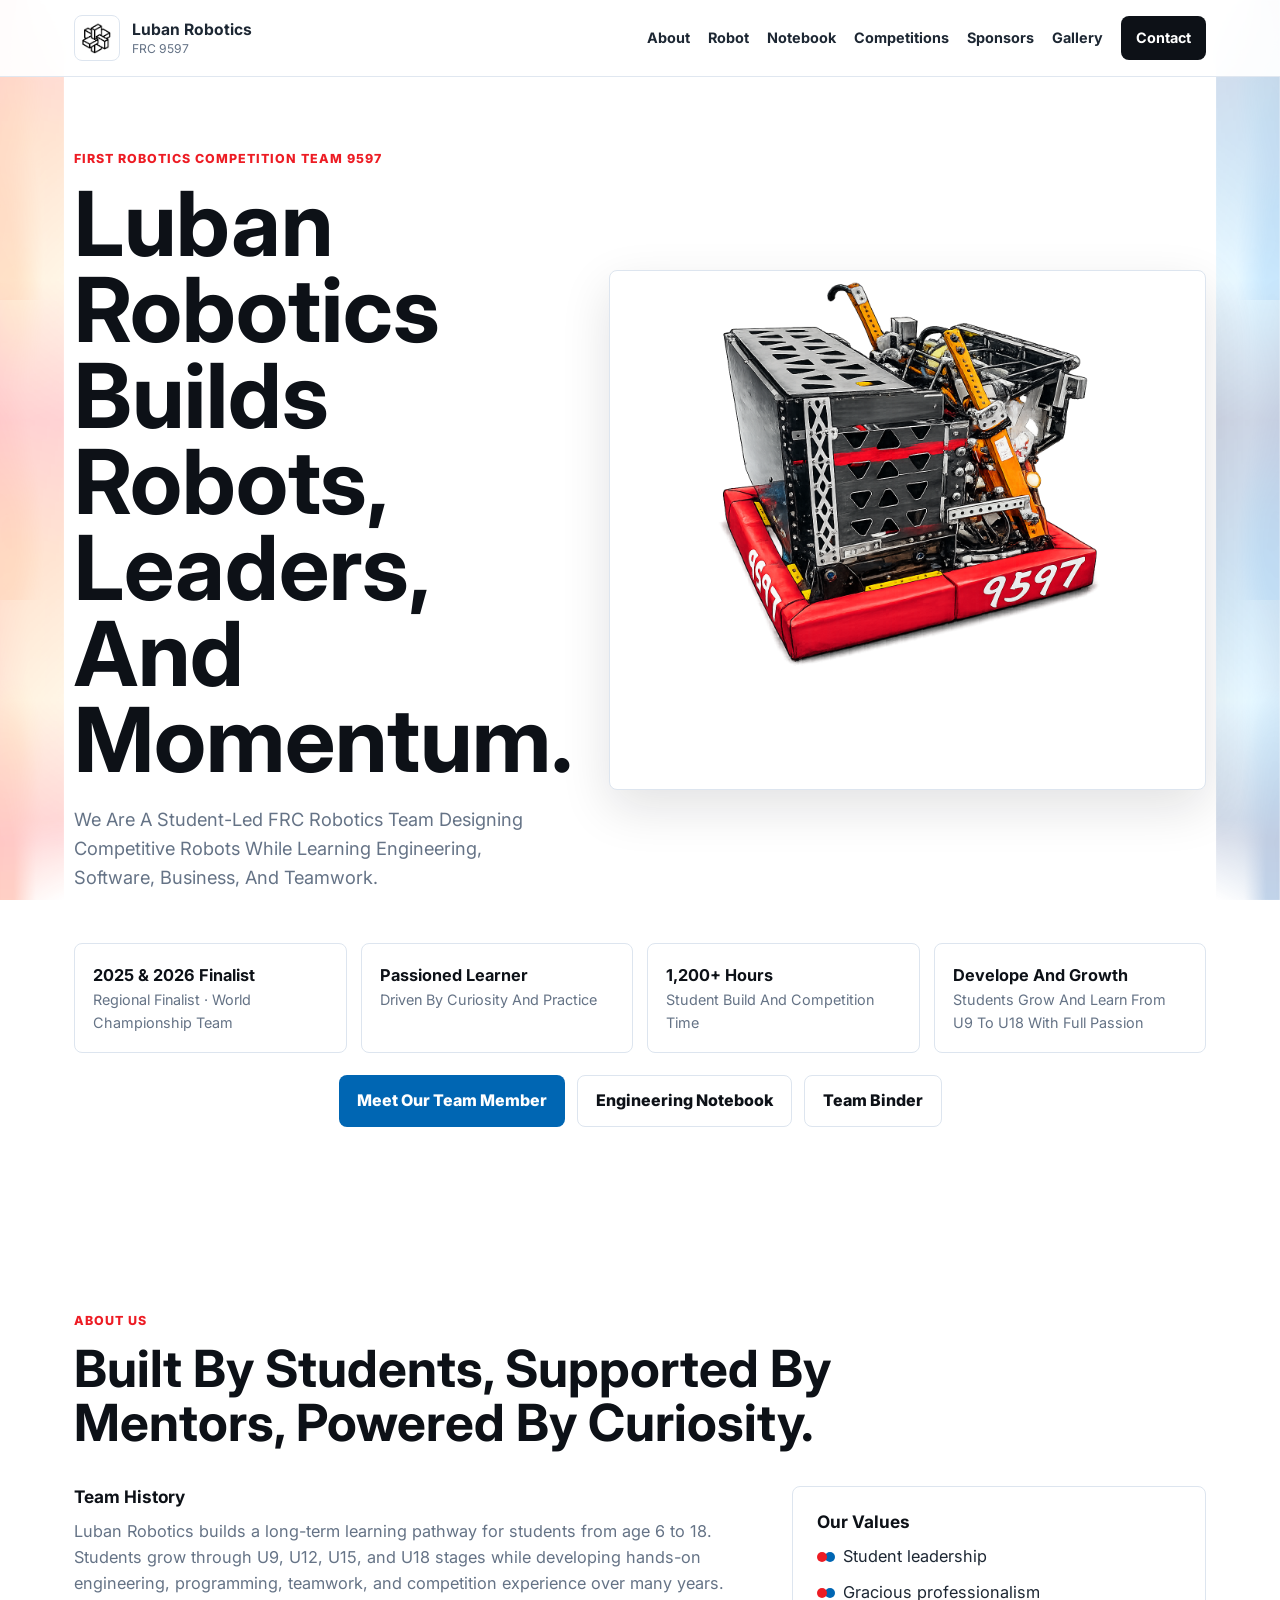
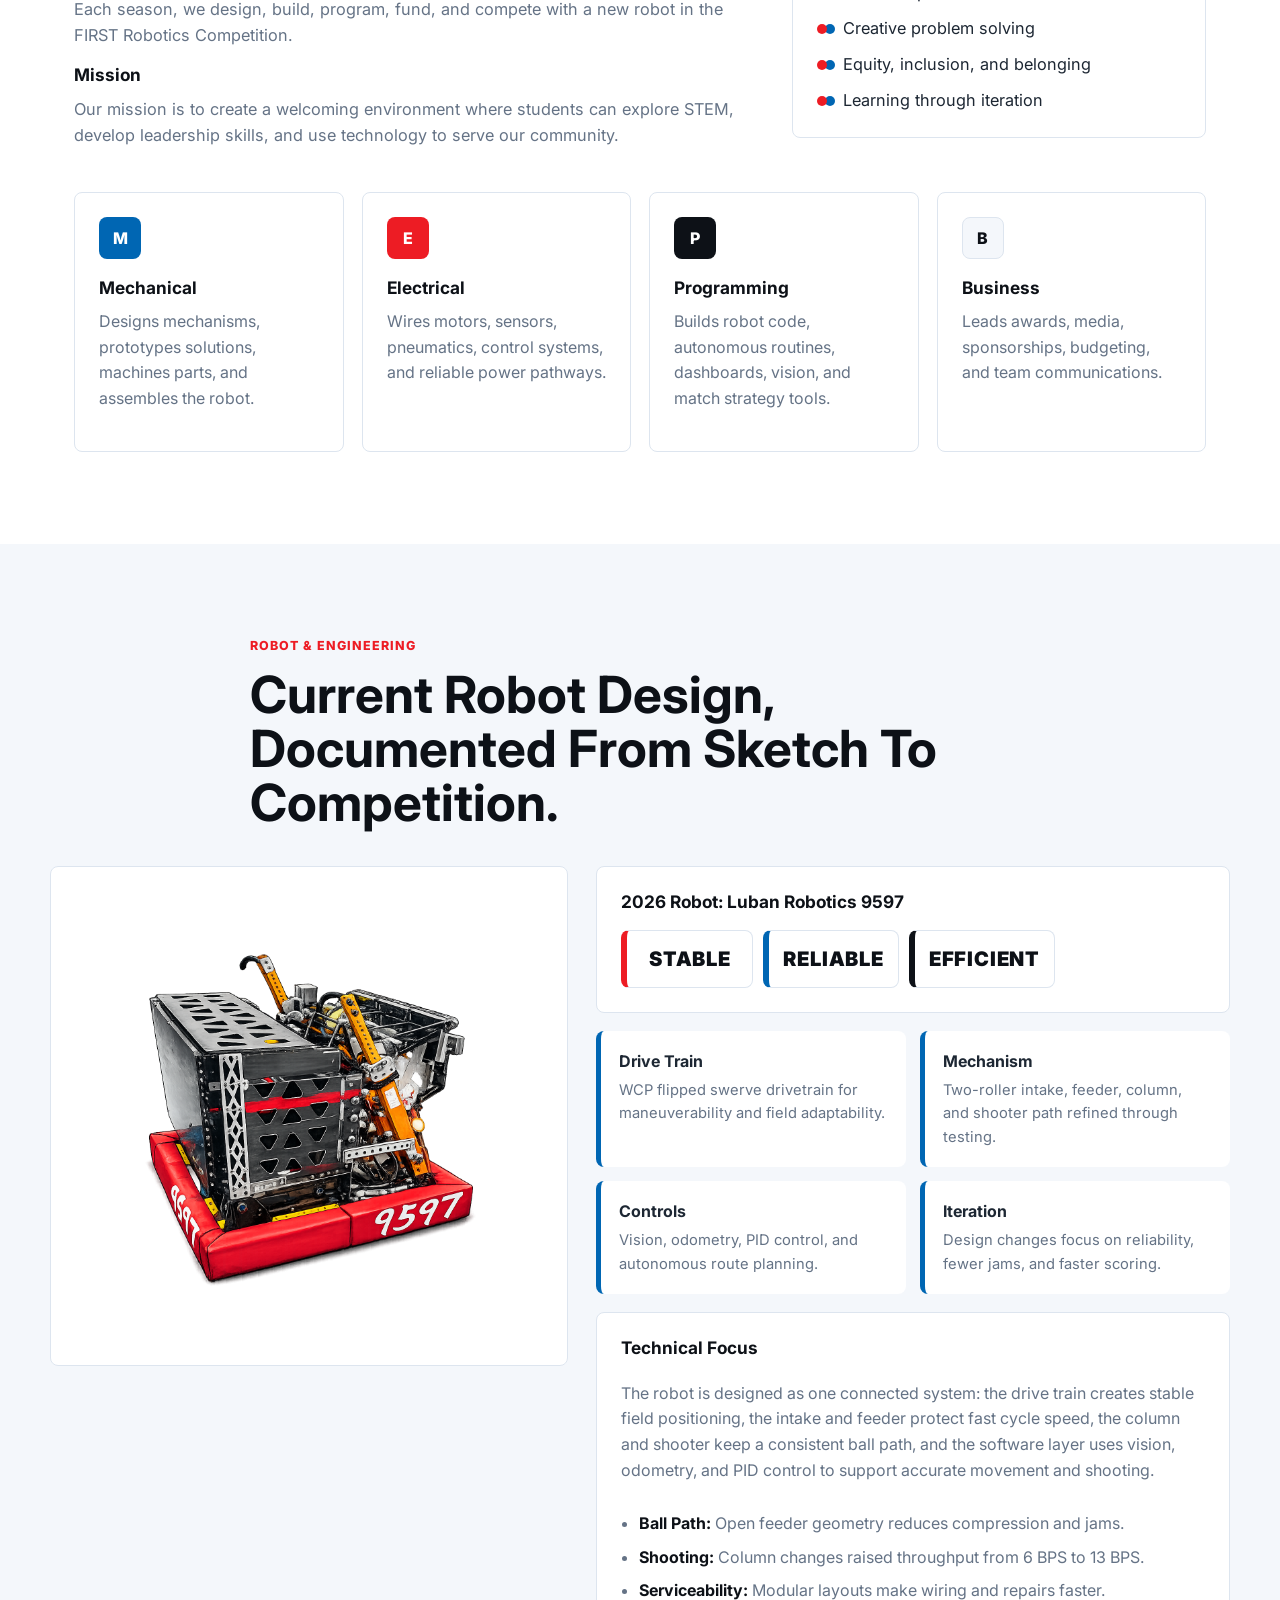
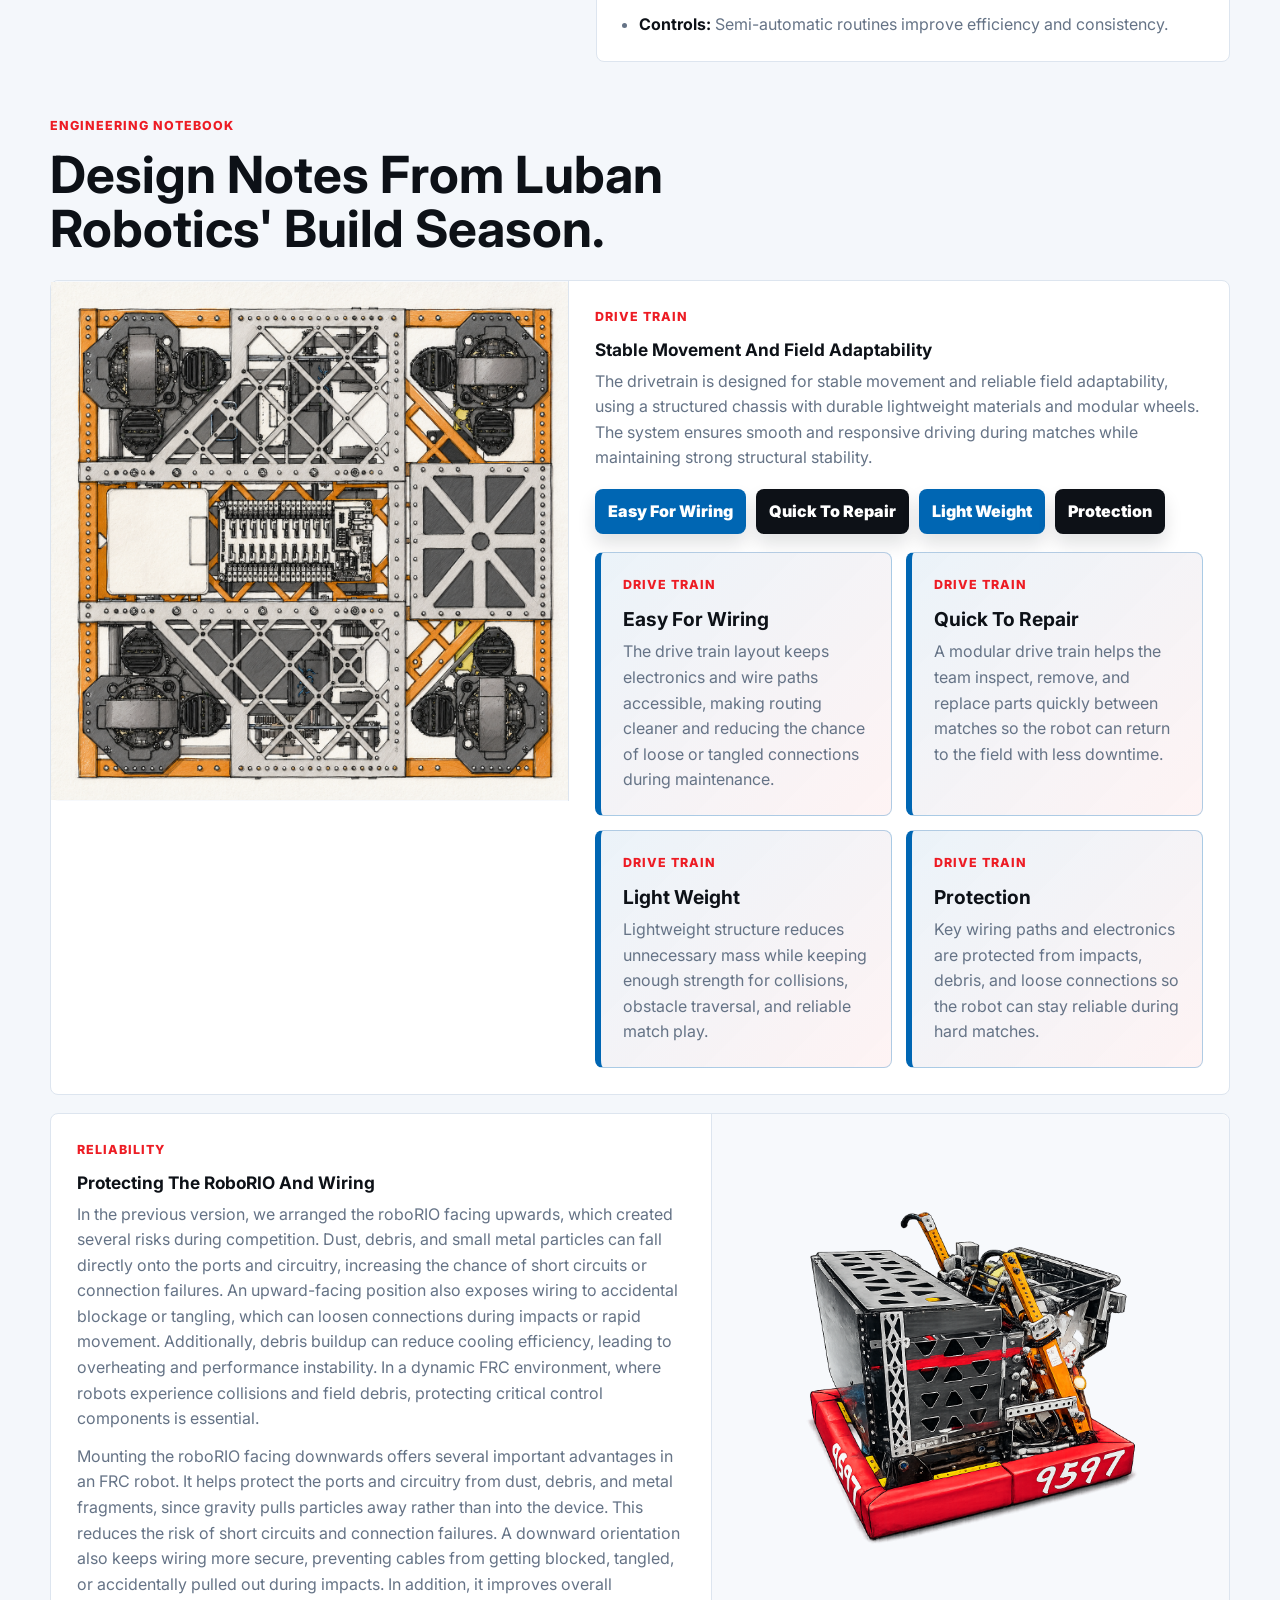
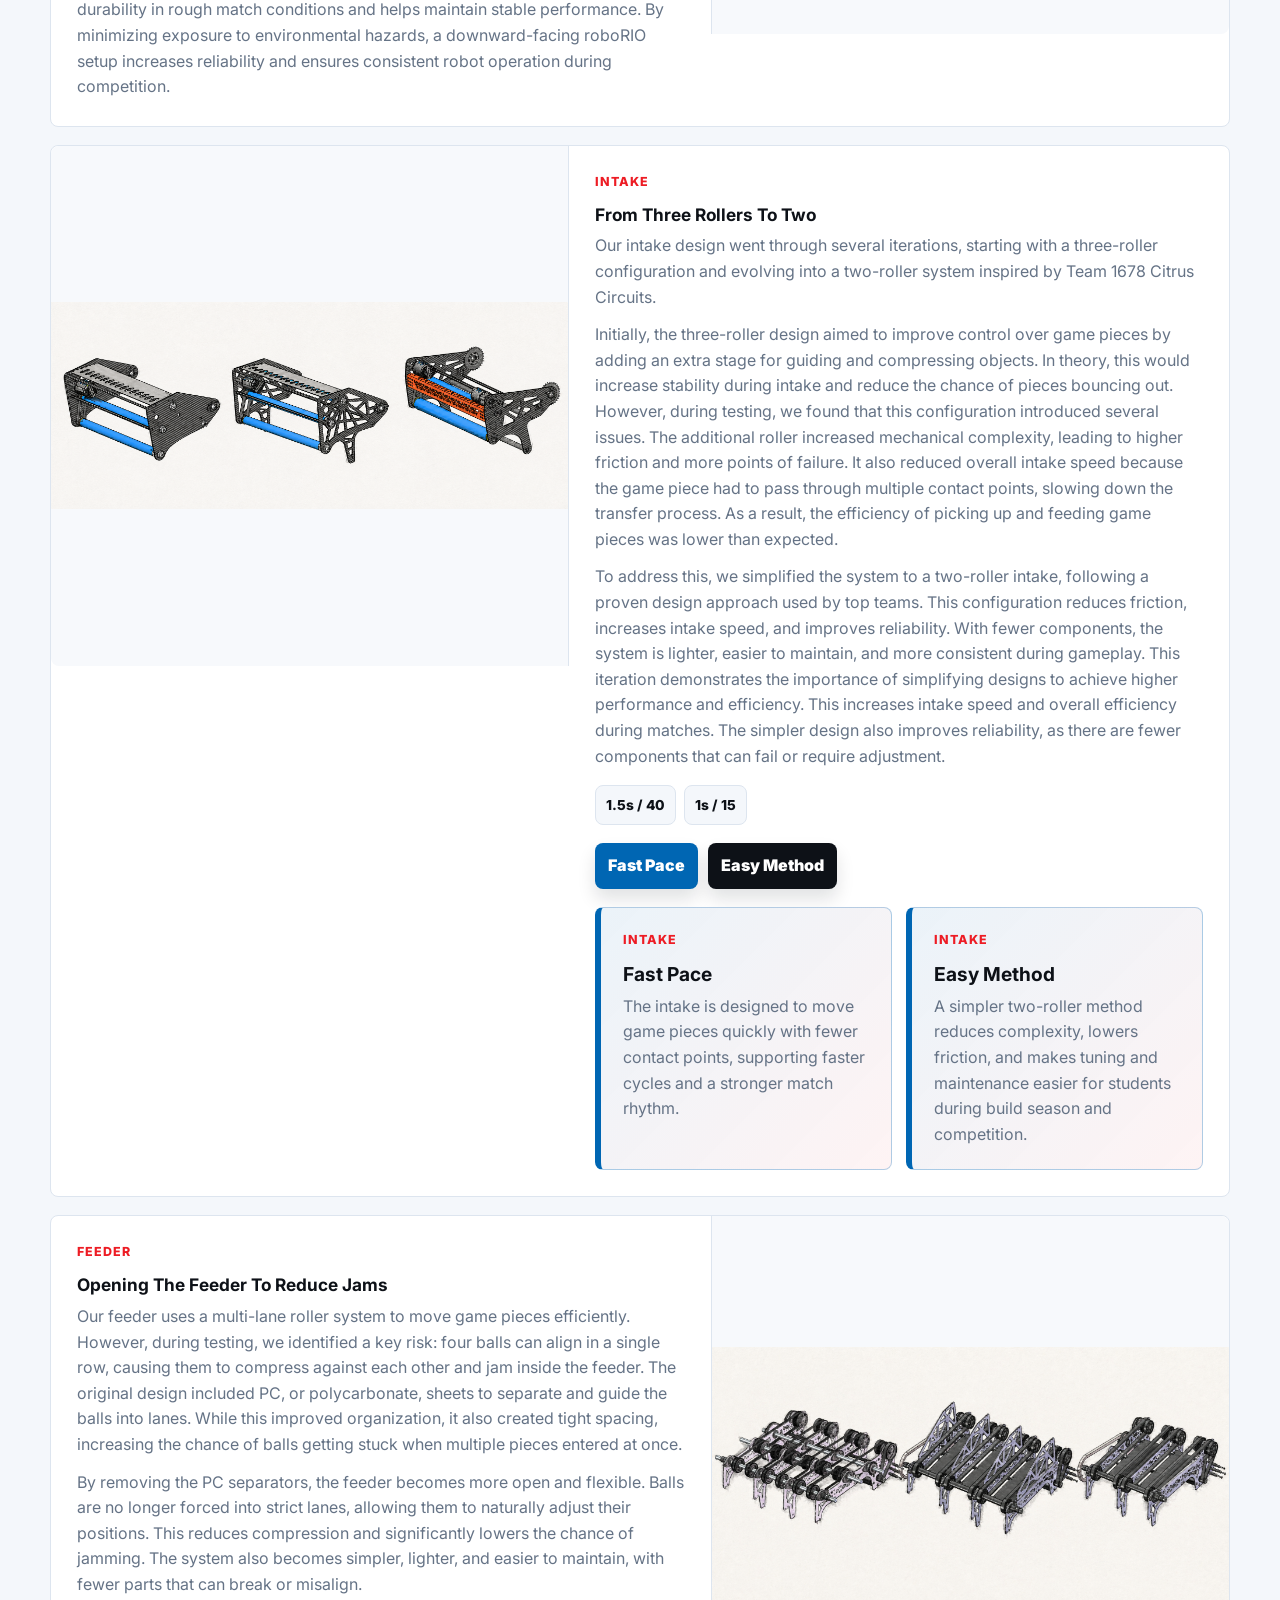
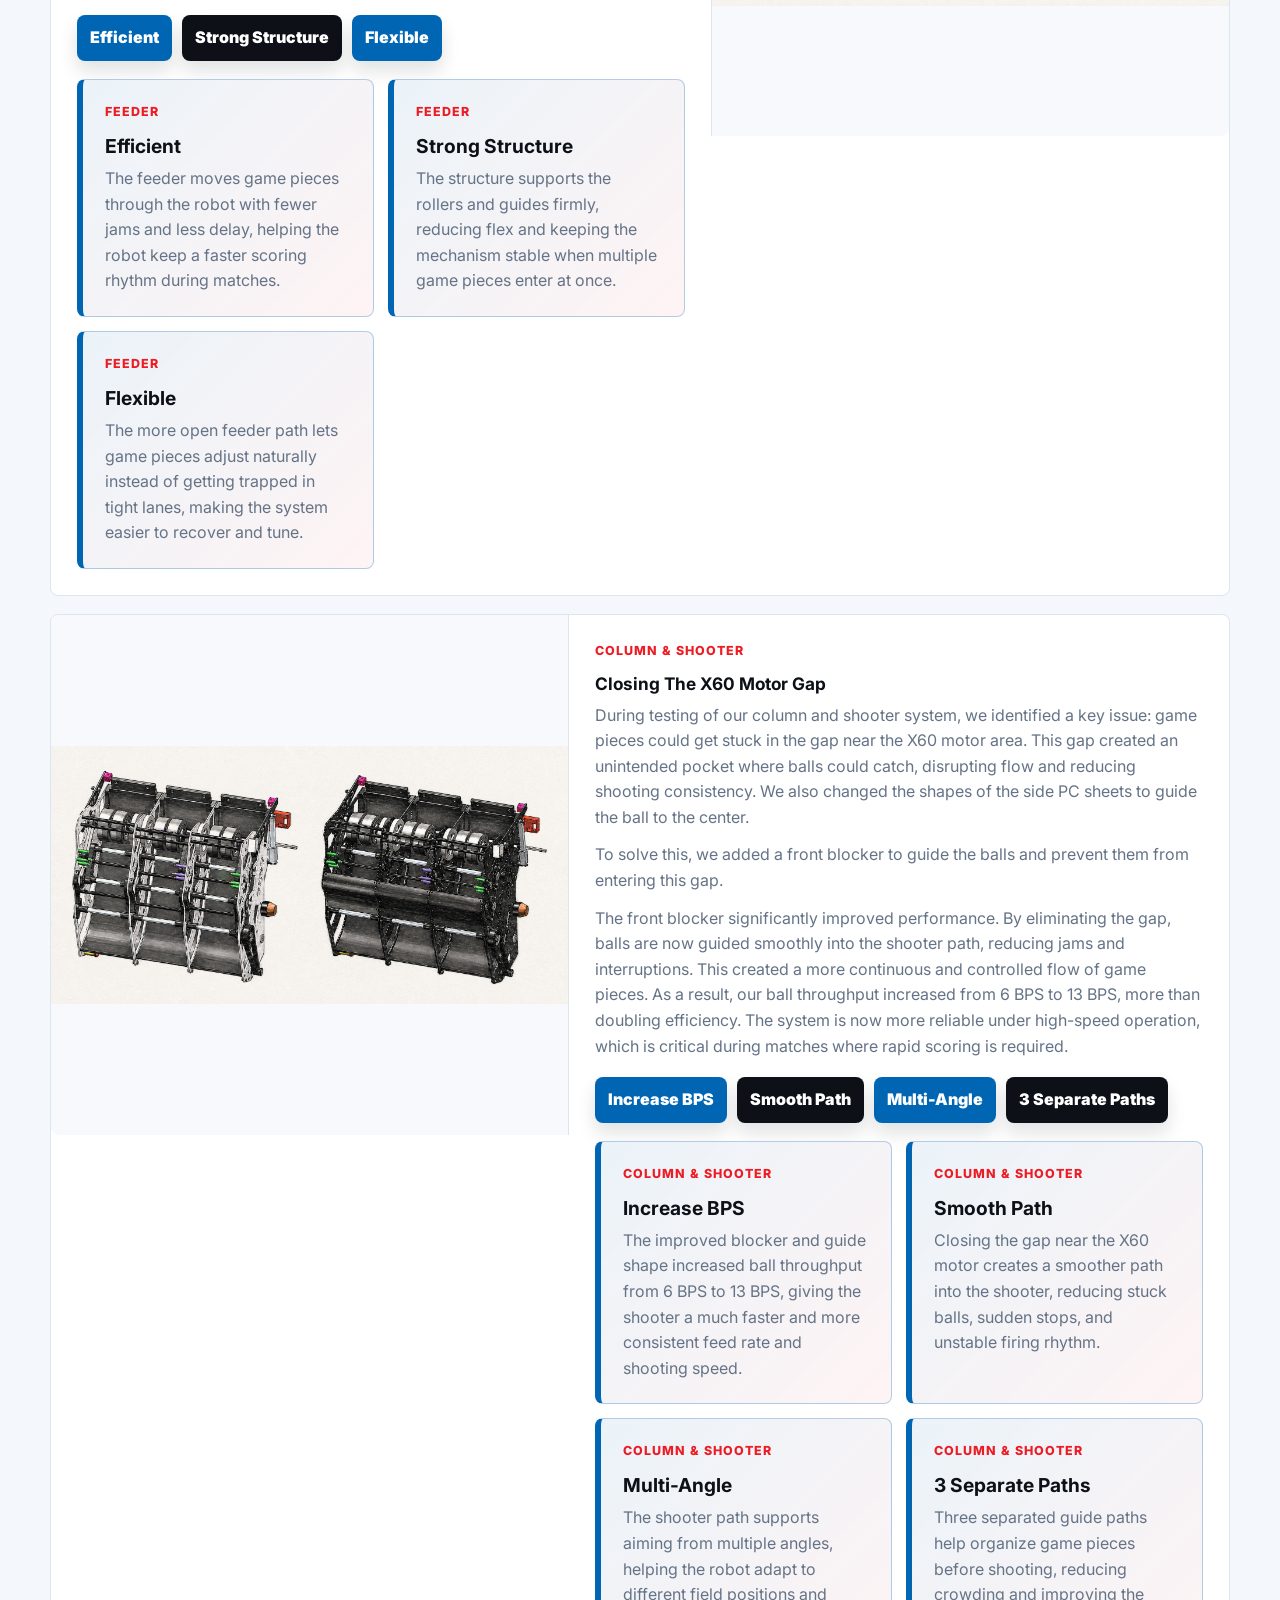
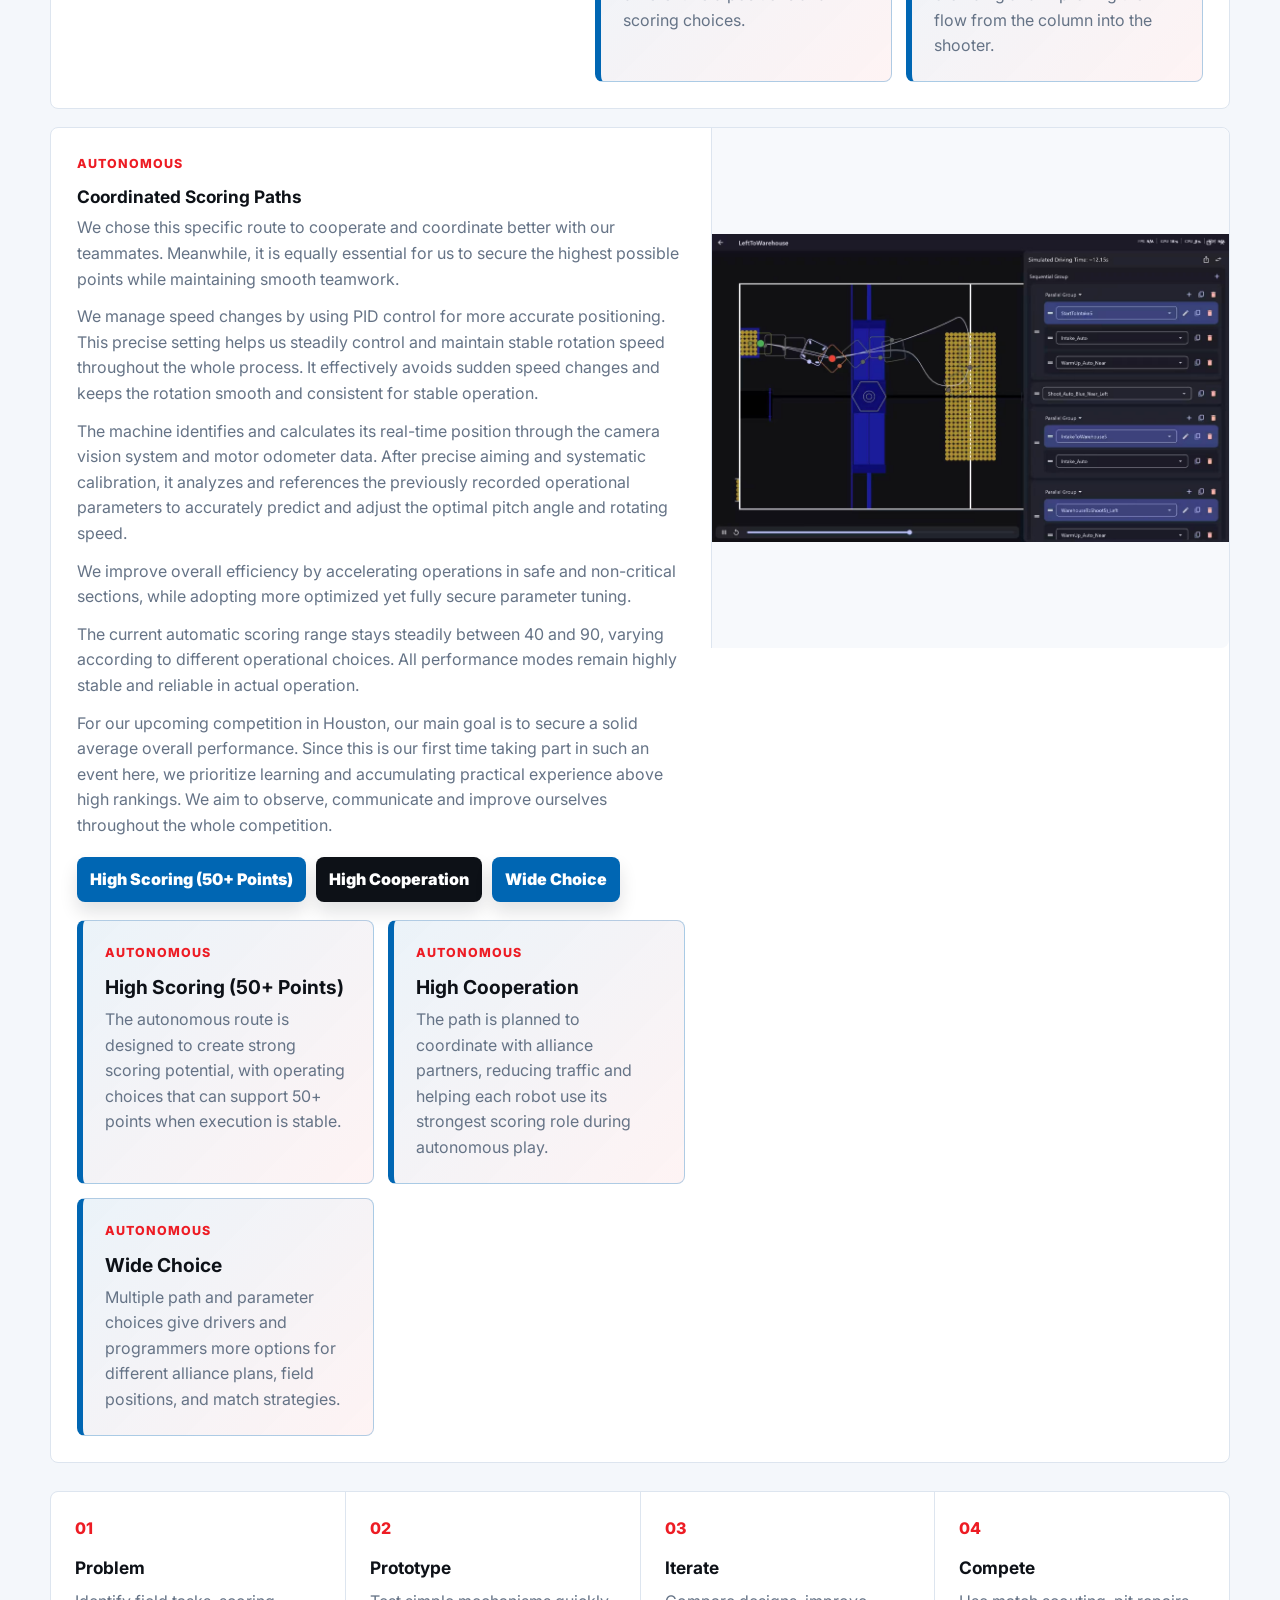
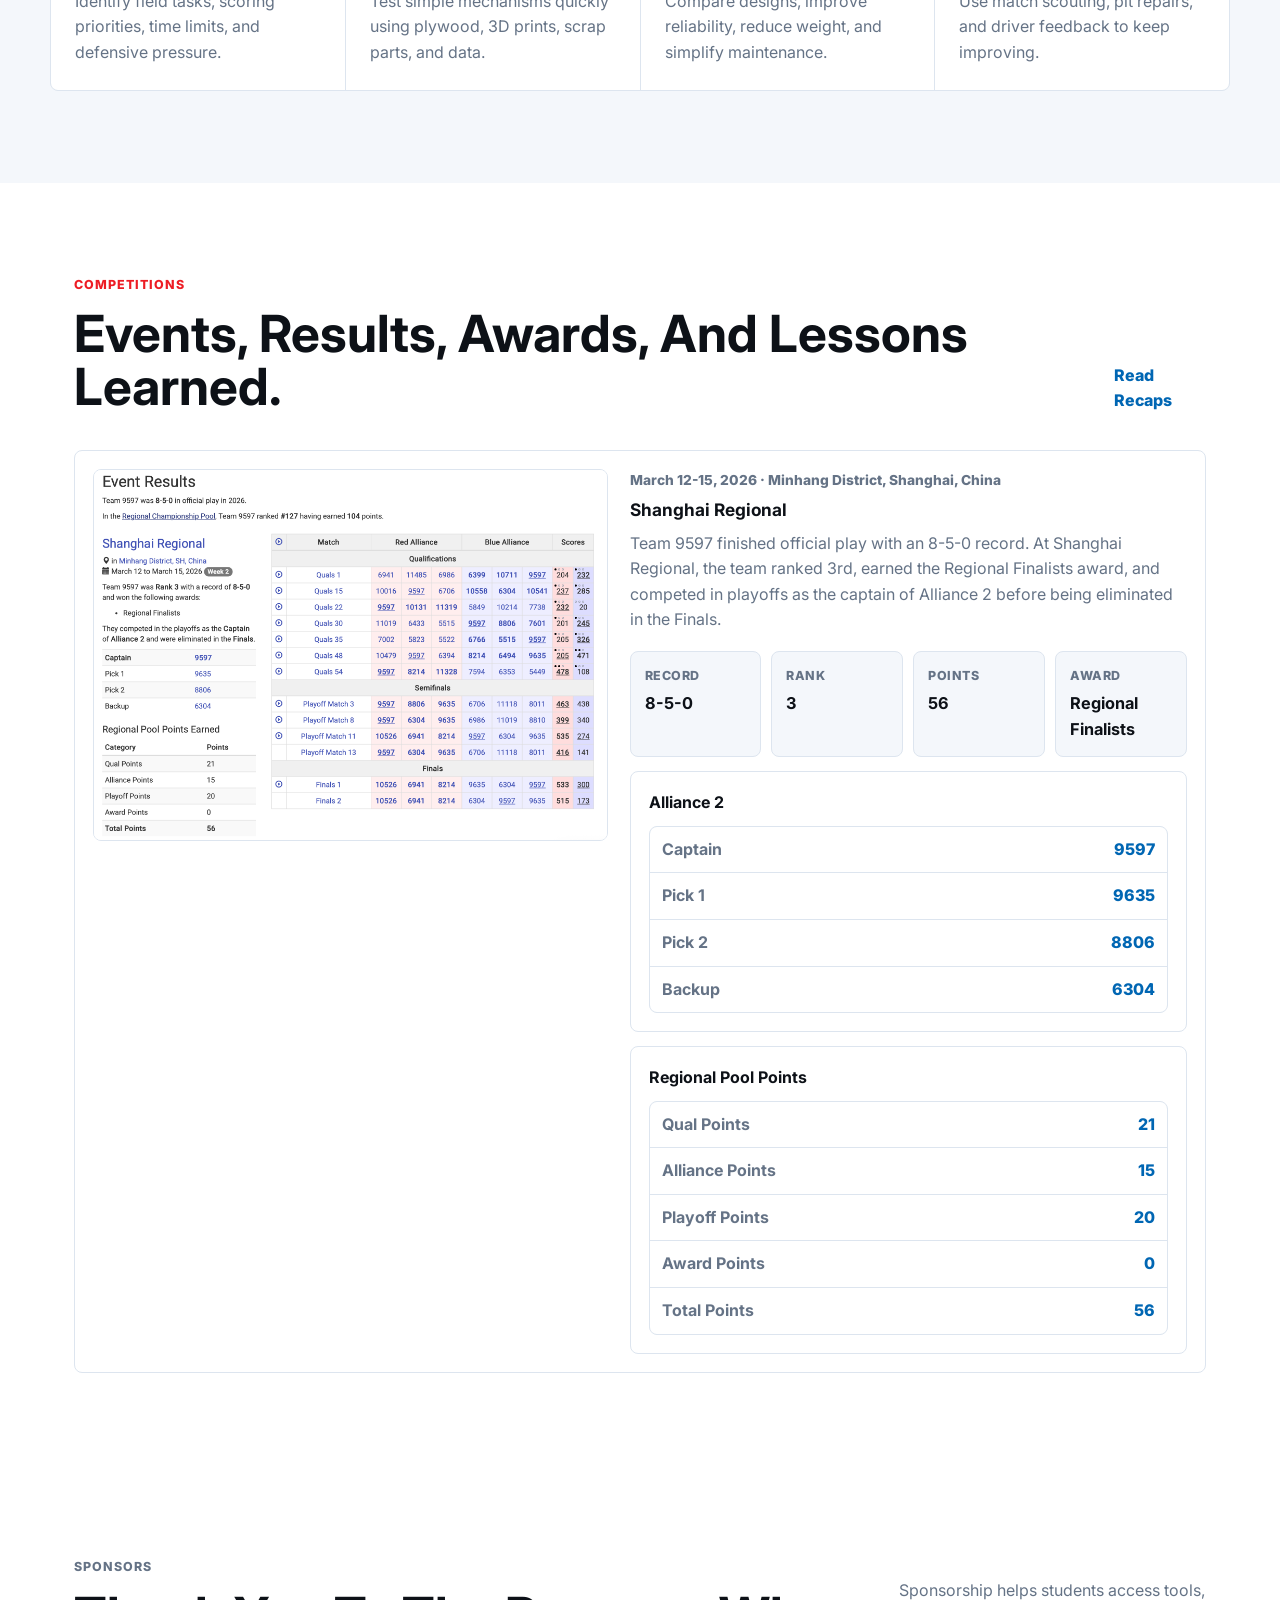
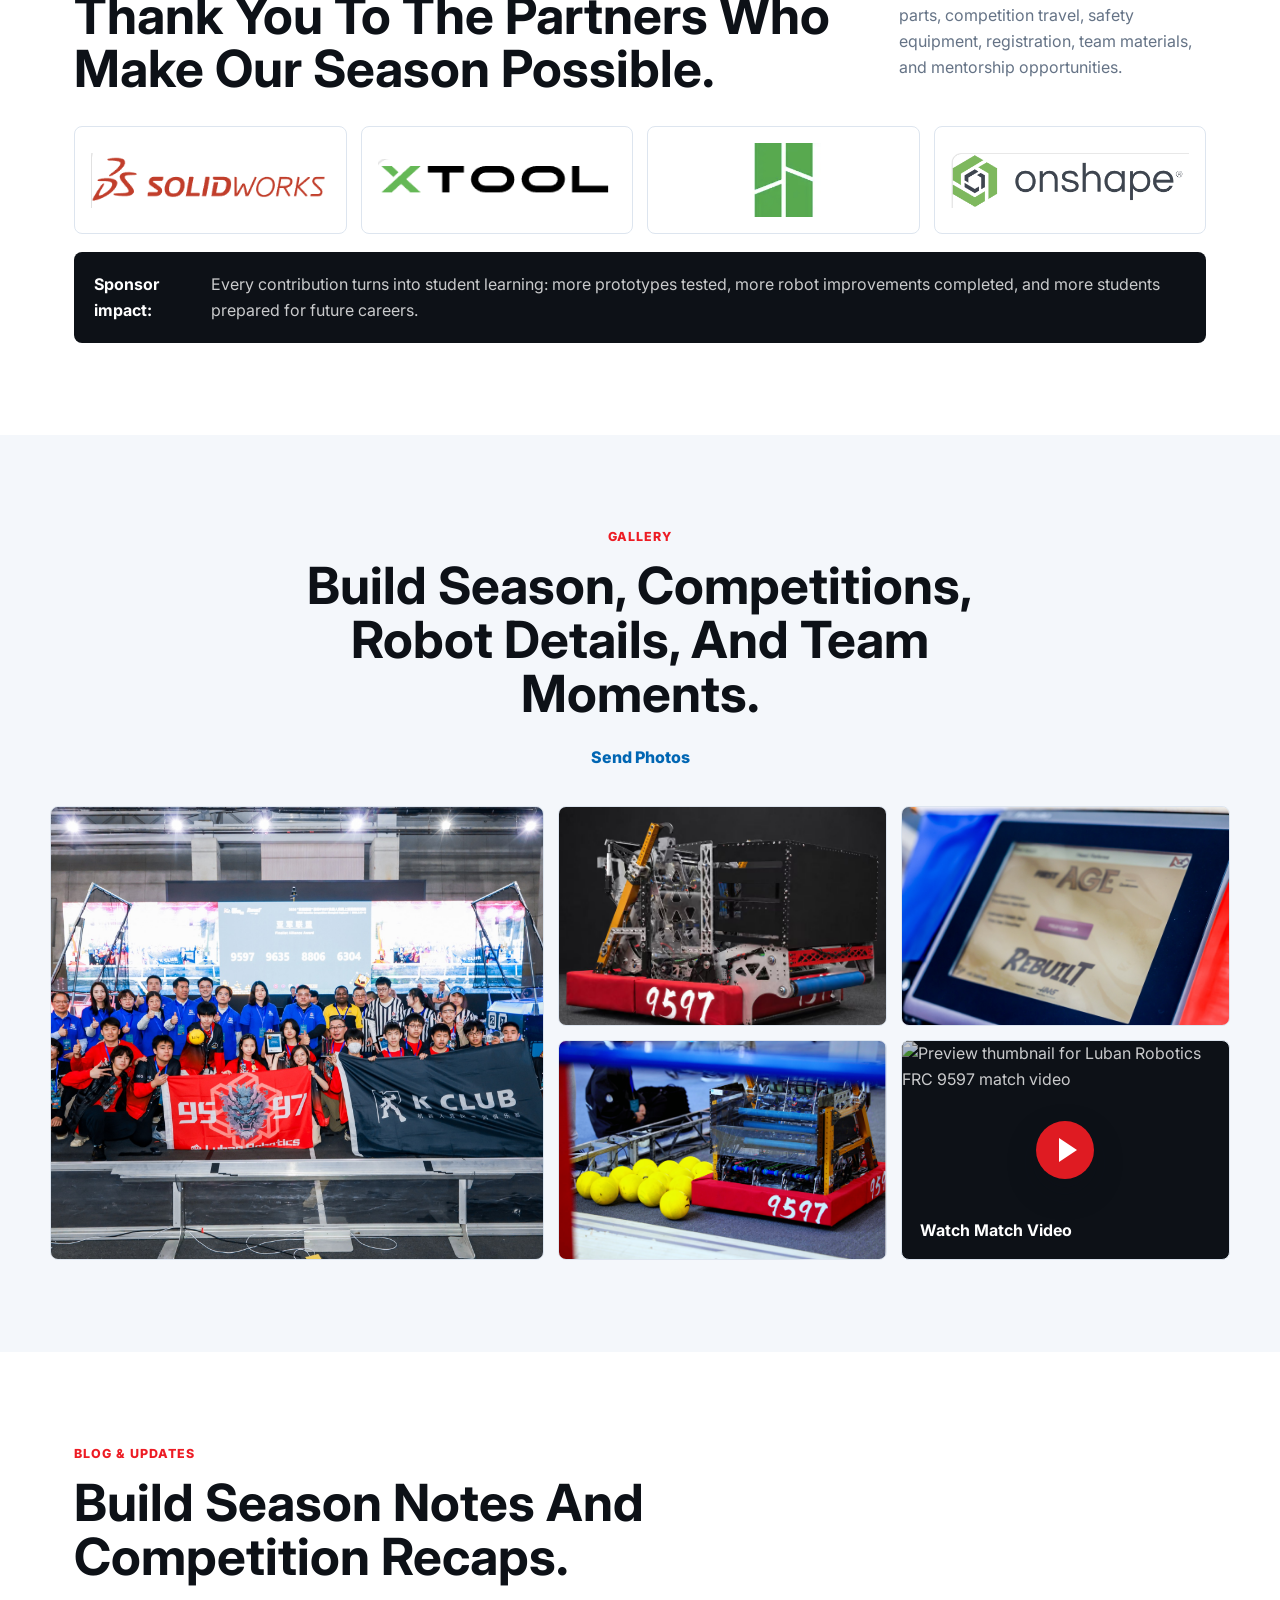
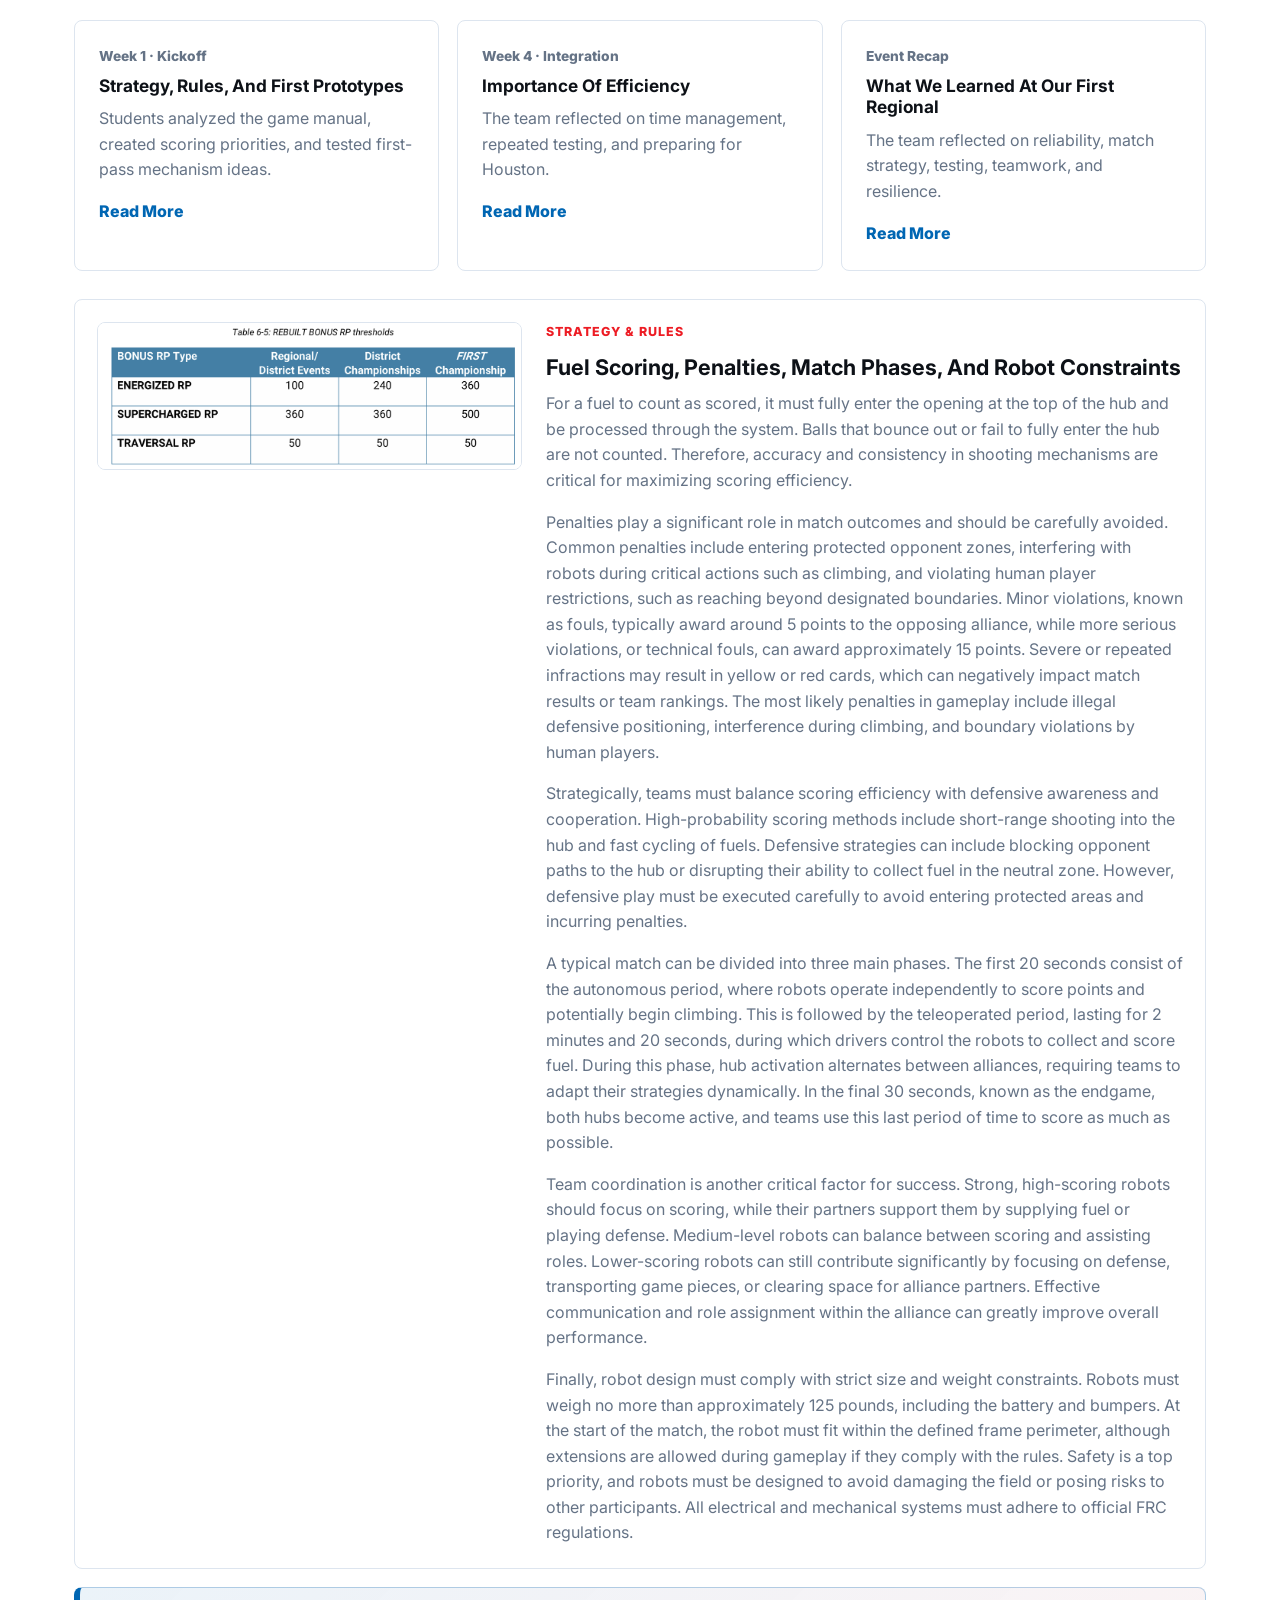
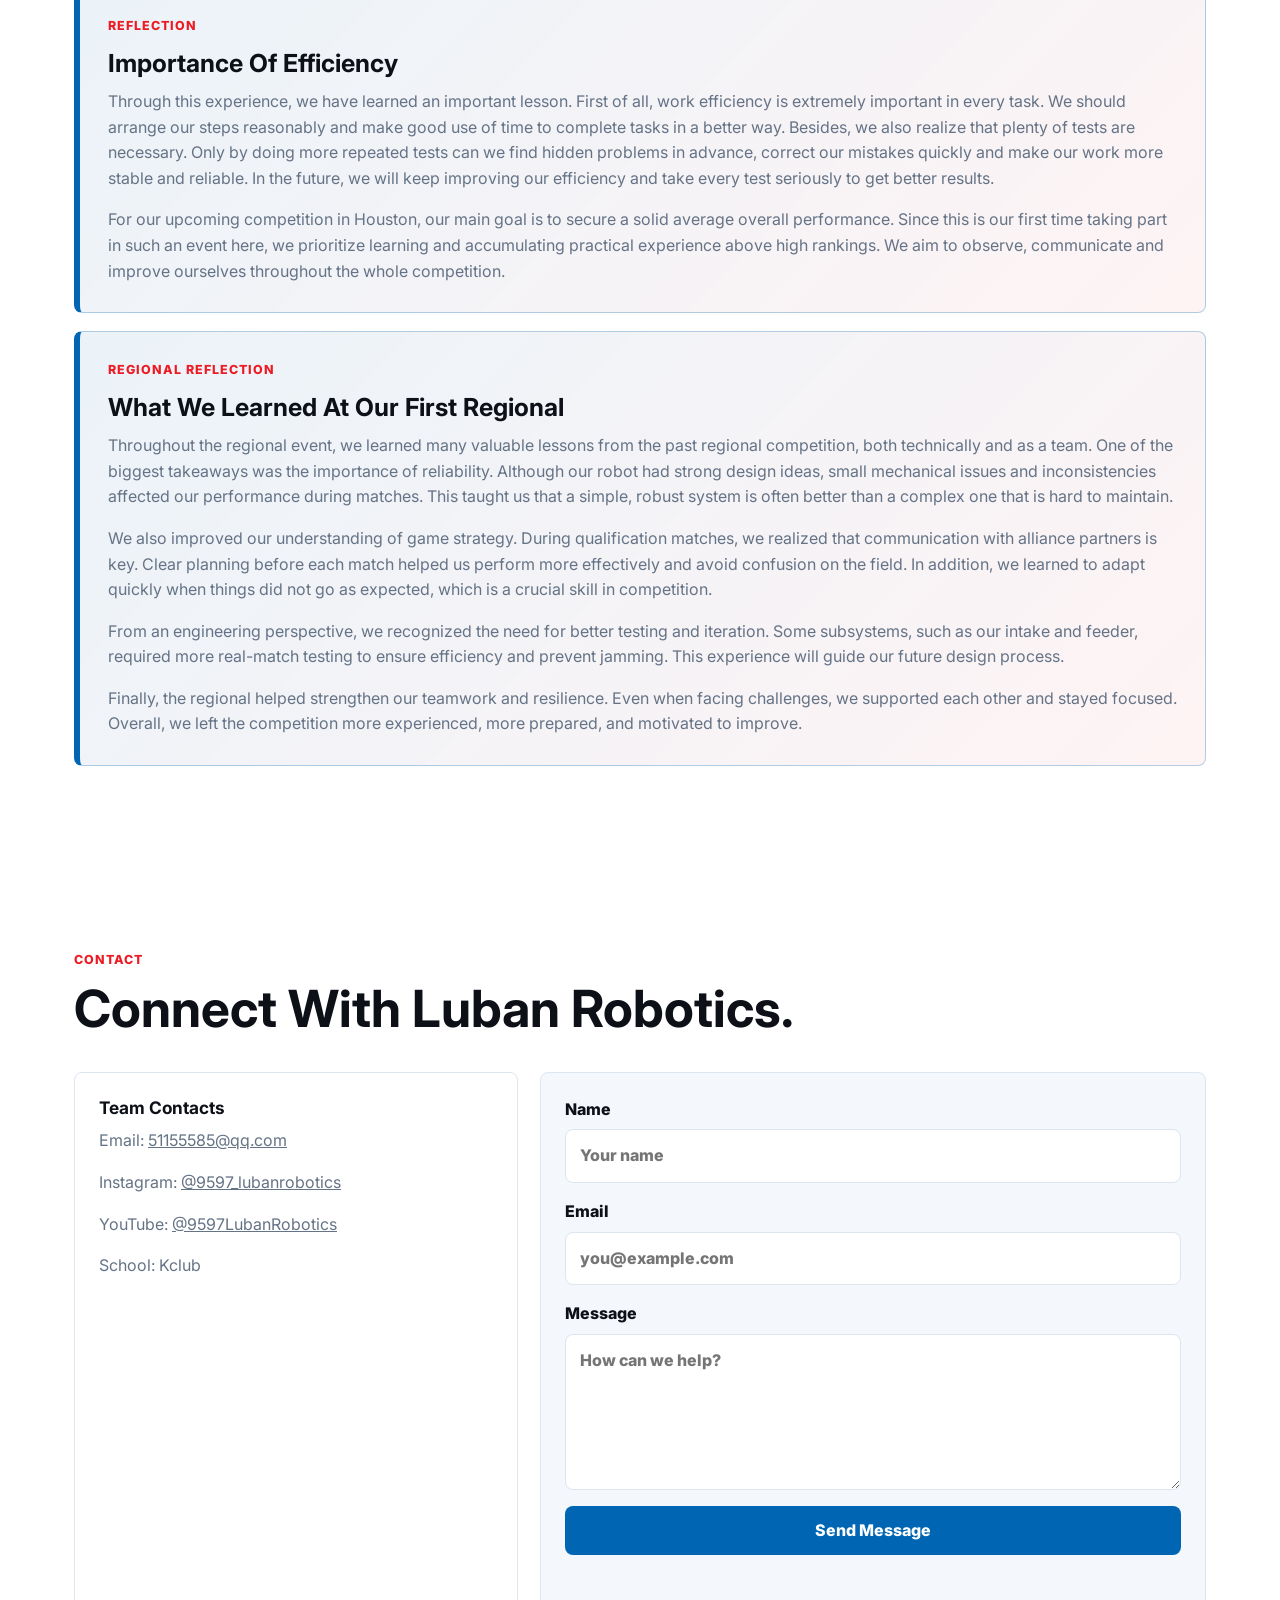
==== commit ef4dba27: "Update team highlights and engineering details" ====
--- a/index.html
+++ b/index.html
@@ -69,8 +69,8 @@
         </div>
         <div class="achievement-strip" aria-label="Key achievements">
           <article>
-            <strong>Regional Finalist</strong>
-            <span>2025 Season Highlight</span>
+            <strong>2025 &amp; 2026 Finalist</strong>
+            <span>Regional Finalist · World Championship Team</span>
           </article>
           <article>
             <strong>Passioned Learner</strong>
@@ -86,7 +86,7 @@
           </article>
         </div>
         <div class="secondary-page-actions" aria-label="More about Luban Robotics">
-          <a class="button primary" href="teammates.html">Meet Our Teammates</a>
+          <a class="button primary" href="teammates.html">Meet Our Team Member</a>
           <a class="button secondary" href="engineering-notebook.html">Engineering Notebook</a>
           <a class="button secondary" href="binder.html">Team Binder</a>
         </div>
@@ -187,6 +187,21 @@
                 <span>Design changes focus on reliability, fewer jams, and faster scoring.</span>
               </article>
             </div>
+            <article class="feature-card technical-focus-card">
+              <h3>Technical Focus</h3>
+              <p>
+                The robot is designed as one connected system: the drive train creates stable field
+                positioning, the intake and feeder protect fast cycle speed, the column and shooter
+                keep a consistent ball path, and the software layer uses vision, odometry, and PID
+                control to support accurate movement and shooting.
+              </p>
+              <ul class="technical-detail-list">
+                <li><strong>Ball Path:</strong> Open feeder geometry reduces compression and jams.</li>
+                <li><strong>Shooting:</strong> Column changes raised throughput from 6 BPS to 13 BPS.</li>
+                <li><strong>Serviceability:</strong> Modular layouts make wiring and repairs faster.</li>
+                <li><strong>Controls:</strong> Semi-automatic routines improve efficiency and consistency.</li>
+              </ul>
+            </article>
           </div>
         </div>
         <div class="notebook-section" id="notebook">
--- a/styles.css
+++ b/styles.css
@@ -685,6 +685,23 @@
   margin-top: 4px;
   color: var(--muted);
   font-size: 0.92rem;
+}
+
+.technical-focus-card {
+  display: grid;
+  gap: 12px;
+}
+
+.technical-detail-list {
+  display: grid;
+  gap: 8px;
+  margin: 0;
+  padding-left: 18px;
+  color: var(--muted);
+}
+
+.technical-detail-list strong {
+  color: var(--black);
 }
 
 .notebook-section {
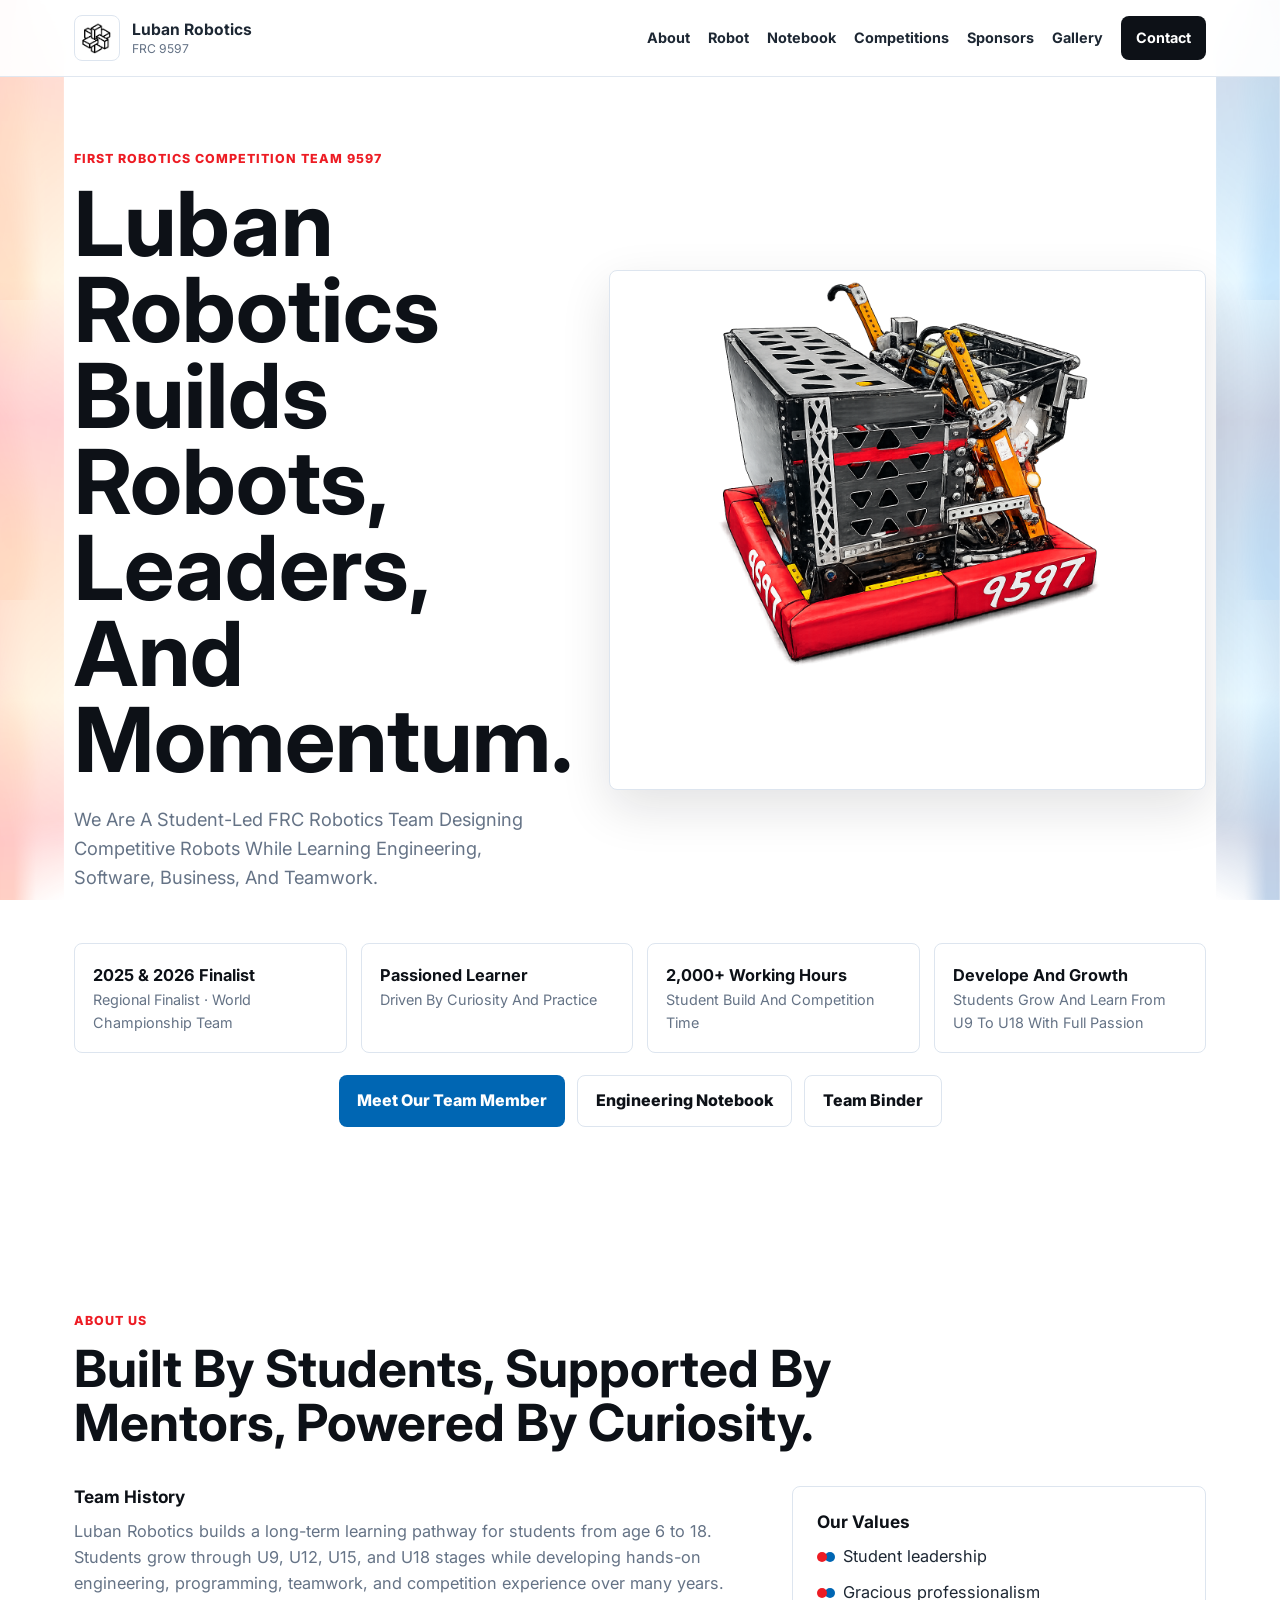
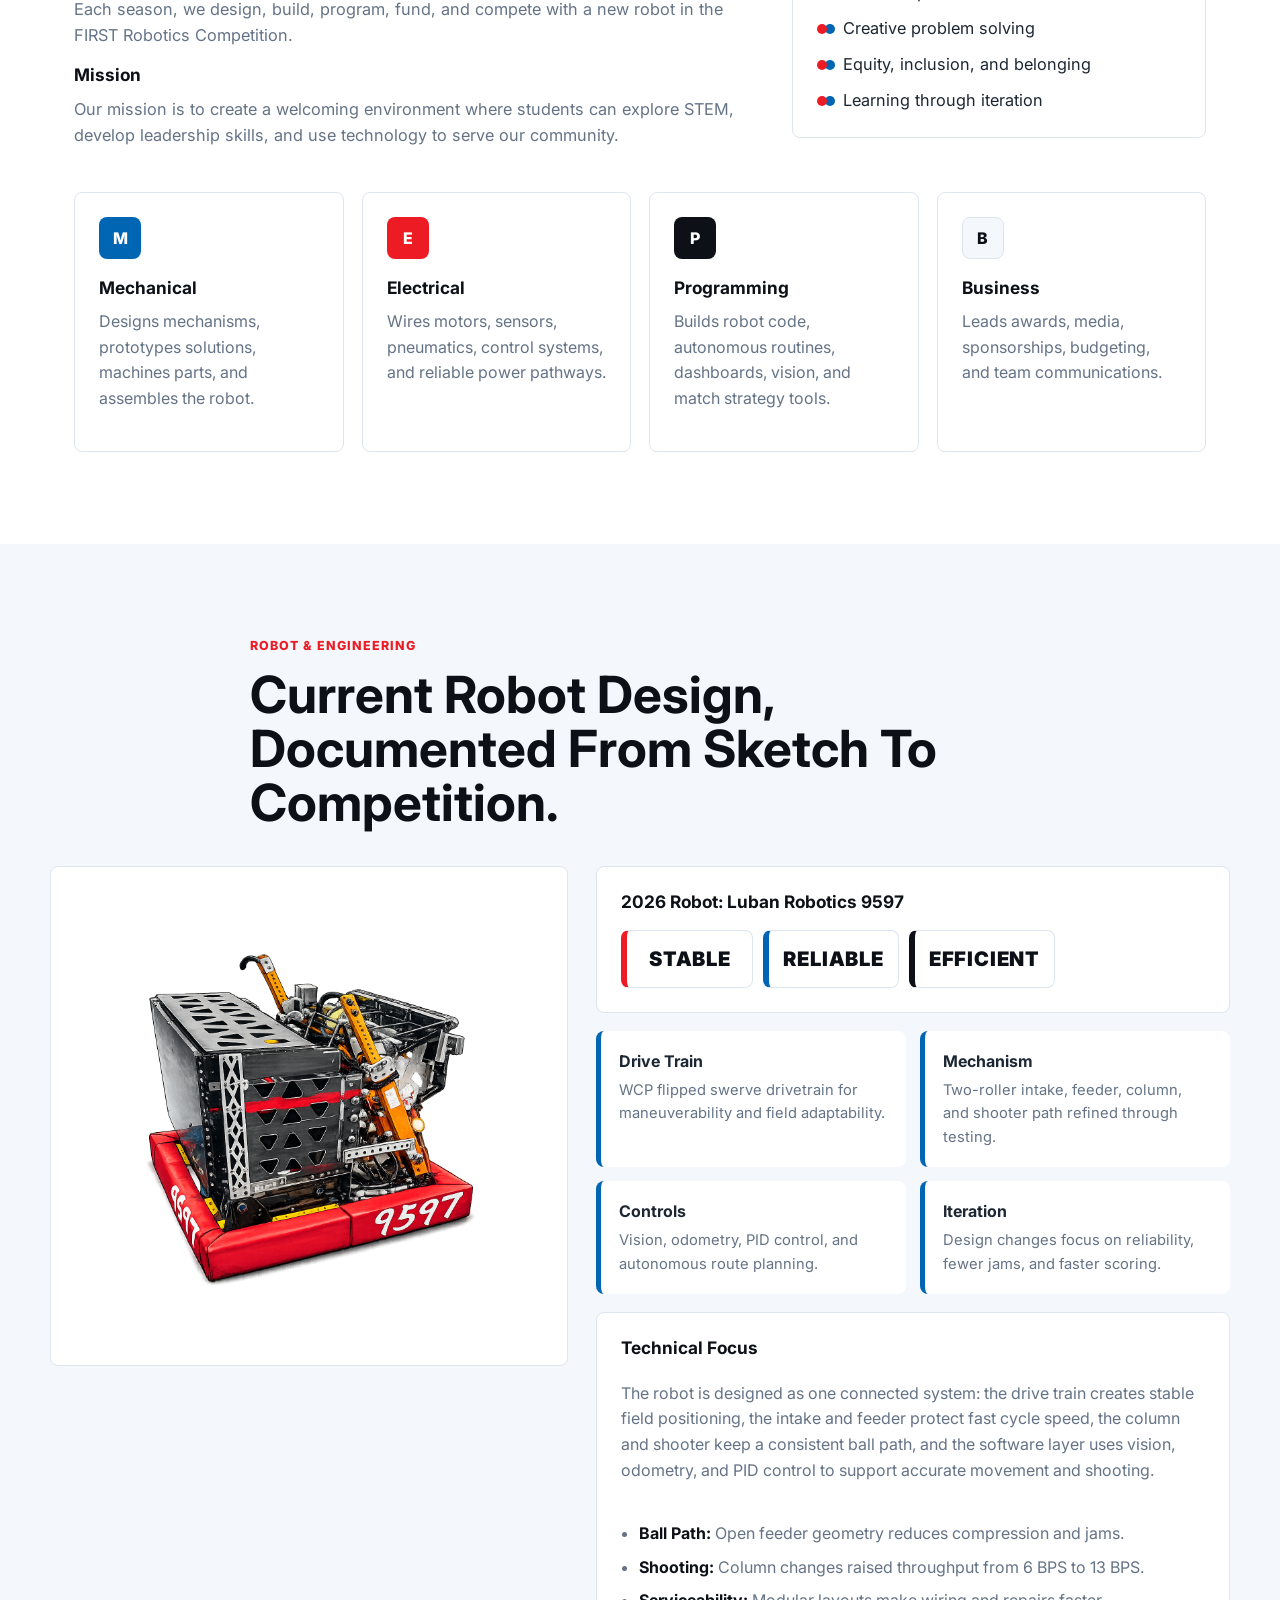
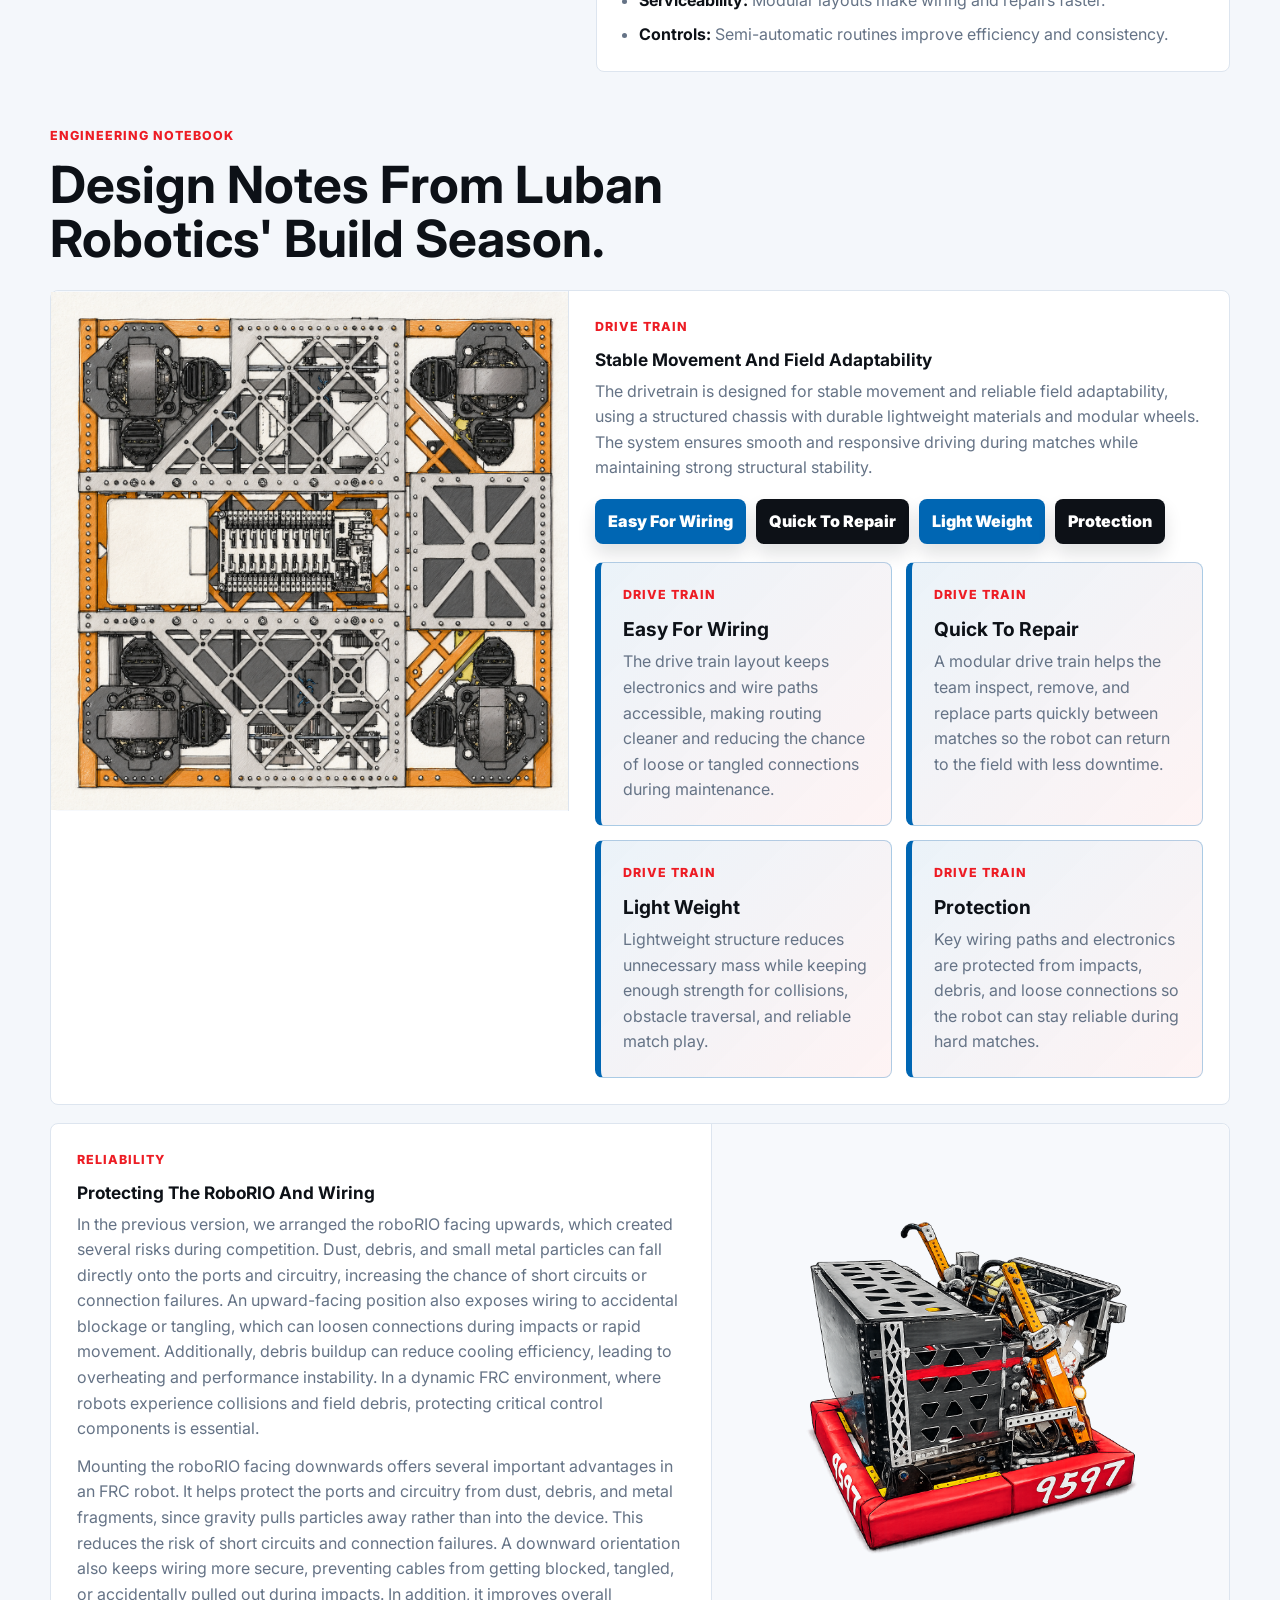
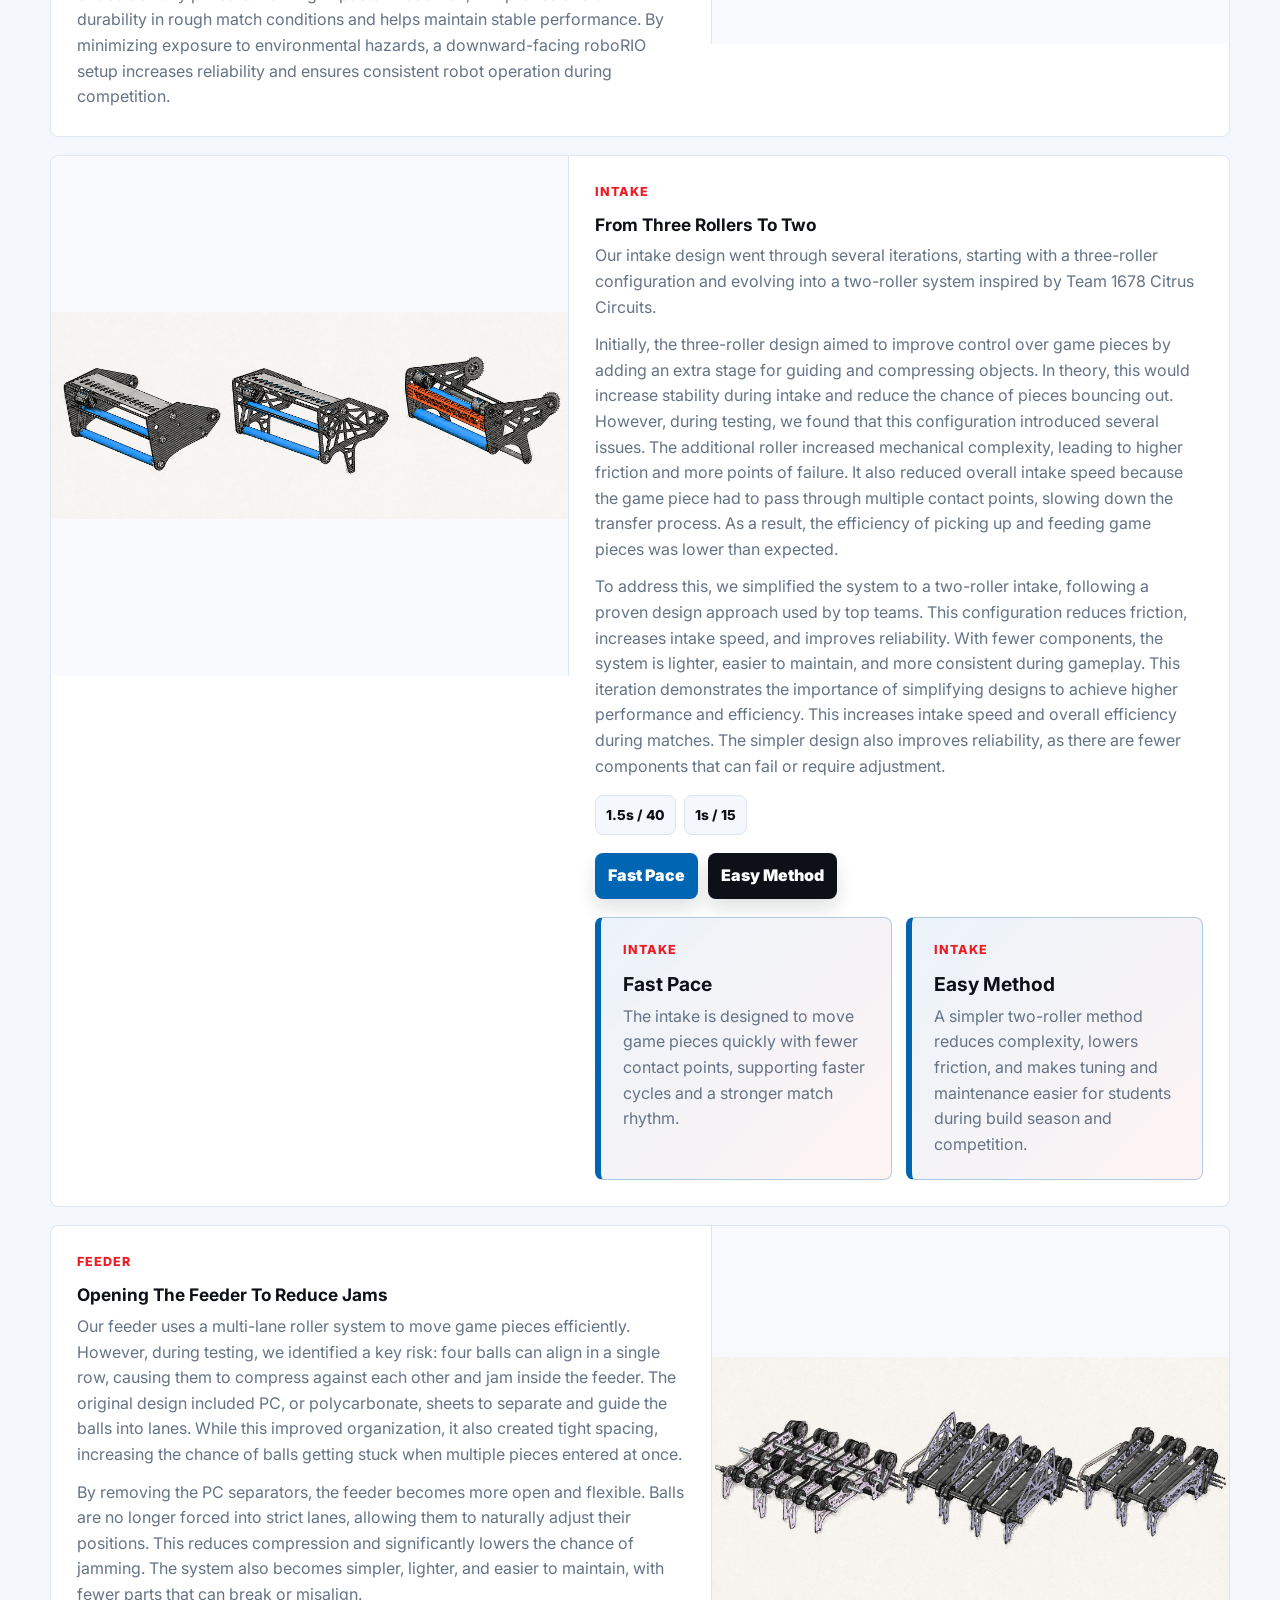
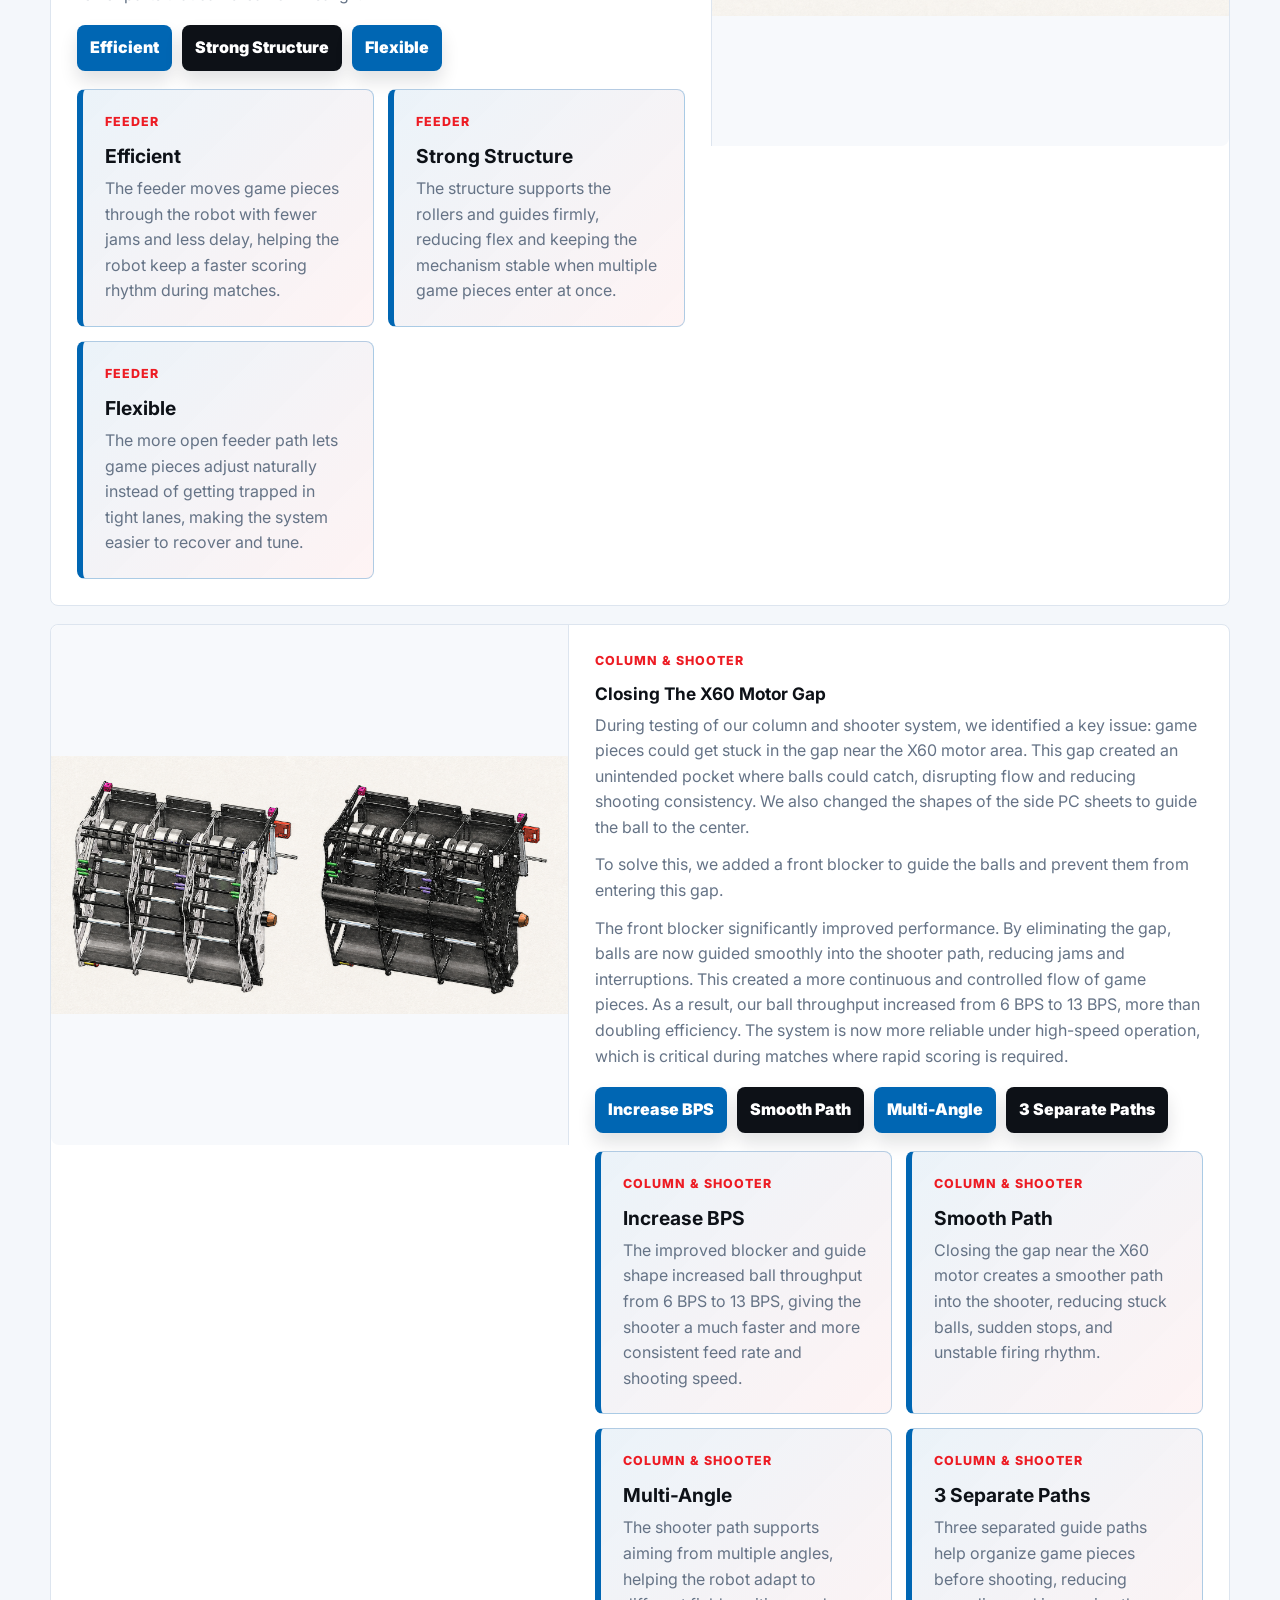
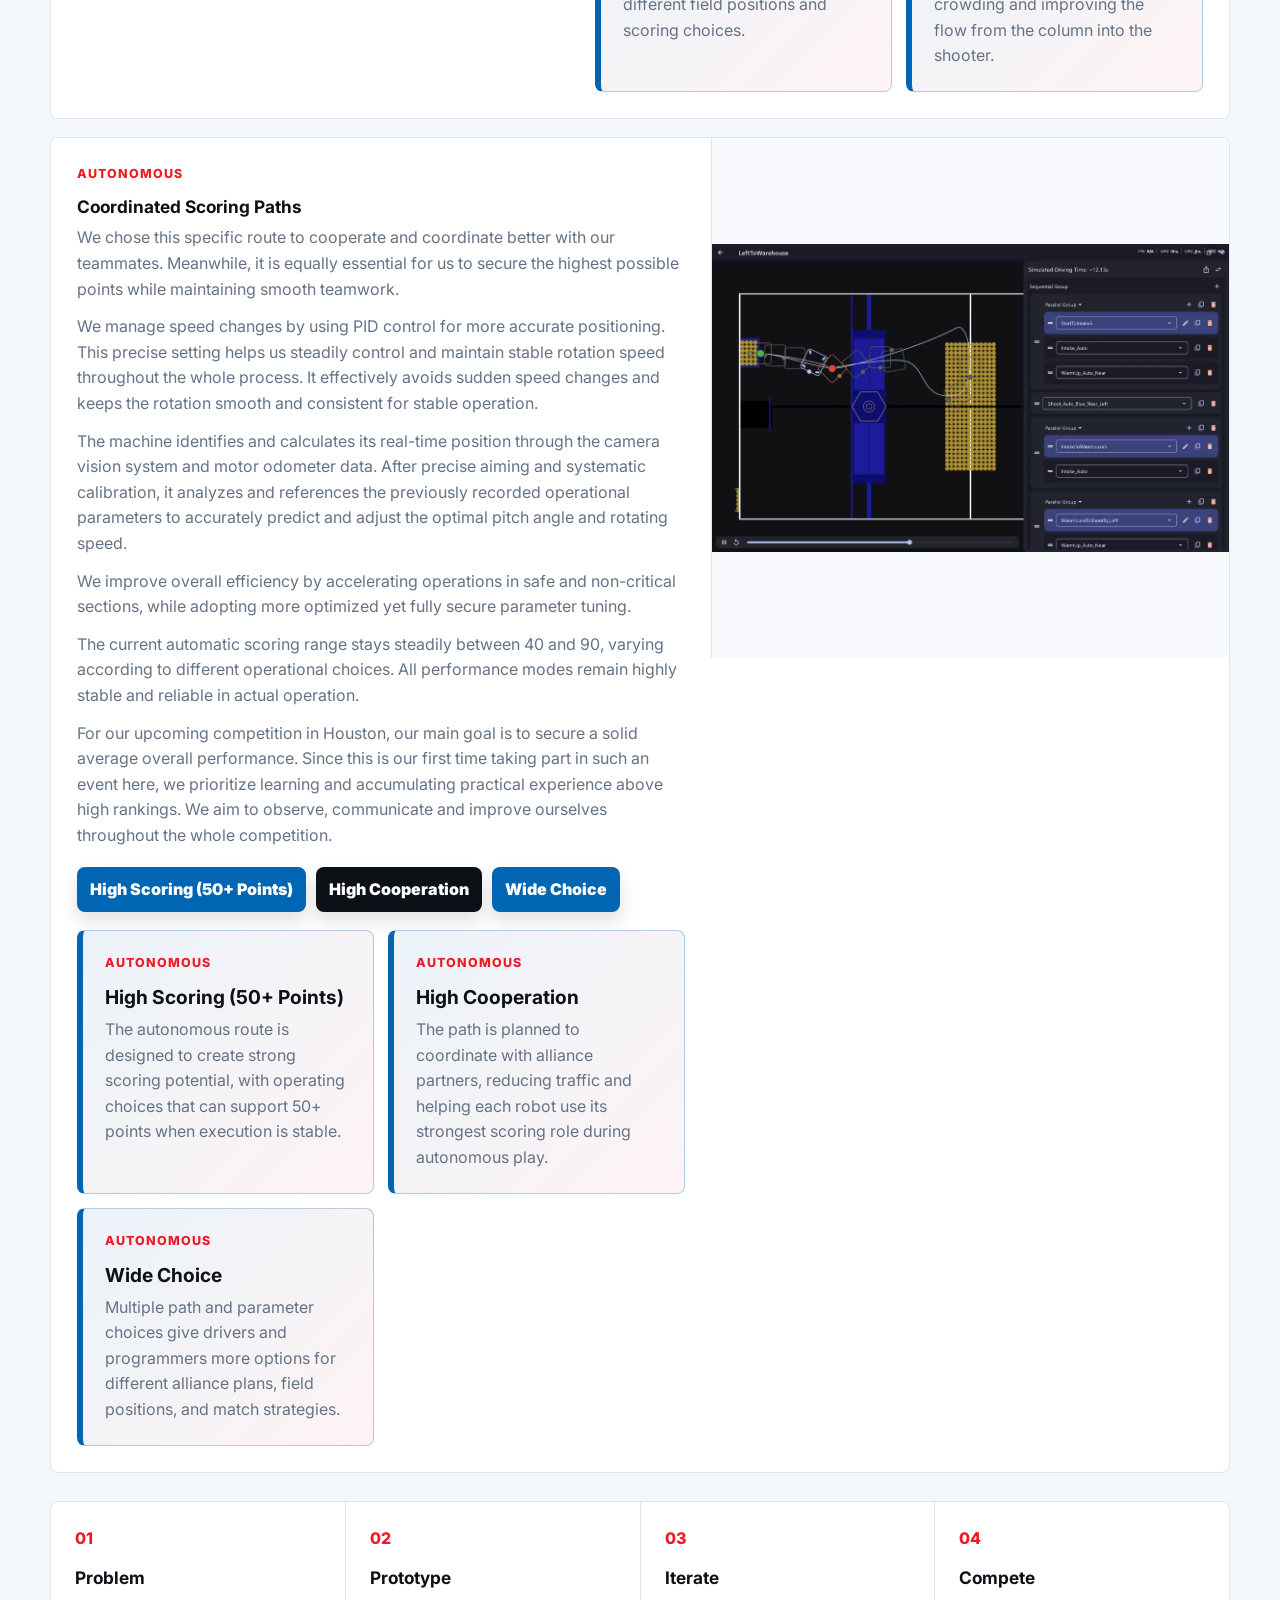
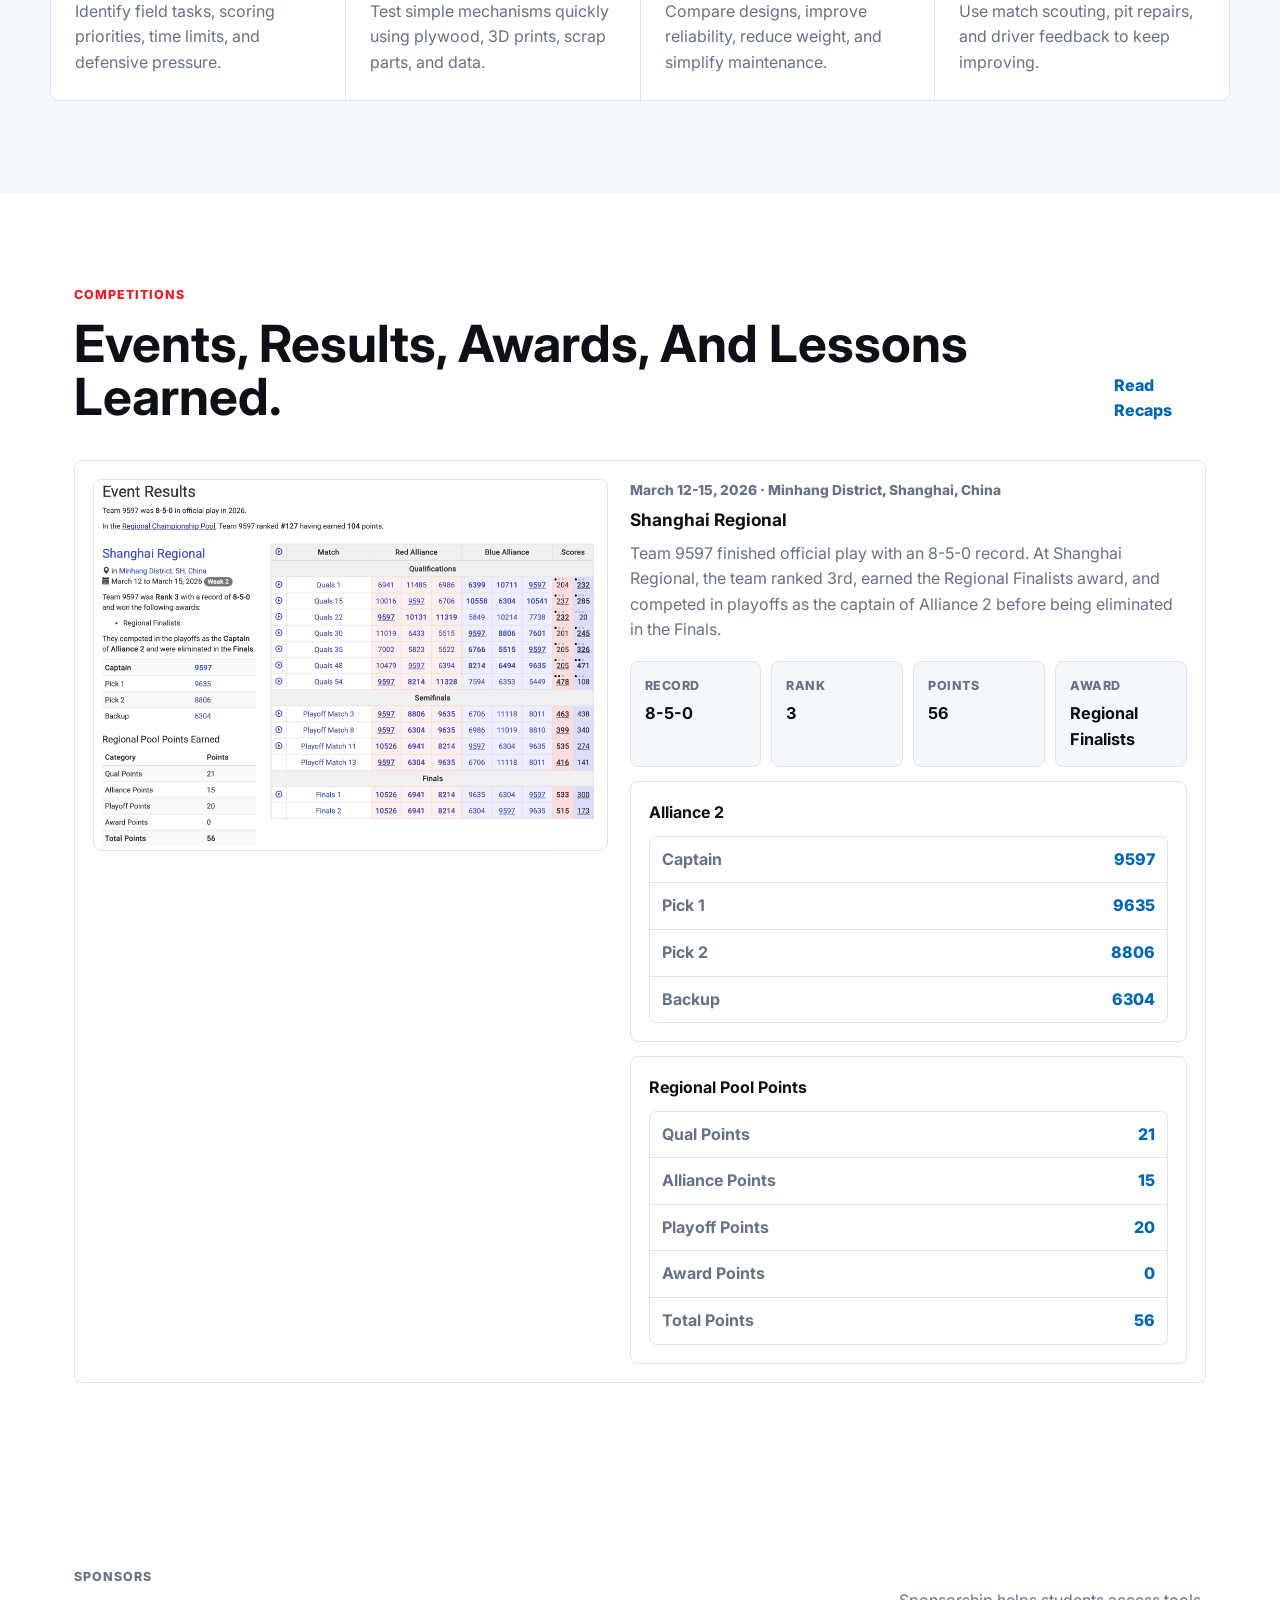
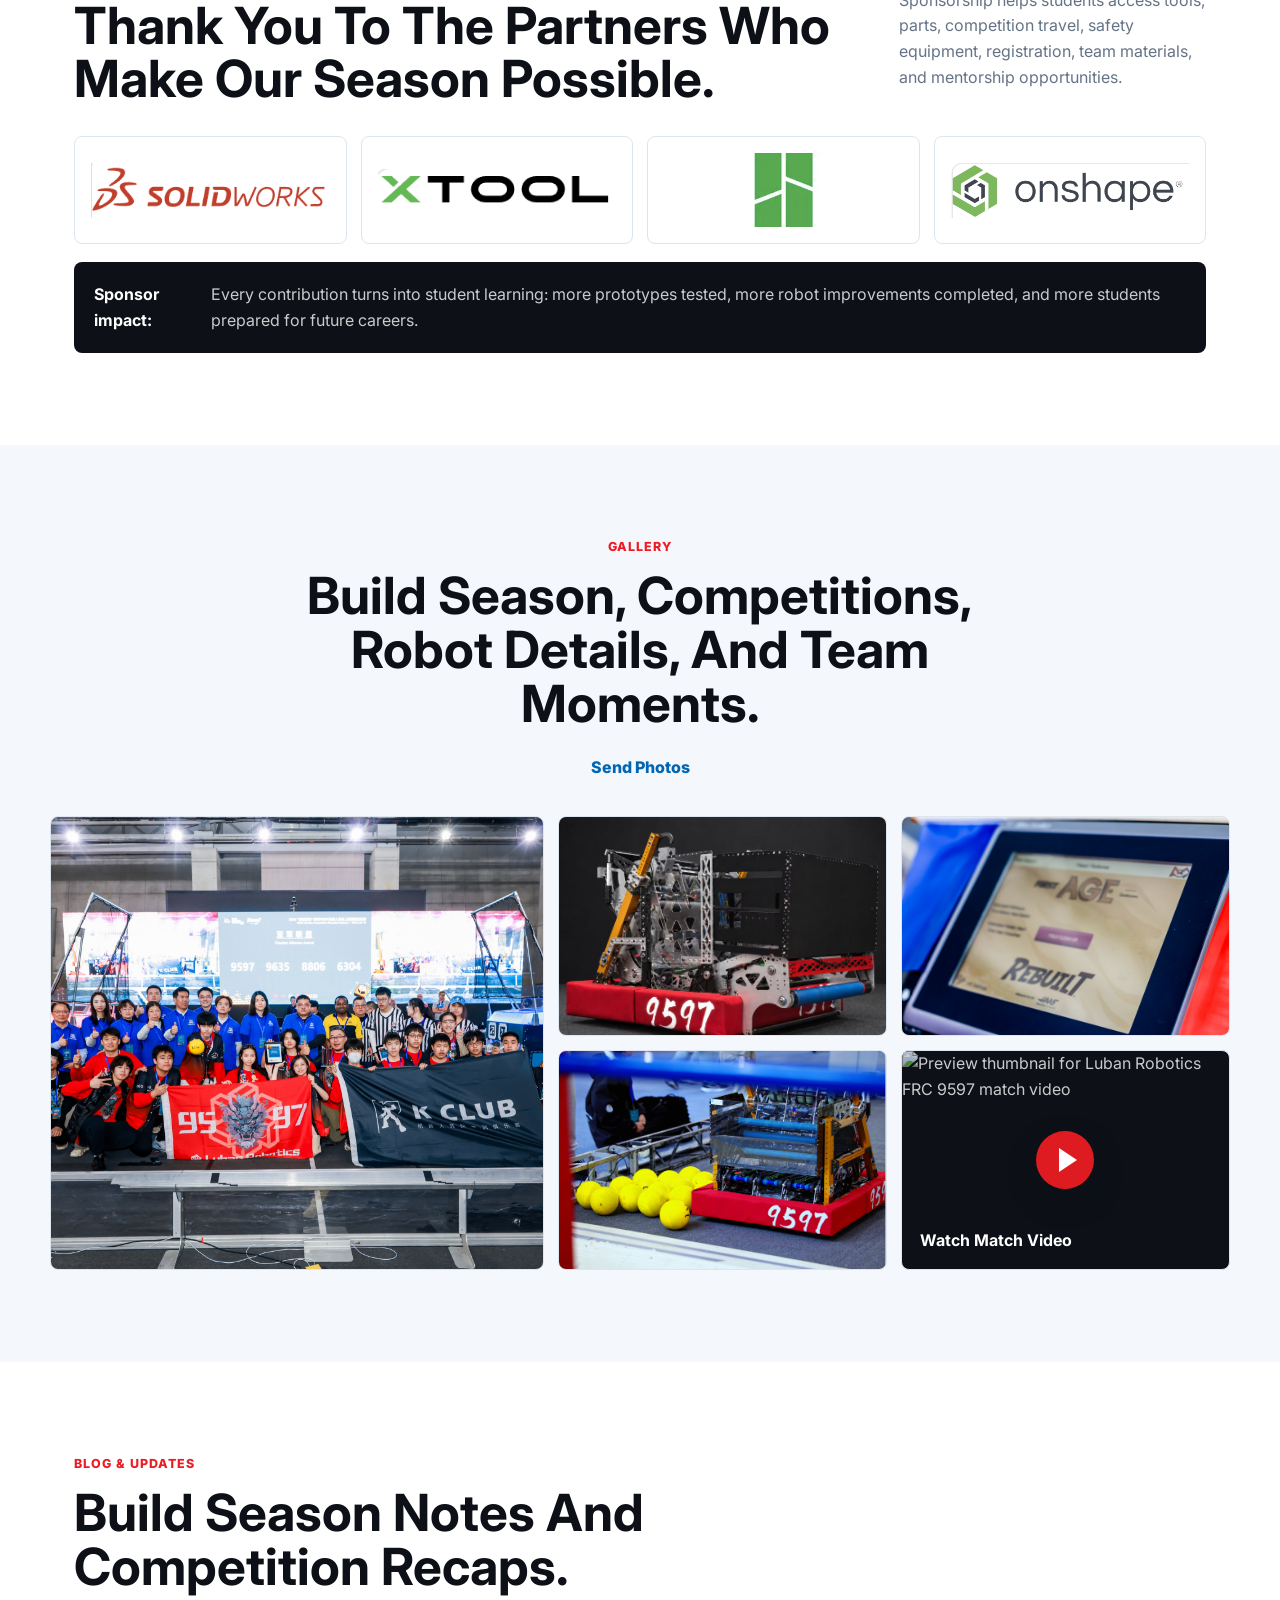
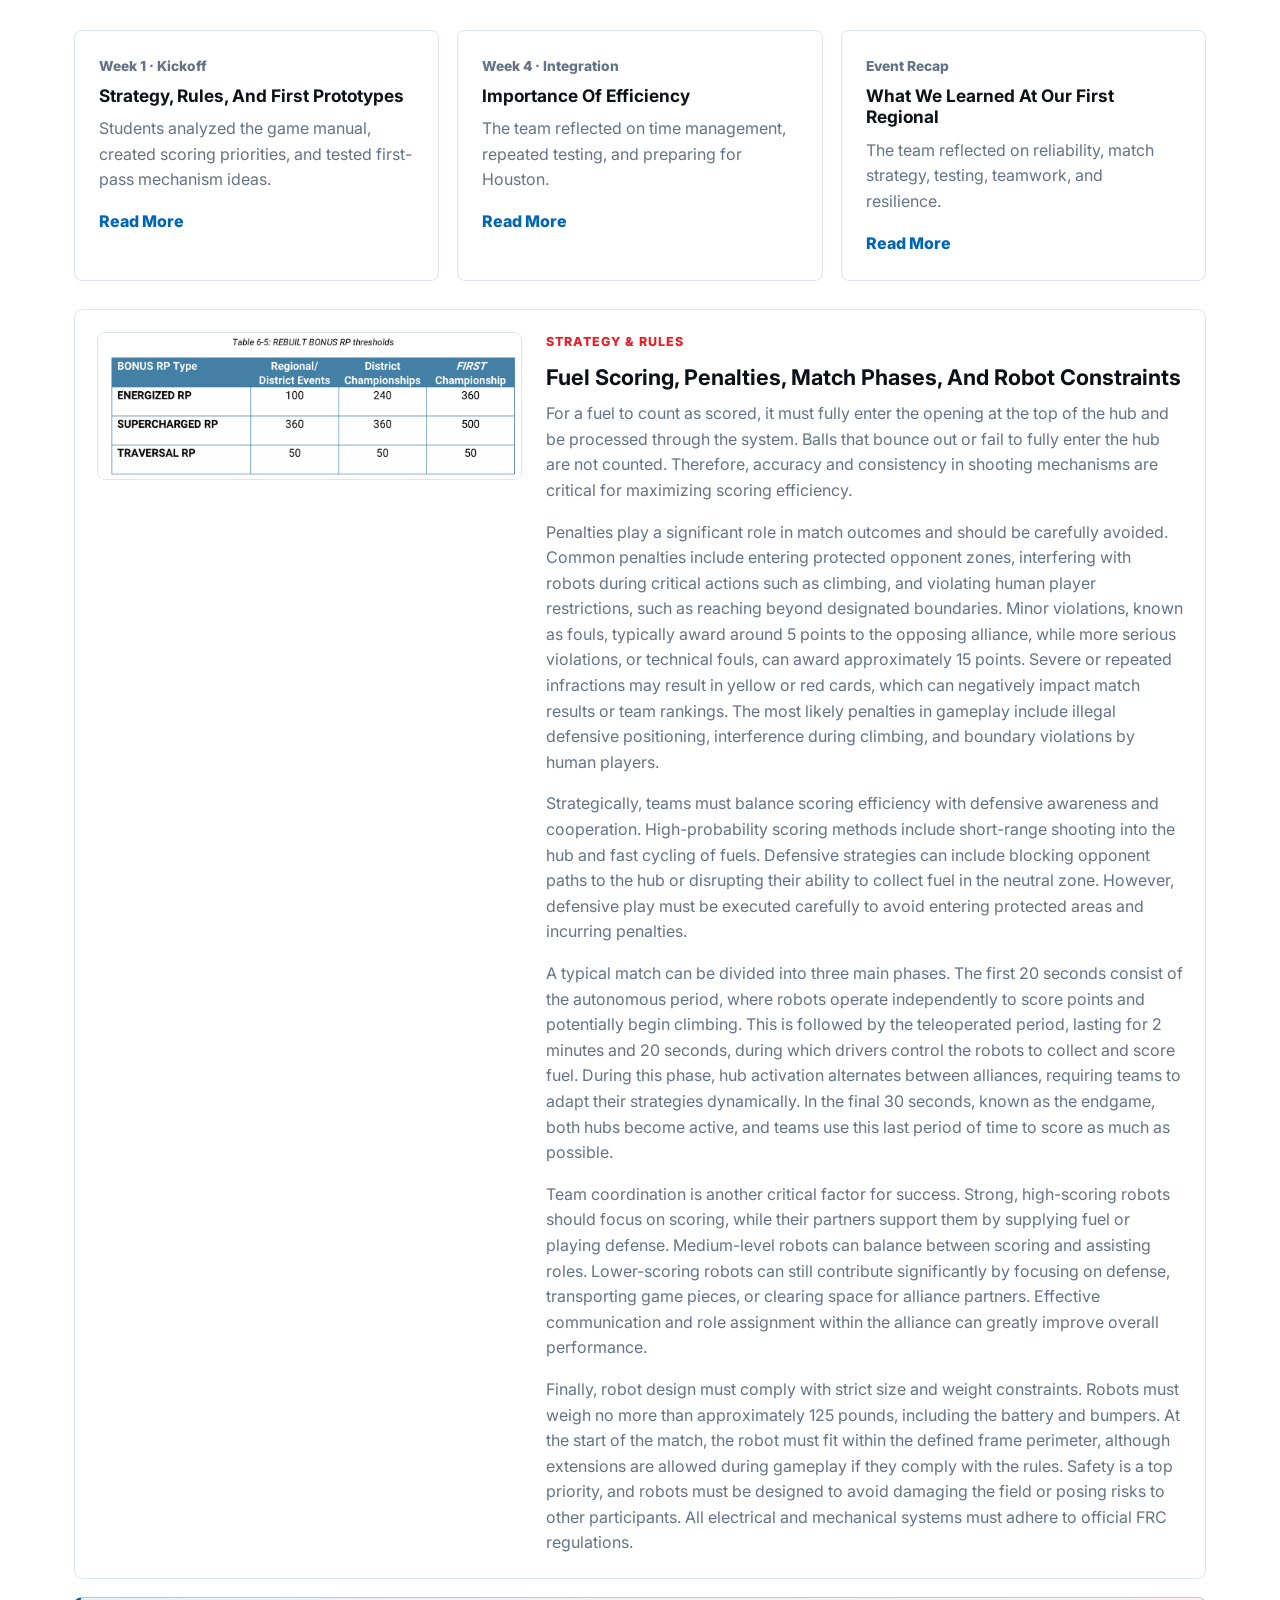
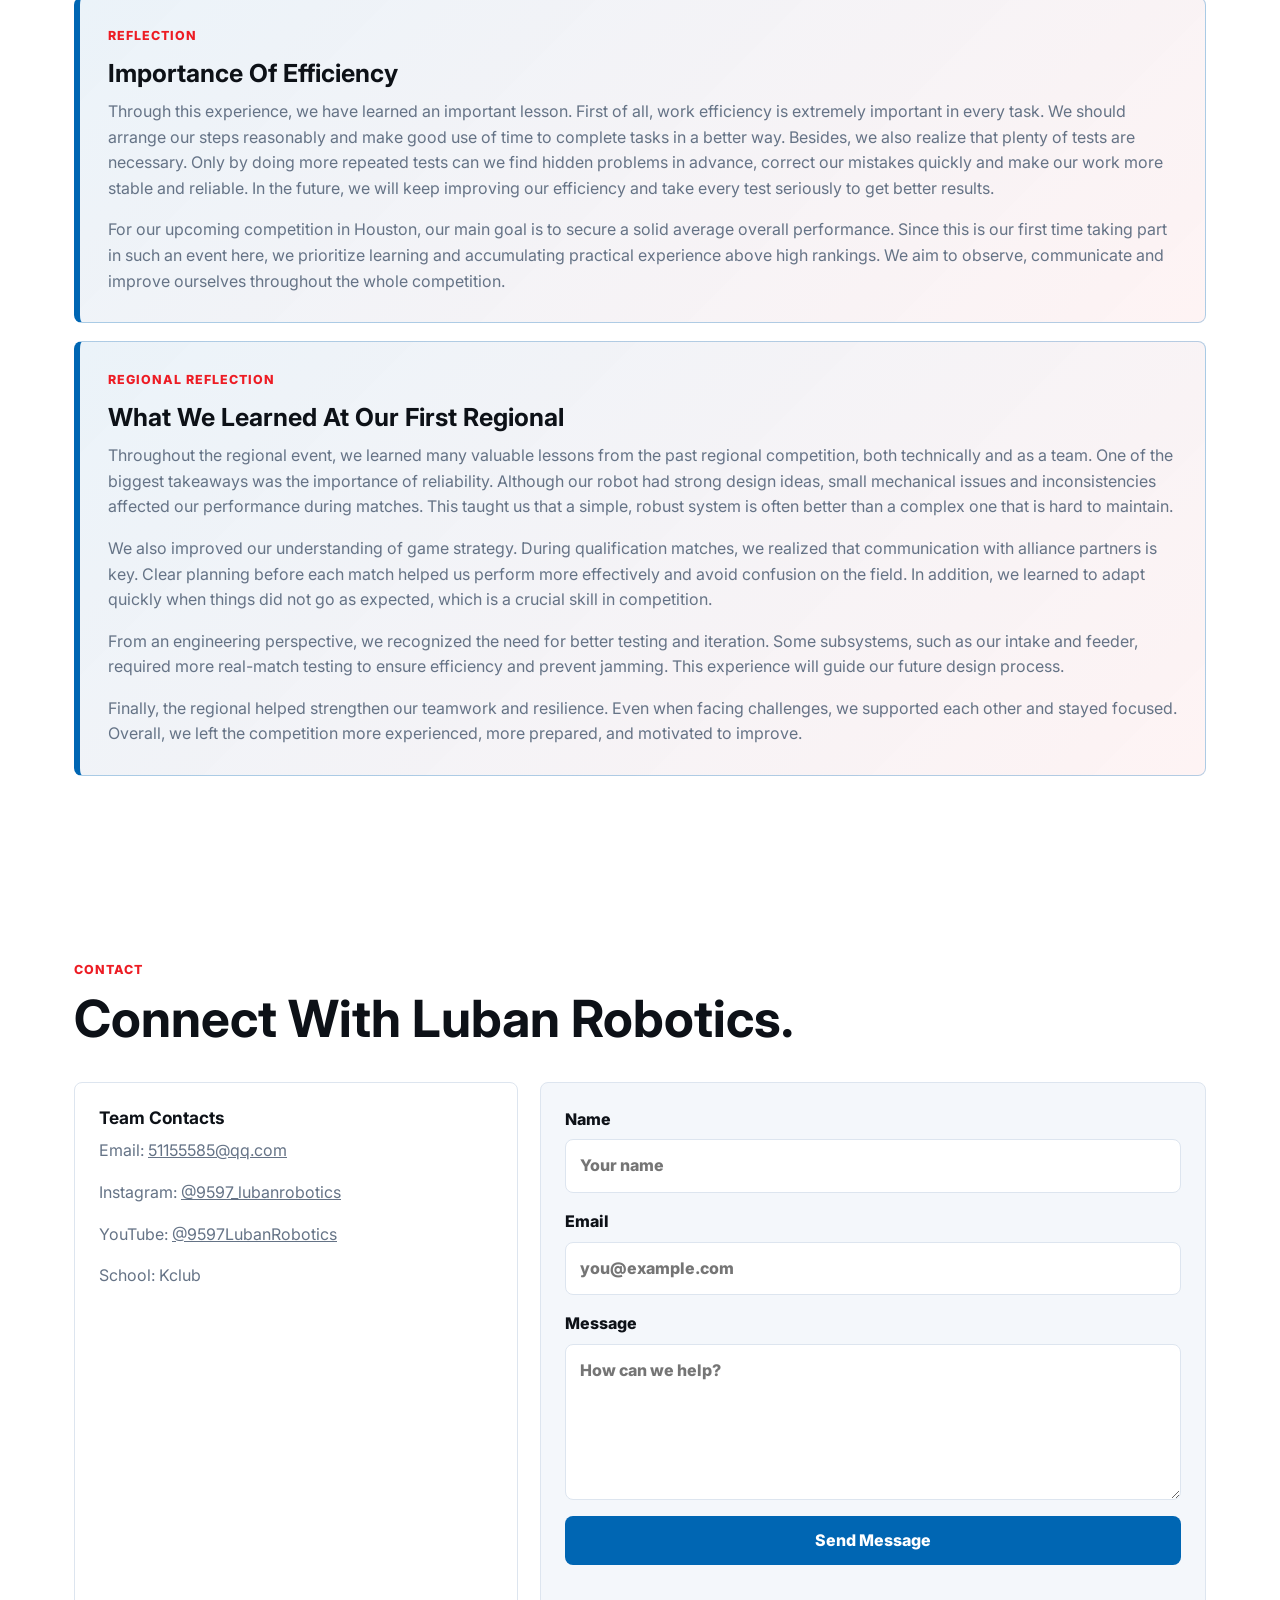
==== commit 76df7f58: "Update working hours highlight" ====
--- a/index.html
+++ b/index.html
@@ -77,7 +77,7 @@
             <span>Driven By Curiosity And Practice</span>
           </article>
           <article>
-            <strong>1,200+ Hours</strong>
+            <strong>2,000+ Working Hours</strong>
             <span>Student Build And Competition Time</span>
           </article>
           <article>
--- a/styles.css
+++ b/styles.css
@@ -695,7 +695,7 @@
 .technical-detail-list {
   display: grid;
   gap: 8px;
-  margin: 0;
+  margin: 10px 0 0;
   padding-left: 18px;
   color: var(--muted);
 }
@@ -1693,6 +1693,10 @@
 .notebook-reflection-grid p {
   margin-bottom: 0;
   color: var(--muted);
+}
+
+.notebook-entry p + p {
+  margin-top: 10px;
 }
 
 .notebook-rule-grid,
